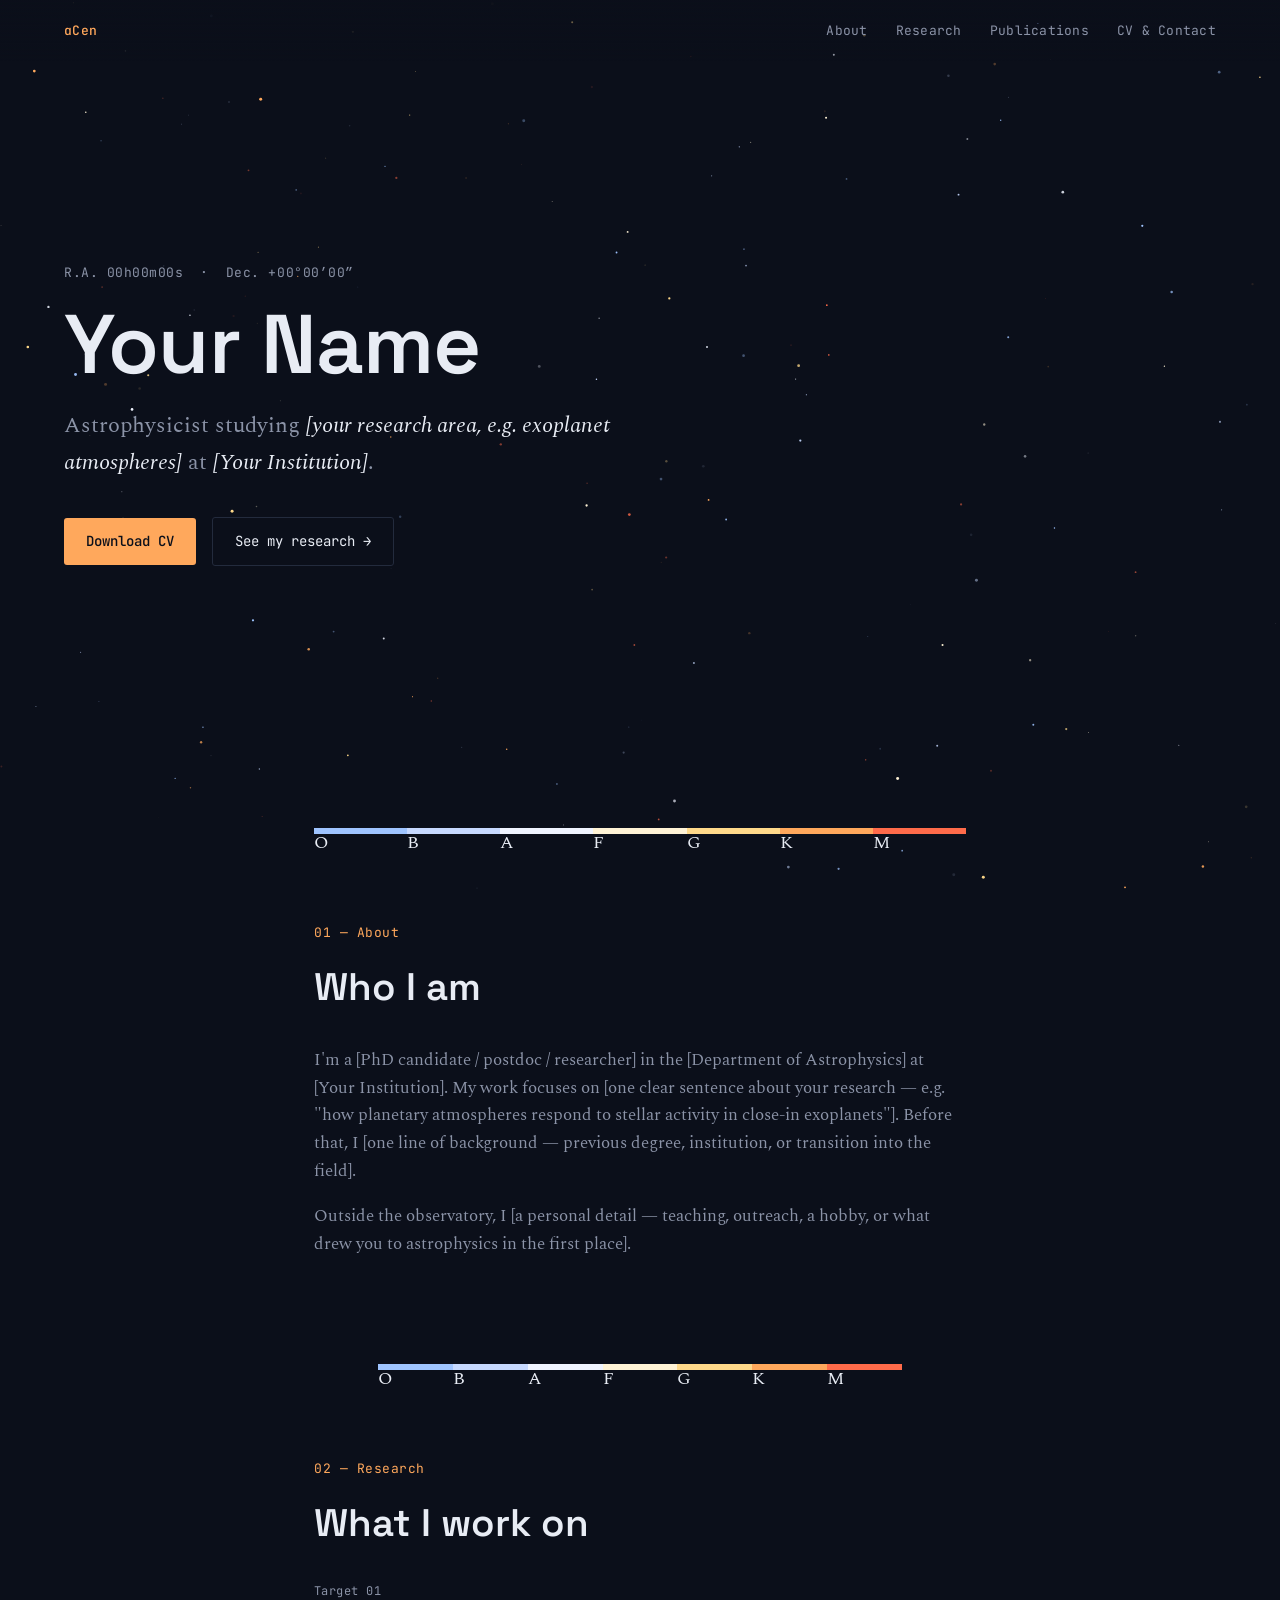
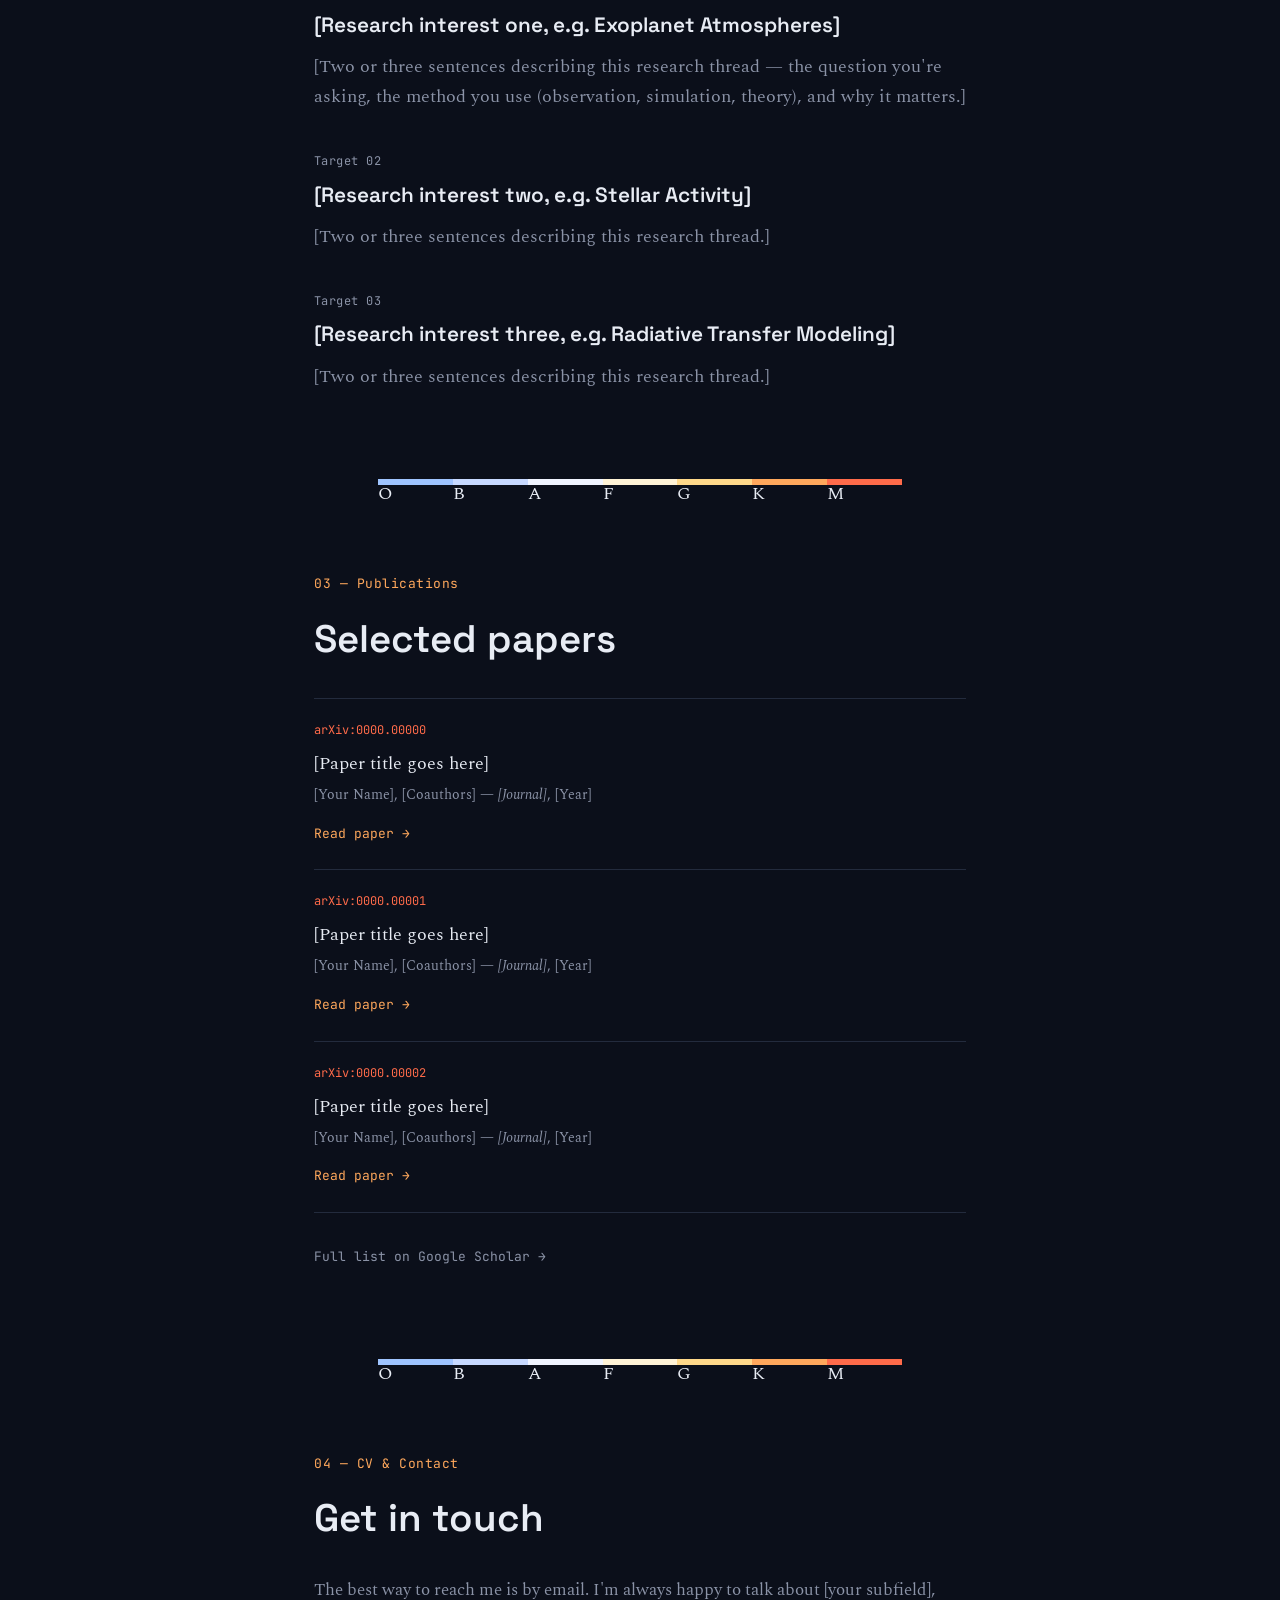
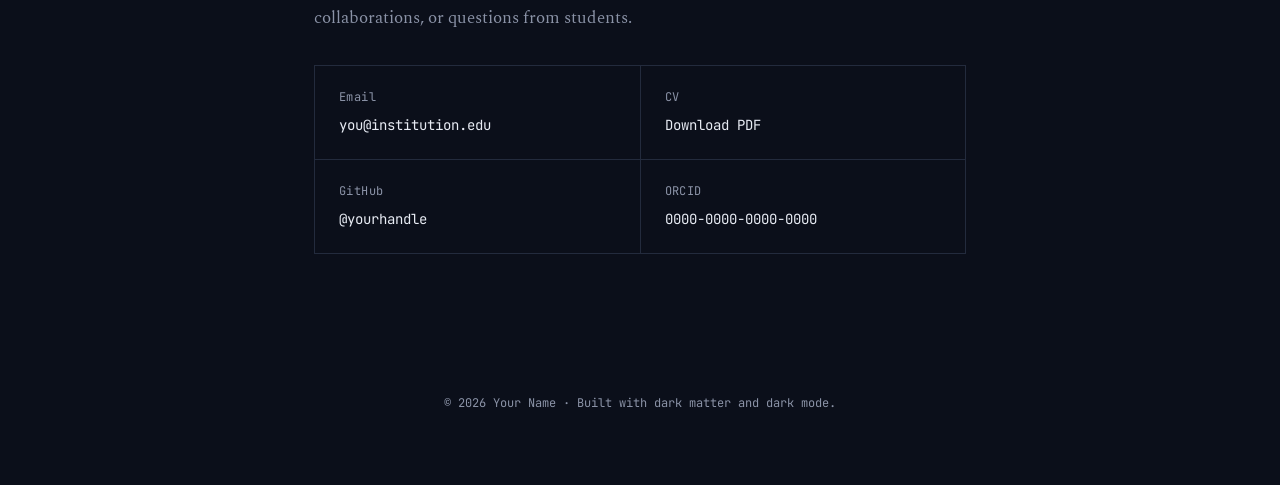
==== index.html @ 1cb332d7 "initial site" ====
<!DOCTYPE html>
<html lang="en">
<head>
<meta charset="UTF-8">
<meta name="viewport" content="width=device-width, initial-scale=1.0">
<title>Your Name — Astrophysics Researcher</title>
<meta name="description" content="Astrophysics researcher — research, publications, and CV.">
<link rel="preconnect" href="https://fonts.googleapis.com">
<link rel="preconnect" href="https://fonts.gstatic.com" crossorigin>
<link href="https://fonts.googleapis.com/css2?family=Space+Grotesk:wght@400;500;600;700&family=Spectral:ital,wght@0,400;0,500;1,400&family=JetBrains+Mono:wght@400;500&display=swap" rel="stylesheet">
<link rel="stylesheet" href="style.css">
</head>
<body>

<canvas id="starfield"></canvas>

<nav id="nav">
  <span class="nav-mark">αCen</span>
  <div class="nav-links">
    <a href="#about">About</a>
    <a href="#research">Research</a>
    <a href="#publications">Publications</a>
    <a href="#contact">CV &amp; Contact</a>
  </div>
</nav>

<!-- Spectral classification bar: reused as a divider throughout the site.
     Real stellar classes O–M, coloured by approximate blackbody temperature. -->
<template id="spectral-bar-template">
  <div class="spectral-bar" aria-hidden="true">
    <span class="sb-seg sb-O" data-k="30000 K">O</span>
    <span class="sb-seg sb-B" data-k="15000 K">B</span>
    <span class="sb-seg sb-A" data-k="9000 K">A</span>
    <span class="sb-seg sb-F" data-k="7000 K">F</span>
    <span class="sb-seg sb-G" data-k="5700 K">G</span>
    <span class="sb-seg sb-K" data-k="4200 K">K</span>
    <span class="sb-seg sb-M" data-k="3000 K">M</span>
  </div>
</template>

<header class="hero" id="hero">
  <p class="eyebrow">R.A. 00h00m00s &nbsp;·&nbsp; Dec. +00°00′00″</p>
  <h1>Your Name</h1>
  <p class="tagline">Astrophysicist studying <span class="hl">[your research area, e.g. exoplanet atmospheres]</span> at <span class="hl">[Your Institution]</span>.</p>
  <div class="hero-links">
    <a class="btn btn-primary" href="assets/cv.pdf" target="_blank" rel="noopener">Download CV</a>
    <a class="btn btn-ghost" href="#research">See my research →</a>
  </div>
</header>

<div class="bar-slot"></div>

<main>

  <section id="about">
    <p class="section-eyebrow">01 — About</p>
    <h2>Who I am</h2>
    <p class="lede">
      I'm a [PhD candidate / postdoc / researcher] in the [Department of Astrophysics] at
      [Your Institution]. My work focuses on [one clear sentence about your research —
      e.g. "how planetary atmospheres respond to stellar activity in close-in exoplanets"].
      Before that, I [one line of background — previous degree, institution, or transition into the field].
    </p>
    <p class="lede">
      Outside the observatory, I [a personal detail — teaching, outreach, a hobby, or what
      drew you to astrophysics in the first place].
    </p>
  </section>

  <div class="bar-slot"></div>

  <section id="research">
    <p class="section-eyebrow">02 — Research</p>
    <h2>What I work on</h2>
    <div class="targets">
      <article class="target">
        <p class="target-coord">Target 01</p>
        <h3>[Research interest one, e.g. Exoplanet Atmospheres]</h3>
        <p>[Two or three sentences describing this research thread — the question you're
        asking, the method you use (observation, simulation, theory), and why it matters.]</p>
      </article>
      <article class="target">
        <p class="target-coord">Target 02</p>
        <h3>[Research interest two, e.g. Stellar Activity]</h3>
        <p>[Two or three sentences describing this research thread.]</p>
      </article>
      <article class="target">
        <p class="target-coord">Target 03</p>
        <h3>[Research interest three, e.g. Radiative Transfer Modeling]</h3>
        <p>[Two or three sentences describing this research thread.]</p>
      </article>
    </div>
  </section>

  <div class="bar-slot"></div>

  <section id="publications">
    <p class="section-eyebrow">03 — Publications</p>
    <h2>Selected papers</h2>
    <ul class="pub-list">
      <li class="pub">
        <p class="pub-id">arXiv:0000.00000</p>
        <p class="pub-title">[Paper title goes here]</p>
        <p class="pub-meta">[Your Name], [Coauthors] — <em>[Journal]</em>, [Year]</p>
        <a class="pub-link" href="#" target="_blank" rel="noopener">Read paper →</a>
      </li>
      <li class="pub">
        <p class="pub-id">arXiv:0000.00001</p>
        <p class="pub-title">[Paper title goes here]</p>
        <p class="pub-meta">[Your Name], [Coauthors] — <em>[Journal]</em>, [Year]</p>
        <a class="pub-link" href="#" target="_blank" rel="noopener">Read paper →</a>
      </li>
      <li class="pub">
        <p class="pub-id">arXiv:0000.00002</p>
        <p class="pub-title">[Paper title goes here]</p>
        <p class="pub-meta">[Your Name], [Coauthors] — <em>[Journal]</em>, [Year]</p>
        <a class="pub-link" href="#" target="_blank" rel="noopener">Read paper →</a>
      </li>
    </ul>
    <a class="all-pubs" href="https://scholar.google.com" target="_blank" rel="noopener">Full list on Google Scholar →</a>
  </section>

  <div class="bar-slot"></div>

  <section id="contact">
    <p class="section-eyebrow">04 — CV &amp; Contact</p>
    <h2>Get in touch</h2>
    <p class="lede">
      The best way to reach me is by email. I'm always happy to talk about
      [your subfield], collaborations, or questions from students.
    </p>
    <div class="contact-grid">
      <a class="contact-item" href="mailto:you@institution.edu">
        <span class="contact-label">Email</span>
        <span class="contact-value">you@institution.edu</span>
      </a>
      <a class="contact-item" href="assets/cv.pdf" target="_blank" rel="noopener">
        <span class="contact-label">CV</span>
        <span class="contact-value">Download PDF</span>
      </a>
      <a class="contact-item" href="https://github.com/yourhandle" target="_blank" rel="noopener">
        <span class="contact-label">GitHub</span>
        <span class="contact-value">@yourhandle</span>
      </a>
      <a class="contact-item" href="https://orcid.org/0000-0000-0000-0000" target="_blank" rel="noopener">
        <span class="contact-label">ORCID</span>
        <span class="contact-value">0000-0000-0000-0000</span>
      </a>
    </div>
  </section>

</main>

<footer>
  <p>© <span id="year"></span> Your Name · Built with dark matter and dark mode.</p>
</footer>

<script src="script.js"></script>
</body>
</html>
---- style.css ----
/* ============================================
   Design tokens
   ============================================ */
:root {
  --bg: #0B0F1A;
  --bg-raised: #131A29;
  --ink: #E8ECF4;
  --ink-dim: #8B93A7;
  --line: #232B3D;

  /* stellar-classification colours, approximate blackbody hues */
  --c-O: #9FC4FF;
  --c-B: #C7D9FF;
  --c-A: #F0F4FF;
  --c-F: #FFF3D6;
  --c-G: #FFD98A;
  --c-K: #FFA85C;
  --c-M: #FF6B4A;

  --accent: var(--c-K);
  --accent-warm: var(--c-M);

  --font-display: 'Space Grotesk', sans-serif;
  --font-body: 'Spectral', serif;
  --font-mono: 'JetBrains Mono', monospace;

  --max-w: 780px;
}

* { box-sizing: border-box; }

@media (prefers-reduced-motion: reduce) {
  * { animation: none !important; transition: none !important; }
}

html { scroll-behavior: smooth; }

body {
  margin: 0;
  background: var(--bg);
  color: var(--ink);
  font-family: var(--font-body);
  font-size: 18px;
  line-height: 1.65;
}

#starfield {
  position: fixed;
  inset: 0;
  z-index: 0;
  width: 100%;
  height: 100%;
  pointer-events: none;
}

/* ============================================
   Nav
   ============================================ */
nav#nav {
  position: fixed;
  top: 0;
  left: 0;
  right: 0;
  z-index: 10;
  display: flex;
  align-items: center;
  justify-content: space-between;
  padding: 20px clamp(20px, 6vw, 64px);
  font-family: var(--font-mono);
  font-size: 13px;
  letter-spacing: 0.02em;
  background: linear-gradient(to bottom, rgba(11,15,26,0.9), transparent);
  transition: background 0.3s ease;
}

nav#nav.solid {
  background: rgba(11, 15, 26, 0.92);
  backdrop-filter: blur(8px);
  border-bottom: 1px solid var(--line);
}

.nav-mark {
  color: var(--accent);
  font-weight: 500;
}

.nav-links { display: flex; gap: clamp(14px, 3vw, 28px); }

.nav-links a {
  color: var(--ink-dim);
  text-decoration: none;
  transition: color 0.2s ease;
}
.nav-links a:hover,
.nav-links a:focus-visible { color: var(--ink); }

/* ============================================
   Hero
   ============================================ */
.hero {
  position: relative;
  z-index: 1;
  min-height: 92vh;
  display: flex;
  flex-direction: column;
  justify-content: center;
  padding: 0 clamp(20px, 6vw, 64px);
  max-width: 980px;
}

.eyebrow {
  font-family: var(--font-mono);
  font-size: 13px;
  color: var(--ink-dim);
  letter-spacing: 0.04em;
  margin: 0 0 18px;
}

.hero h1 {
  font-family: var(--font-display);
  font-size: clamp(2.8rem, 8vw, 5.2rem);
  font-weight: 600;
  line-height: 1.02;
  margin: 0 0 20px;
  letter-spacing: -0.01em;
}

.tagline {
  font-size: clamp(1.1rem, 2.2vw, 1.4rem);
  color: var(--ink-dim);
  max-width: 640px;
  margin: 0 0 36px;
}

.tagline .hl { color: var(--ink); font-style: italic; }

.hero-links { display: flex; flex-wrap: wrap; gap: 16px; align-items: center; }

.btn {
  font-family: var(--font-mono);
  font-size: 14px;
  text-decoration: none;
  padding: 12px 22px;
  border-radius: 3px;
  transition: transform 0.2s ease, opacity 0.2s ease;
}
.btn:hover { transform: translateY(-1px); }

.btn-primary {
  background: var(--accent);
  color: #0B0F1A;
  font-weight: 500;
}
.btn-primary:hover { opacity: 0.9; }

.btn-ghost {
  color: var(--ink);
  border: 1px solid var(--line);
}
.btn-ghost:hover { border-color: var(--ink-dim); }

/* ============================================
   Spectral bar divider — the site's signature element
   ============================================ */
.spectral-bar {
  display: flex;
  width: 100%;
  height: 6px;
}
.sb-seg { flex: 1; position: relative; }
.sb-O { background: var(--c-O); }
.sb-B { background: var(--c-B); }
.sb-A { background: var(--c-A); }
.sb-F { background: var(--c-F); }
.sb-G { background: var(--c-G); }
.sb-K { background: var(--c-K); }
.sb-M { background: var(--c-M); }

.bar-slot {
  position: relative;
  z-index: 1;
  max-width: var(--max-w);
  margin: 0 auto;
  padding: 0 clamp(20px, 6vw, 64px);
}

/* ============================================
   Main sections
   ============================================ */
main {
  position: relative;
  z-index: 1;
  max-width: var(--max-w);
  margin: 0 auto;
  padding: 0 clamp(20px, 6vw, 64px);
}

section { padding: 88px 0; }

.section-eyebrow {
  font-family: var(--font-mono);
  font-size: 13px;
  color: var(--accent);
  letter-spacing: 0.04em;
  margin: 0 0 12px;
}

section h2 {
  font-family: var(--font-display);
  font-size: clamp(1.8rem, 4vw, 2.4rem);
  font-weight: 600;
  margin: 0 0 28px;
}

.lede {
  color: var(--ink-dim);
  font-size: 1.05rem;
  max-width: 640px;
}
.lede + .lede { margin-top: 18px; }

/* Research targets */
.targets { display: flex; flex-direction: column; gap: 40px; }

.target-coord {
  font-family: var(--font-mono);
  font-size: 12px;
  color: var(--ink-dim);
  margin: 0 0 6px;
  letter-spacing: 0.04em;
}

.target h3 {
  font-family: var(--font-display);
  font-size: 1.3rem;
  font-weight: 600;
  margin: 0 0 10px;
  color: var(--ink);
}

.target p:last-child { color: var(--ink-dim); margin: 0; }

/* Publications */
.pub-list { list-style: none; margin: 0 0 28px; padding: 0; }

.pub {
  padding: 22px 0;
  border-top: 1px solid var(--line);
}
.pub:last-child { border-bottom: 1px solid var(--line); }

.pub-id {
  font-family: var(--font-mono);
  font-size: 12px;
  color: var(--accent-warm);
  margin: 0 0 8px;
}

.pub-title {
  font-size: 1.1rem;
  margin: 0 0 6px;
  color: var(--ink);
}

.pub-meta {
  font-size: 0.9rem;
  color: var(--ink-dim);
  margin: 0 0 10px;
}

.pub-link {
  font-family: var(--font-mono);
  font-size: 13px;
  color: var(--accent);
  text-decoration: none;
}
.pub-link:hover { text-decoration: underline; }

.all-pubs {
  font-family: var(--font-mono);
  font-size: 13px;
  color: var(--ink-dim);
  text-decoration: none;
}
.all-pubs:hover { color: var(--ink); }

/* Contact */
.contact-grid {
  display: grid;
  grid-template-columns: 1fr 1fr;
  gap: 1px;
  background: var(--line);
  border: 1px solid var(--line);
  margin-top: 32px;
}

.contact-item {
  background: var(--bg);
  padding: 22px 24px;
  text-decoration: none;
  display: flex;
  flex-direction: column;
  gap: 6px;
  transition: background 0.2s ease;
}
.contact-item:hover,
.contact-item:focus-visible { background: var(--bg-raised); }

.contact-label {
  font-family: var(--font-mono);
  font-size: 12px;
  color: var(--ink-dim);
  letter-spacing: 0.04em;
}

.contact-value {
  font-family: var(--font-mono);
  font-size: 14px;
  color: var(--ink);
}

/* Footer */
footer {
  position: relative;
  z-index: 1;
  text-align: center;
  padding: 40px 20px 60px;
  font-family: var(--font-mono);
  font-size: 12px;
  color: var(--ink-dim);
}

/* ============================================
   Responsive
   ============================================ */
@media (max-width: 560px) {
  .contact-grid { grid-template-columns: 1fr; }
  section { padding: 64px 0; }
  nav#nav { font-size: 12px; }
}

/* Focus visibility */
a:focus-visible, button:focus-visible {
  outline: 2px solid var(--accent);
  outline-offset: 2px;
}
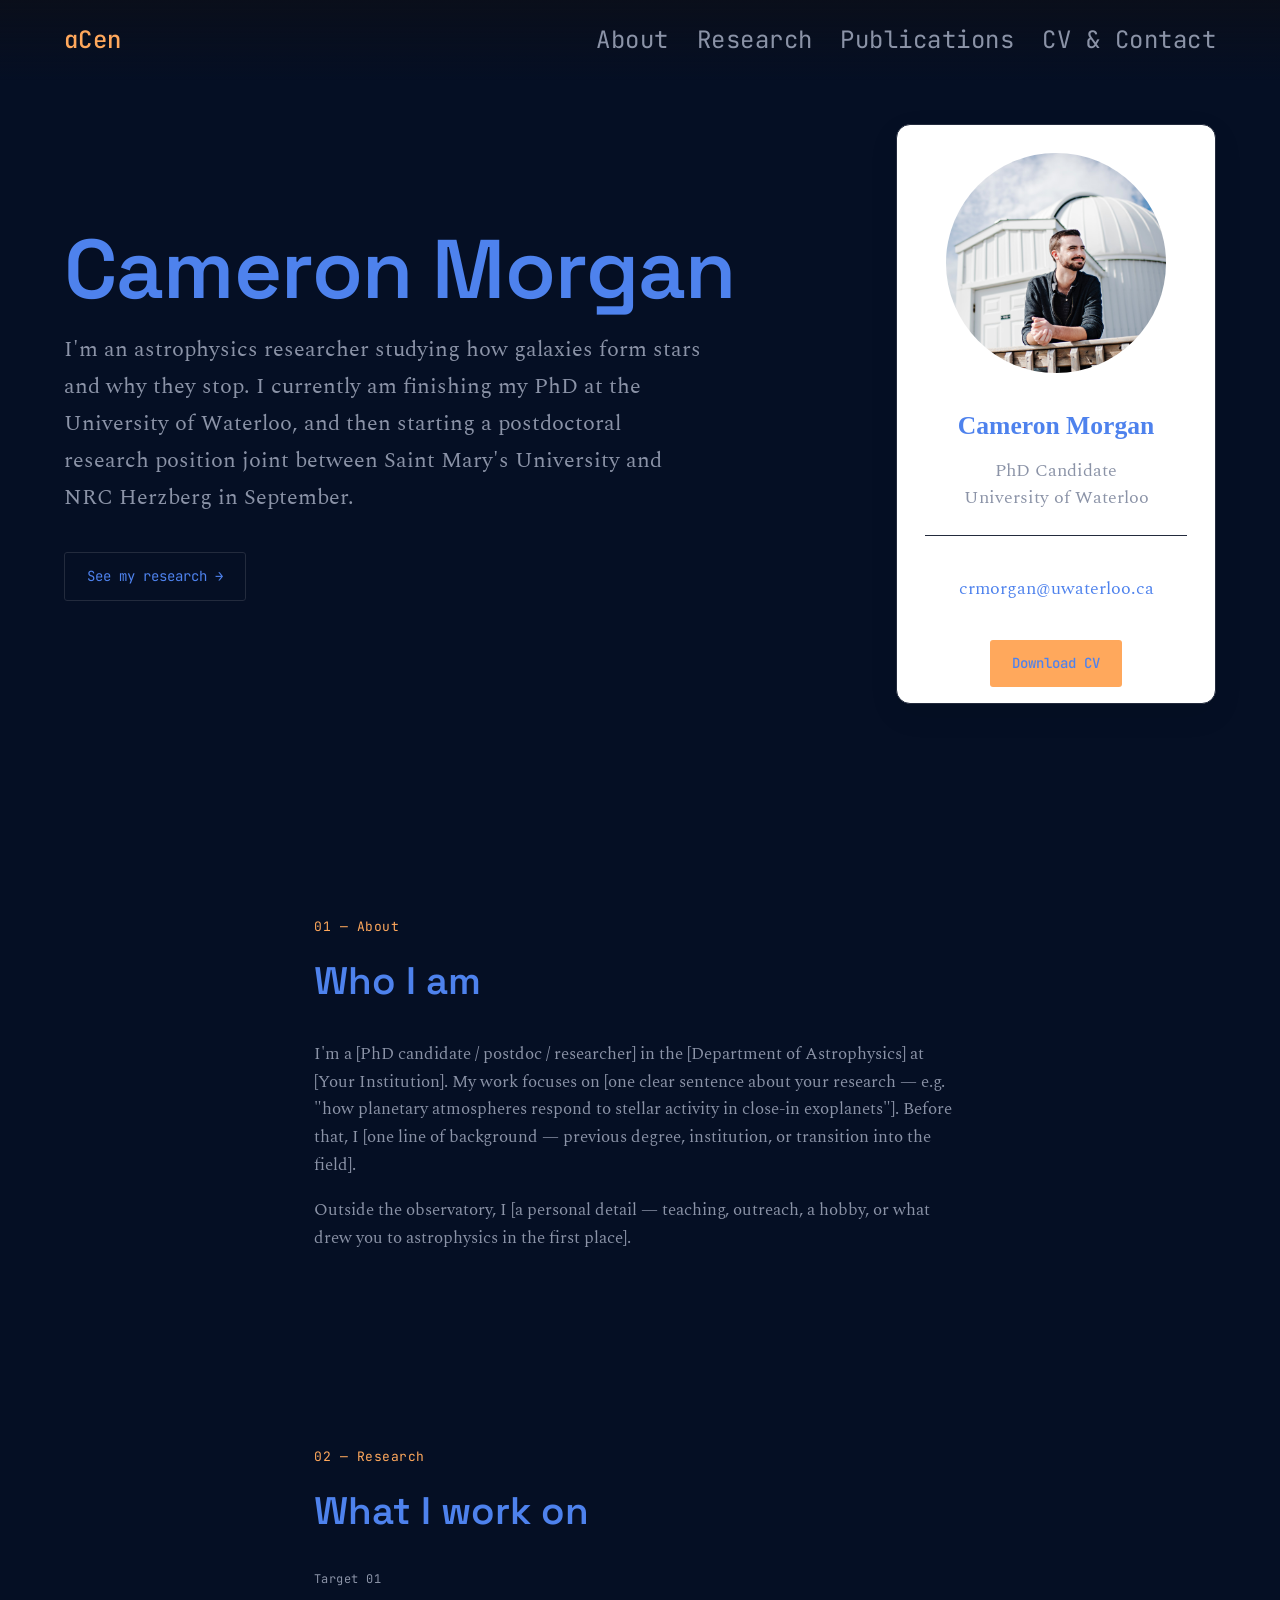
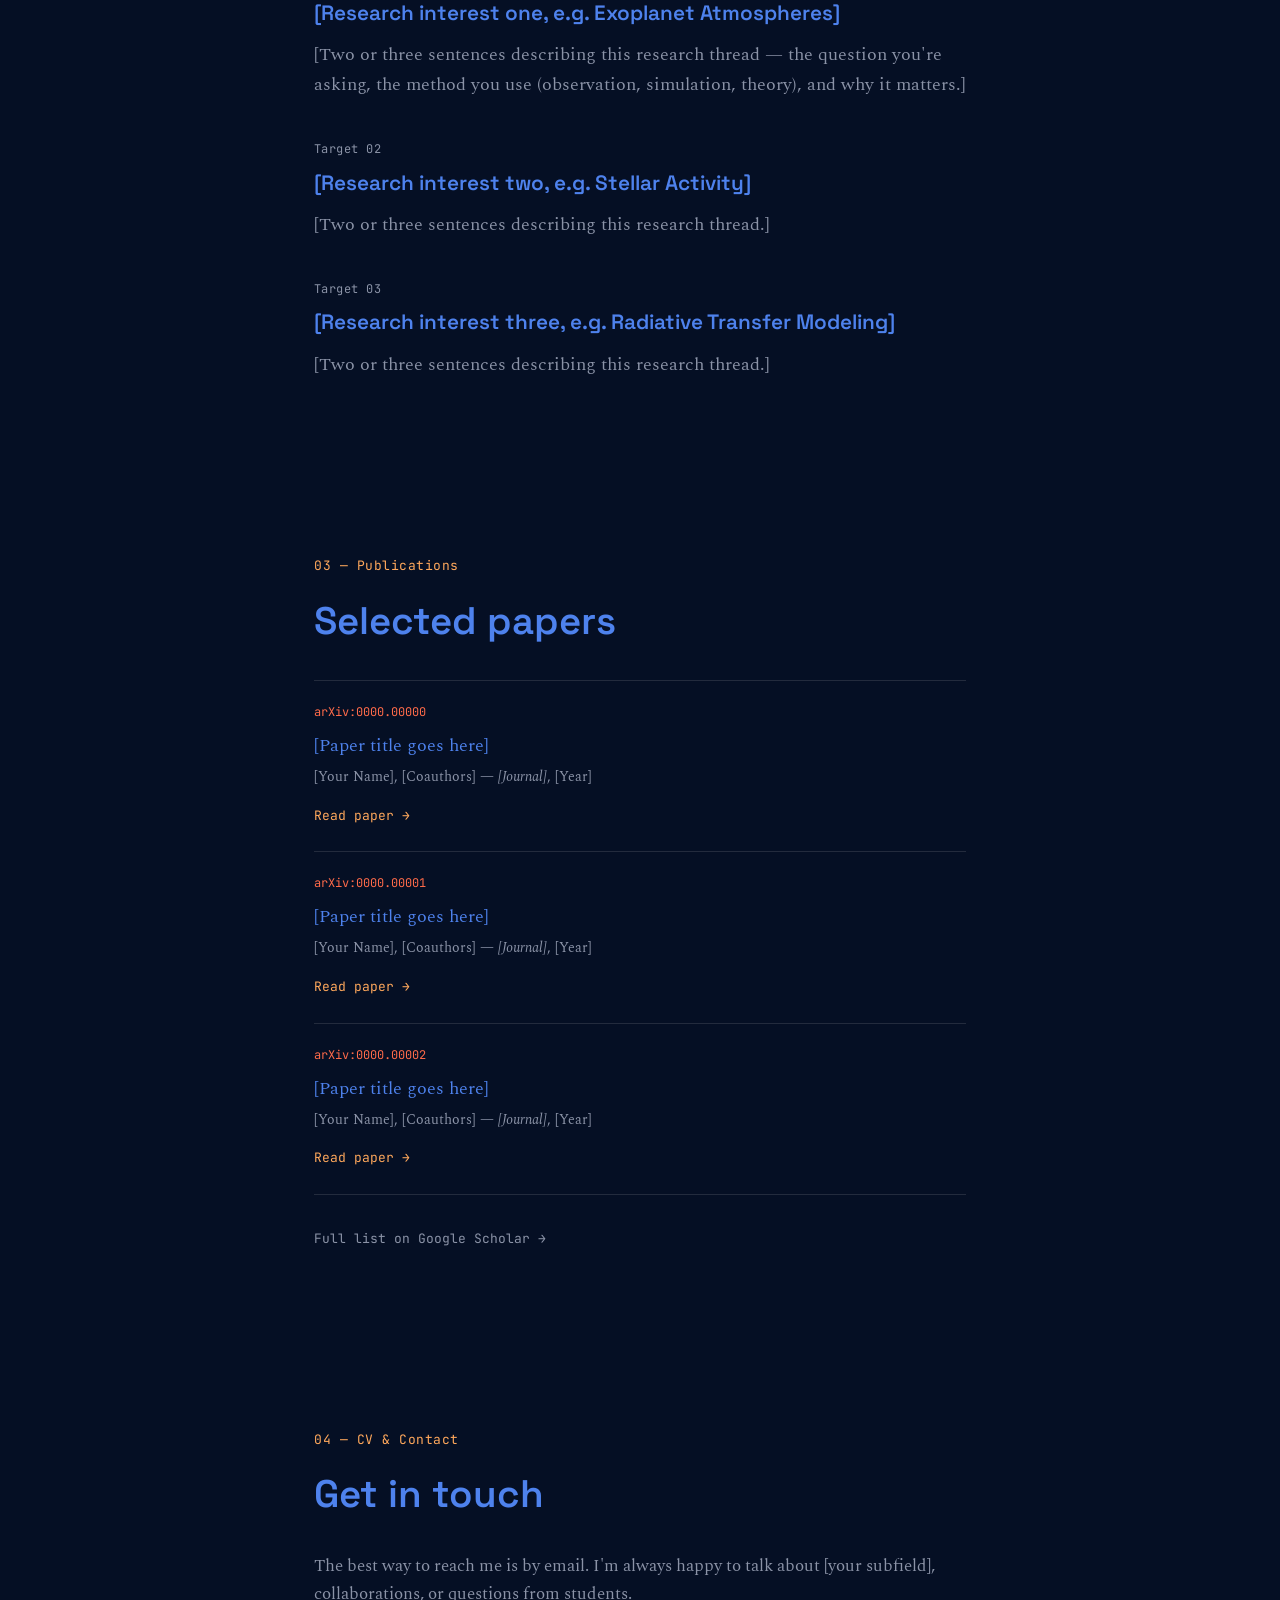
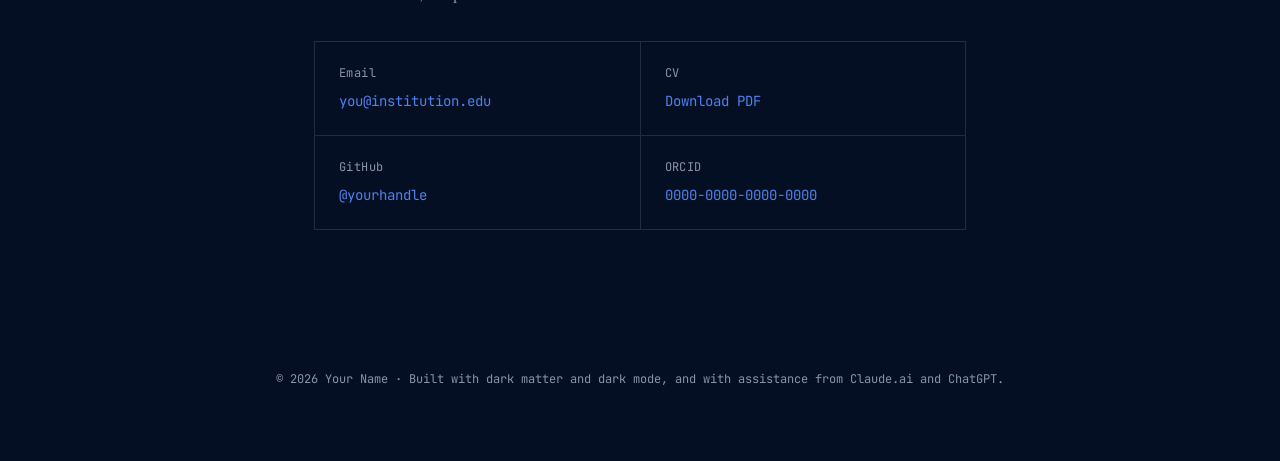
==== commit 5e8b5190: "changes to template" ====
--- a/index.html
+++ b/index.html
@@ -24,28 +24,51 @@
   </div>
 </nav>
 
-<!-- Spectral classification bar: reused as a divider throughout the site.
-     Real stellar classes O–M, coloured by approximate blackbody temperature. -->
-<template id="spectral-bar-template">
-  <div class="spectral-bar" aria-hidden="true">
-    <span class="sb-seg sb-O" data-k="30000 K">O</span>
-    <span class="sb-seg sb-B" data-k="15000 K">B</span>
-    <span class="sb-seg sb-A" data-k="9000 K">A</span>
-    <span class="sb-seg sb-F" data-k="7000 K">F</span>
-    <span class="sb-seg sb-G" data-k="5700 K">G</span>
-    <span class="sb-seg sb-K" data-k="4200 K">K</span>
-    <span class="sb-seg sb-M" data-k="3000 K">M</span>
+<header class="hero" id="hero">
+
+  <div class="hero-content">
+    <h1>Cameron Morgan</h1>
+
+    <p class="tagline">
+      I'm an astrophysics researcher studying how galaxies form stars and why they stop.
+      I currently am finishing my PhD at the University of Waterloo, and then starting
+      a postdoctoral research position joint between Saint Mary's University and
+      NRC Herzberg in September.
+    </p>
+
+    <div class="hero-links">
+        <a class="btn btn-ghost" href="#research">
+        See my research →
+      </a>
+    </div>
   </div>
-</template>
 
-<header class="hero" id="hero">
-  <p class="eyebrow">R.A. 00h00m00s &nbsp;·&nbsp; Dec. +00°00′00″</p>
-  <h1>Your Name</h1>
-  <p class="tagline">Astrophysicist studying <span class="hl">[your research area, e.g. exoplanet atmospheres]</span> at <span class="hl">[Your Institution]</span>.</p>
-  <div class="hero-links">
-    <a class="btn btn-primary" href="assets/cv.pdf" target="_blank" rel="noopener">Download CV</a>
-    <a class="btn btn-ghost" href="#research">See my research →</a>
+  <aside class="profile-card">
+    <img src="me.jpg" alt="Portrait of Cameron Morgan">
+
+    <h2>Cameron Morgan</h2>
+
+    <p class="profile-title">
+      PhD Candidate<br>
+      University of Waterloo
+    </p>
+
+    <div class="profile-contact">
+      <p>
+        <a href="mailto:crmorgan@uwaterloo.ca">
+          crmorgan@uwaterloo.ca
+        </a>
+      </p>
+
+      <a class="btn btn-primary"
+         href="assets/cv.pdf"
+         target="_blank"
+         rel="noopener">
+        Download CV
+      </a>
   </div>
+  </aside>
+
 </header>
 
 <div class="bar-slot"></div>
@@ -152,7 +175,7 @@
 </main>
 
 <footer>
-  <p>© <span id="year"></span> Your Name · Built with dark matter and dark mode.</p>
+  <p>© <span id="year"></span> Your Name · Built with dark matter and dark mode, and with assistance from Claude.ai and ChatGPT.</p>
 </footer>
 
 <script src="script.js"></script>
--- a/style.css
+++ b/style.css
@@ -2,9 +2,9 @@
    Design tokens
    ============================================ */
 :root {
-  --bg: #0B0F1A;
+  --bg: #050f24;
   --bg-raised: #131A29;
-  --ink: #E8ECF4;
+  --ink: #4e82ed;
   --ink-dim: #8B93A7;
   --line: #232B3D;
 
@@ -67,7 +67,7 @@
   justify-content: space-between;
   padding: 20px clamp(20px, 6vw, 64px);
   font-family: var(--font-mono);
-  font-size: 13px;
+  font-size: 24px;
   letter-spacing: 0.02em;
   background: linear-gradient(to bottom, rgba(11,15,26,0.9), transparent);
   transition: background 0.3s ease;
@@ -101,12 +101,79 @@
   position: relative;
   z-index: 1;
   min-height: 92vh;
+
+  display: flex;
+  align-items: center;
+  justify-content: space-between;
+  gap: 80px;
+
+  padding: 0 clamp(20px, 6vw, 64px);
+
+  max-width: 1300px;
+  margin: 0 auto;
+}
+
+.hero-content {
+  flex: 1;
+  max-width: 720px;
+}
+
+.profile-card {
+  width: 320px;
+  height: 580px;
+  background: white;
+  border: 1px solid var(--line);
+  border-radius: 14px;
+  padding: 28px;
+
+  text-align: center;
+
+  box-shadow: 0 10px 30px rgba(0,0,0,0.08);
+}
+
+.profile-card img {
+  width: 220px;
+  height: 220px;
+  object-fit: cover;
+
+  border-radius: 50%;
+  margin-bottom: 22px;
+}
+
+.profile-card h2 {
+  margin: 0;
+  font-size: 1.6rem;
+}
+
+.profile-title {
+  color: var(--ink-dim);
+  margin: 10px 0 24px;
+  line-height: 1.5;
+}
+
+.profile-contact {
+  margin-top: 24px;
+  padding-top: 20px;
+  border-top: 1px solid var(--line);
+
   display: flex;
   flex-direction: column;
-  justify-content: center;
-  padding: 0 clamp(20px, 6vw, 64px);
-  max-width: 980px;
-}
+  gap: 18px;
+}
+
+.profile-contact a {
+  color: var(--ink);
+  text-decoration: none;
+}
+
+.profile-contact a:hover {
+  text-decoration: underline;
+}
+
+.profile-contact .btn {
+  align-self: center;
+}
+
 
 .eyebrow {
   font-family: var(--font-mono);
@@ -159,30 +226,7 @@
 }
 .btn-ghost:hover { border-color: var(--ink-dim); }
 
-/* ============================================
-   Spectral bar divider — the site's signature element
-   ============================================ */
-.spectral-bar {
-  display: flex;
-  width: 100%;
-  height: 6px;
-}
-.sb-seg { flex: 1; position: relative; }
-.sb-O { background: var(--c-O); }
-.sb-B { background: var(--c-B); }
-.sb-A { background: var(--c-A); }
-.sb-F { background: var(--c-F); }
-.sb-G { background: var(--c-G); }
-.sb-K { background: var(--c-K); }
-.sb-M { background: var(--c-M); }
-
-.bar-slot {
-  position: relative;
-  z-index: 1;
-  max-width: var(--max-w);
-  margin: 0 auto;
-  padding: 0 clamp(20px, 6vw, 64px);
-}
+
 
 /* ============================================
    Main sections
@@ -344,3 +388,27 @@
   outline: 2px solid var(--accent);
   outline-offset: 2px;
 }
+
+@media (max-width: 900px) {
+  .hero {
+    flex-direction: column;
+    text-align: center;
+    gap: 50px;
+    margin: 0 auto;
+    padding-top: 80px;
+    padding-bottom: 80px;
+  }
+
+  .hero-content {
+    max-width: 100%;
+  }
+
+  .profile-card {
+    width: min(360px, 100%);
+  }
+
+  .profile-info {
+    text-align: center;
+  }
+}
+
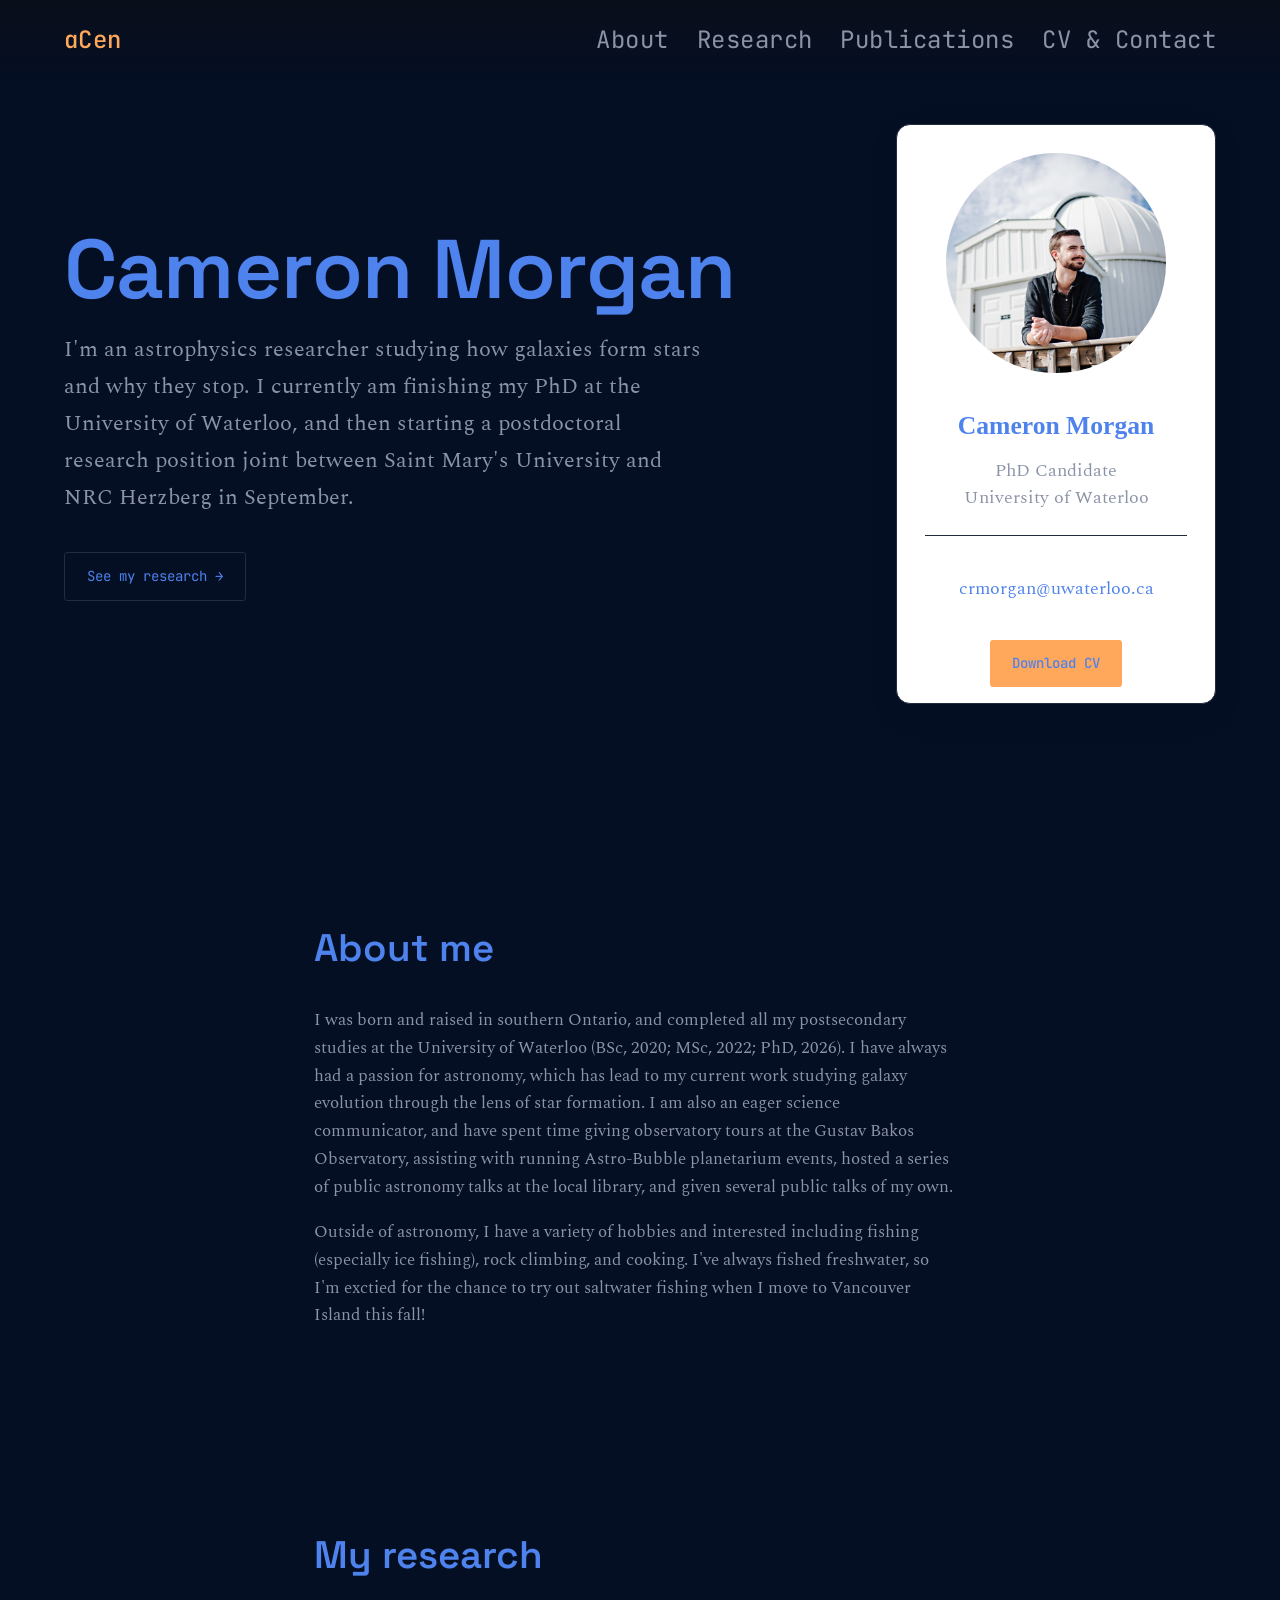
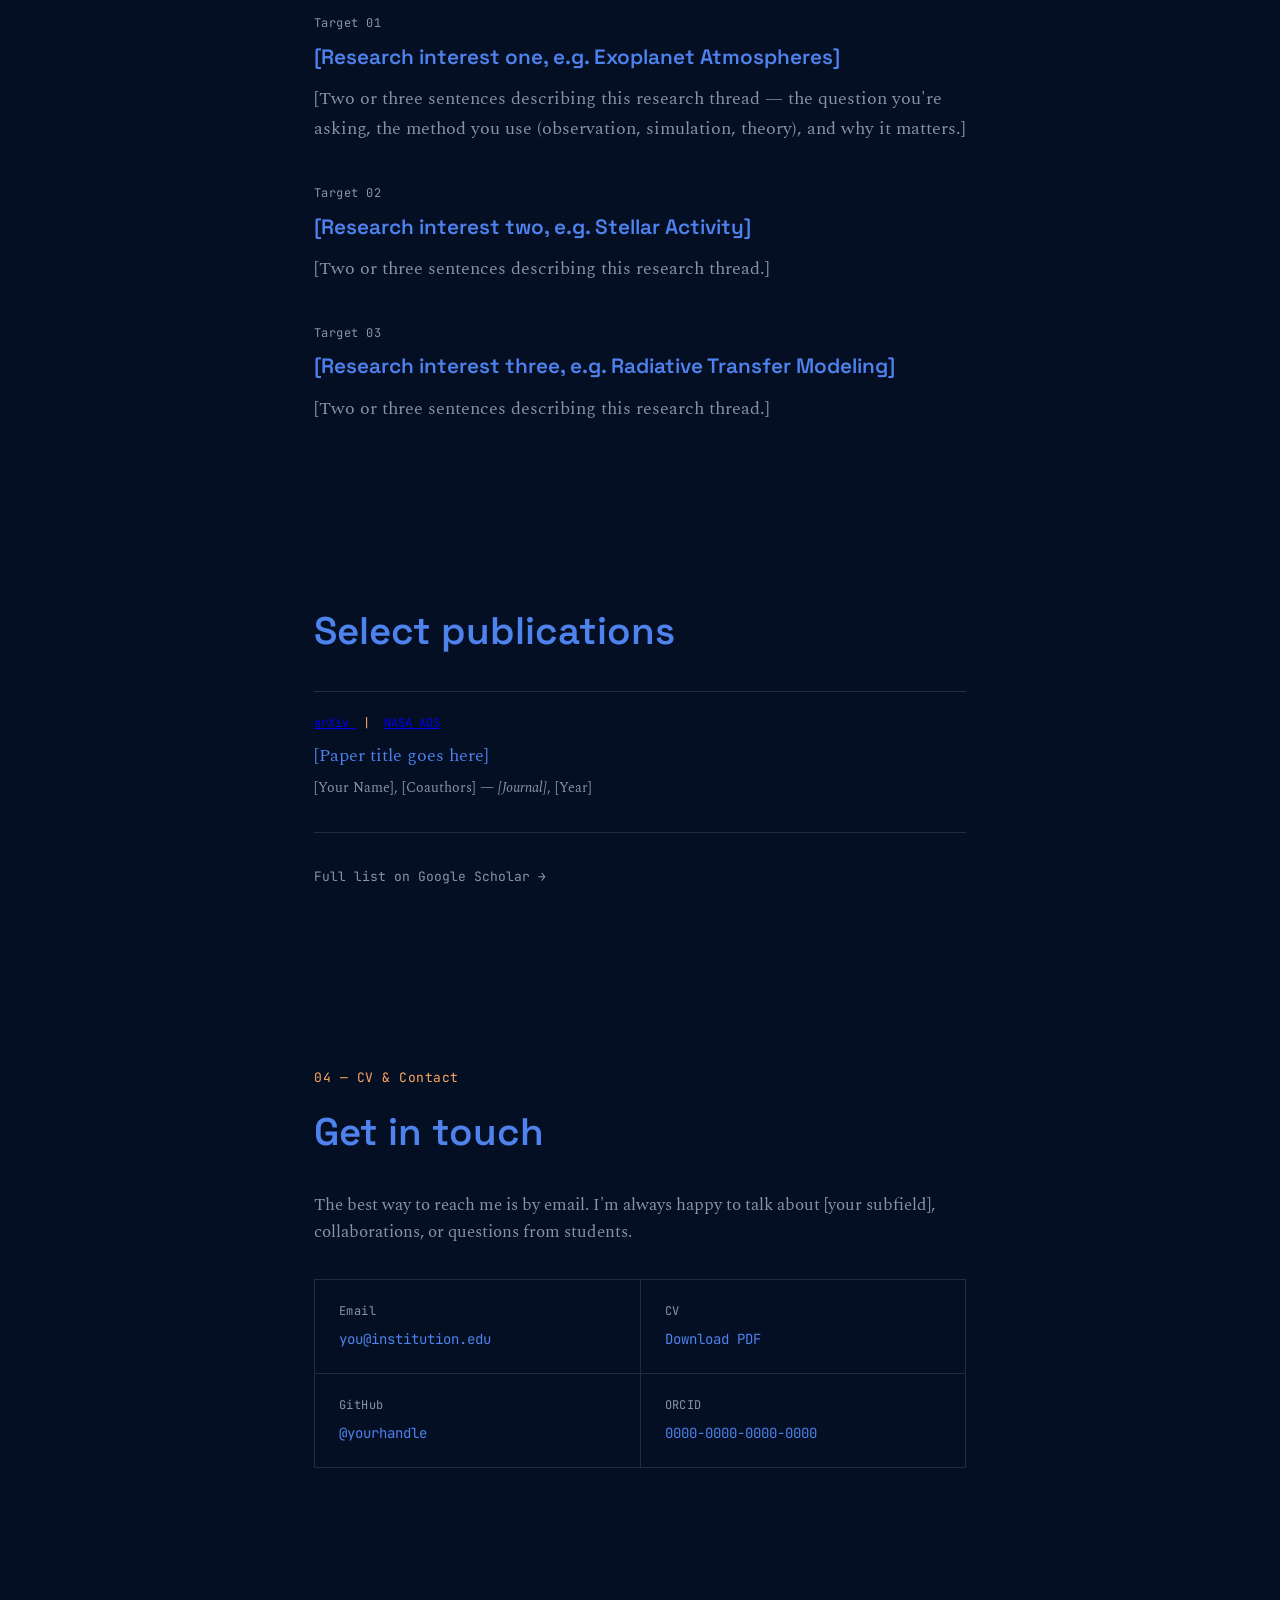
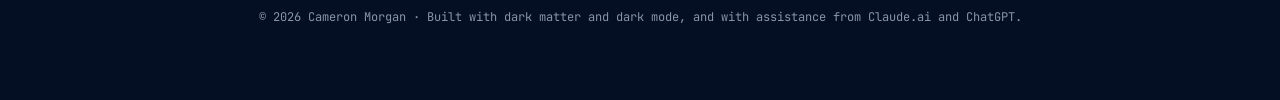
==== commit 7726536a: "more changes" ====
--- a/index.html
+++ b/index.html
@@ -3,7 +3,7 @@
 <head>
 <meta charset="UTF-8">
 <meta name="viewport" content="width=device-width, initial-scale=1.0">
-<title>Your Name — Astrophysics Researcher</title>
+<title>Cameron Morgan — Astrophysics Researcher</title>
 <meta name="description" content="Astrophysics researcher — research, publications, and CV.">
 <link rel="preconnect" href="https://fonts.googleapis.com">
 <link rel="preconnect" href="https://fonts.gstatic.com" crossorigin>
@@ -76,25 +76,22 @@
 <main>
 
   <section id="about">
-    <p class="section-eyebrow">01 — About</p>
-    <h2>Who I am</h2>
+    <h2>About me</h2>
     <p class="lede">
-      I'm a [PhD candidate / postdoc / researcher] in the [Department of Astrophysics] at
-      [Your Institution]. My work focuses on [one clear sentence about your research —
-      e.g. "how planetary atmospheres respond to stellar activity in close-in exoplanets"].
-      Before that, I [one line of background — previous degree, institution, or transition into the field].
+      I was born and raised in southern Ontario, and completed all my postsecondary studies at the University of Waterloo (BSc, 2020; MSc, 2022; PhD, 2026).
+      I have always had a passion for astronomy, which has lead to my current work studying galaxy evolution through the lens of star formation. 
+      I am also an eager science communicator, and have spent time giving observatory tours at the Gustav Bakos Observatory, assisting with running Astro-Bubble planetarium events, 
+      hosted a series of public astronomy talks at the local library, and given several public talks of my own.
     </p>
     <p class="lede">
-      Outside the observatory, I [a personal detail — teaching, outreach, a hobby, or what
-      drew you to astrophysics in the first place].
+      Outside of astronomy, I have a variety of hobbies and interested including fishing (especially ice fishing), rock climbing, and cooking. I've always fished freshwater, so I'm exctied for the chance to try out saltwater fishing when I move to Vancouver Island this fall!
     </p>
   </section>
 
   <div class="bar-slot"></div>
 
   <section id="research">
-    <p class="section-eyebrow">02 — Research</p>
-    <h2>What I work on</h2>
+    <h2>My research</h2>
     <div class="targets">
       <article class="target">
         <p class="target-coord">Target 01</p>
@@ -118,26 +115,20 @@
   <div class="bar-slot"></div>
 
   <section id="publications">
-    <p class="section-eyebrow">03 — Publications</p>
-    <h2>Selected papers</h2>
+    <h2>Select publications</h2>
     <ul class="pub-list">
       <li class="pub">
-        <p class="pub-id">arXiv:0000.00000</p>
+        <p class="pub-id">
+          <a href="https://arxiv.org/abs/0000.00000" target="_blank" rel="noopener">
+            arXiv
+          </a>
+          &nbsp;|&nbsp;
+          <a href="https://ui.adsabs.harvard.edu/abs/..." target="_blank" rel="noopener">
+            NASA ADS
+          </a>
+        </p>
         <p class="pub-title">[Paper title goes here]</p>
         <p class="pub-meta">[Your Name], [Coauthors] — <em>[Journal]</em>, [Year]</p>
-        <a class="pub-link" href="#" target="_blank" rel="noopener">Read paper →</a>
-      </li>
-      <li class="pub">
-        <p class="pub-id">arXiv:0000.00001</p>
-        <p class="pub-title">[Paper title goes here]</p>
-        <p class="pub-meta">[Your Name], [Coauthors] — <em>[Journal]</em>, [Year]</p>
-        <a class="pub-link" href="#" target="_blank" rel="noopener">Read paper →</a>
-      </li>
-      <li class="pub">
-        <p class="pub-id">arXiv:0000.00002</p>
-        <p class="pub-title">[Paper title goes here]</p>
-        <p class="pub-meta">[Your Name], [Coauthors] — <em>[Journal]</em>, [Year]</p>
-        <a class="pub-link" href="#" target="_blank" rel="noopener">Read paper →</a>
       </li>
     </ul>
     <a class="all-pubs" href="https://scholar.google.com" target="_blank" rel="noopener">Full list on Google Scholar →</a>
@@ -175,7 +166,7 @@
 </main>
 
 <footer>
-  <p>© <span id="year"></span> Your Name · Built with dark matter and dark mode, and with assistance from Claude.ai and ChatGPT.</p>
+  <p>© <span id="year"></span> Cameron Morgan · Built with dark matter and dark mode, and with assistance from Claude.ai and ChatGPT.</p>
 </footer>
 
 <script src="script.js"></script>
--- a/style.css
+++ b/style.css
@@ -7,6 +7,7 @@
   --ink: #4e82ed;
   --ink-dim: #8B93A7;
   --line: #232B3D;
+  --accent: #ff7a18;
 
   /* stellar-classification colours, approximate blackbody hues */
   --c-O: #9FC4FF;
@@ -296,8 +297,13 @@
 .pub-id {
   font-family: var(--font-mono);
   font-size: 12px;
-  color: var(--accent-warm);
+  color: var(--accent);
   margin: 0 0 8px;
+  text-decoration: none;
+}
+
+.pub-id a:hover {
+  text-decoration: underline;
 }
 
 .pub-title {
@@ -312,13 +318,7 @@
   margin: 0 0 10px;
 }
 
-.pub-link {
-  font-family: var(--font-mono);
-  font-size: 13px;
-  color: var(--accent);
-  text-decoration: none;
-}
-.pub-link:hover { text-decoration: underline; }
+
 
 .all-pubs {
   font-family: var(--font-mono);
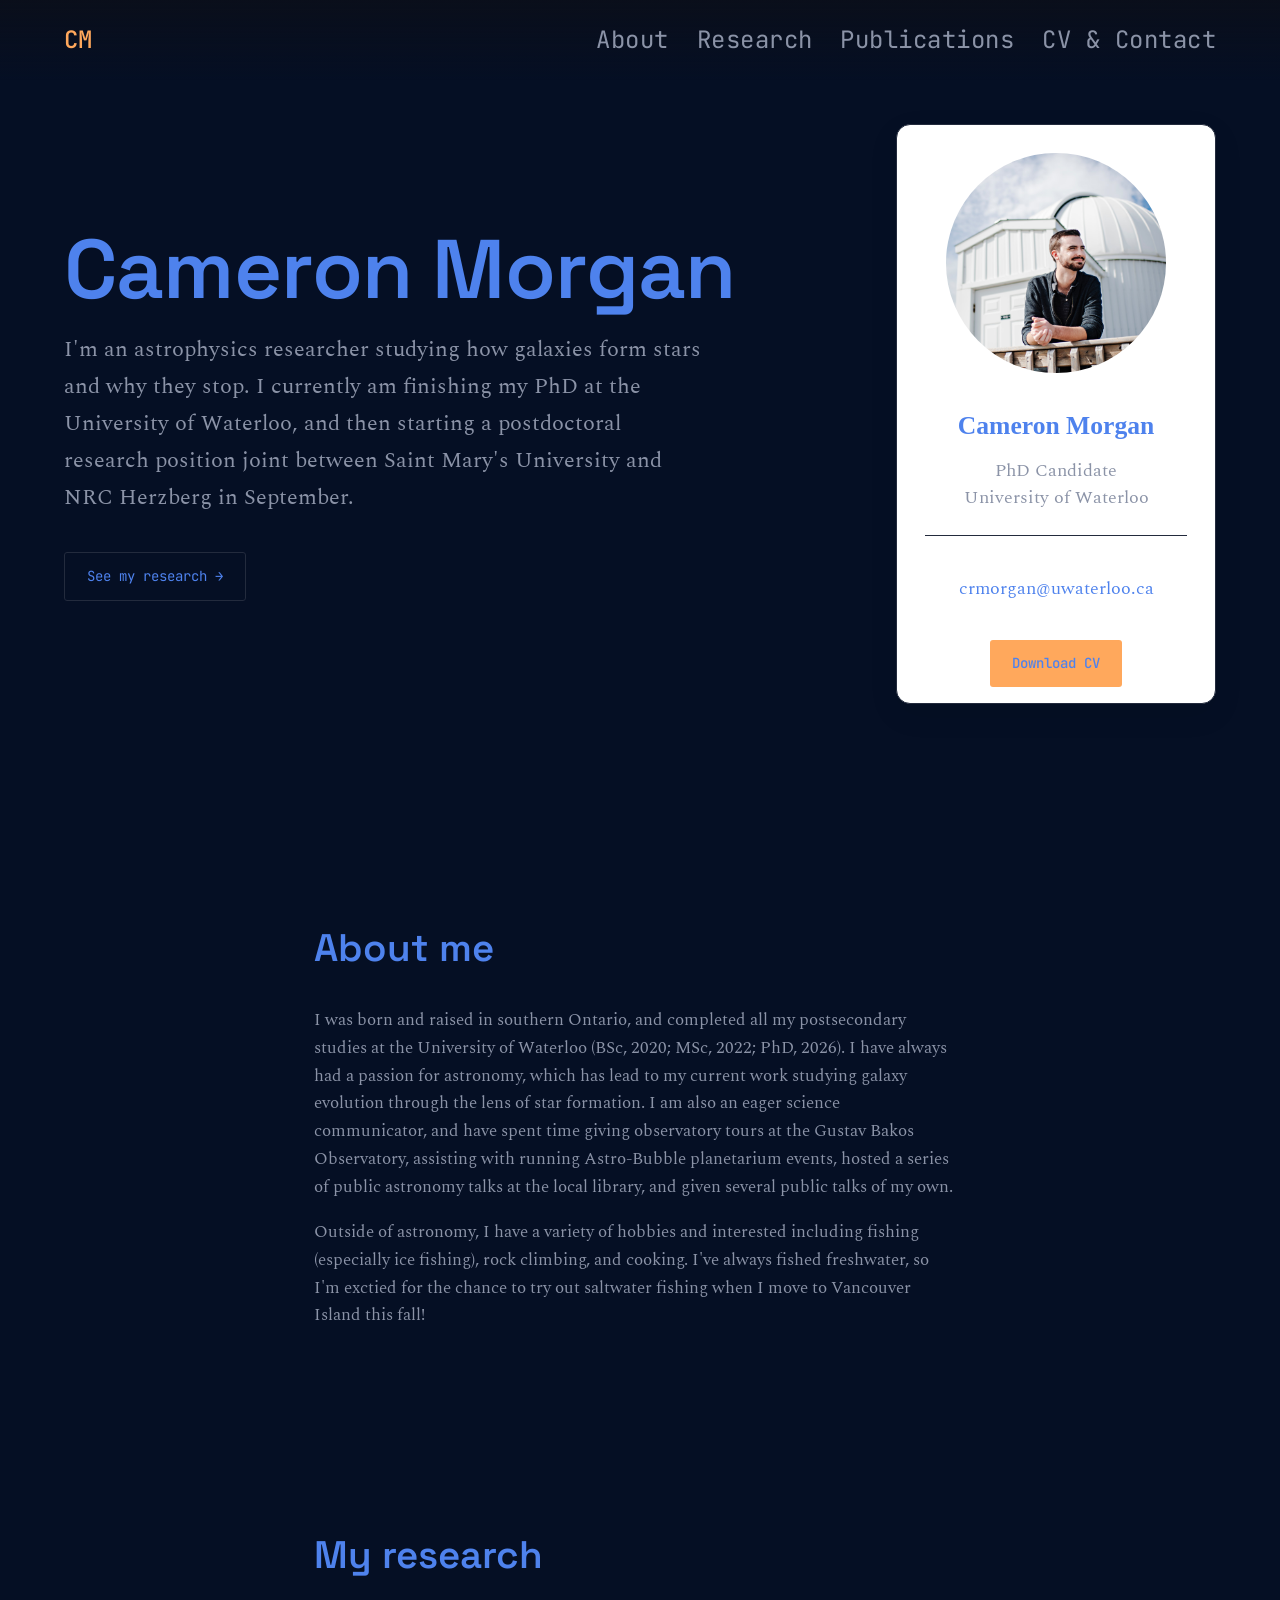
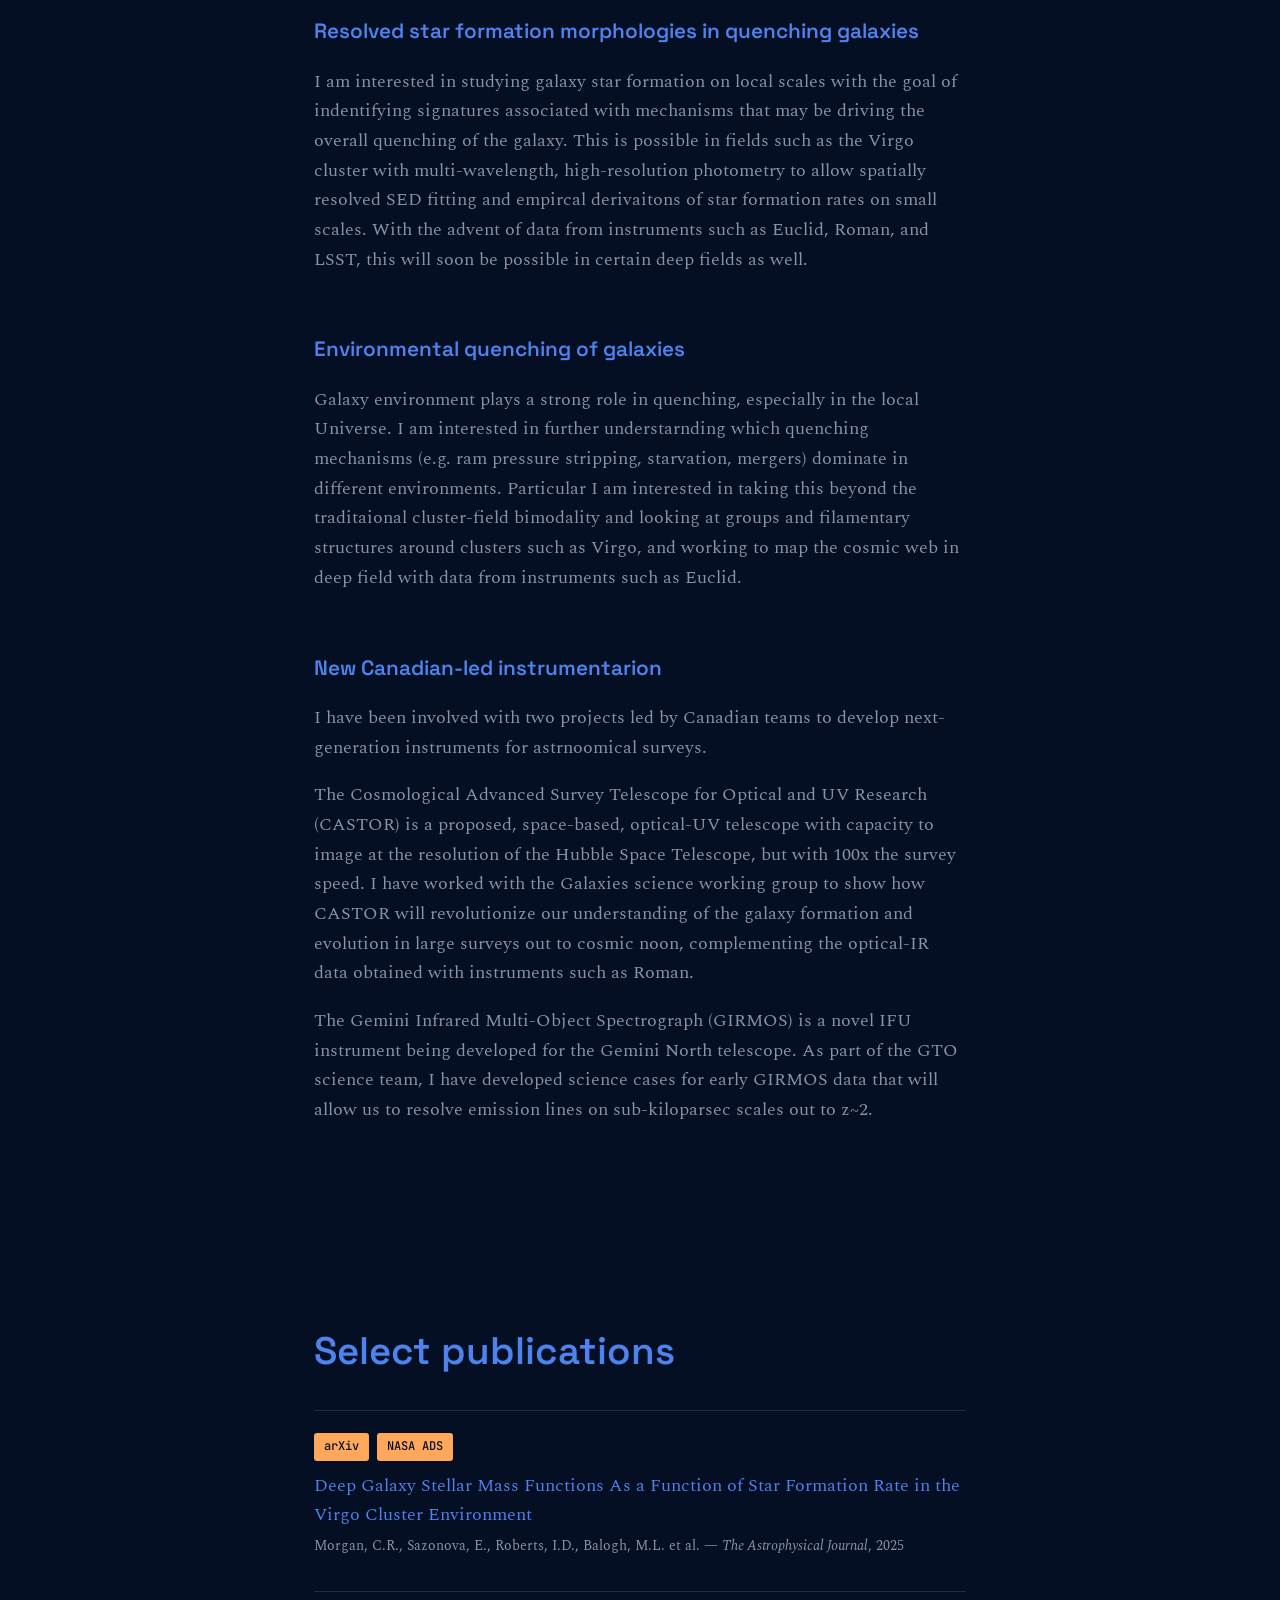
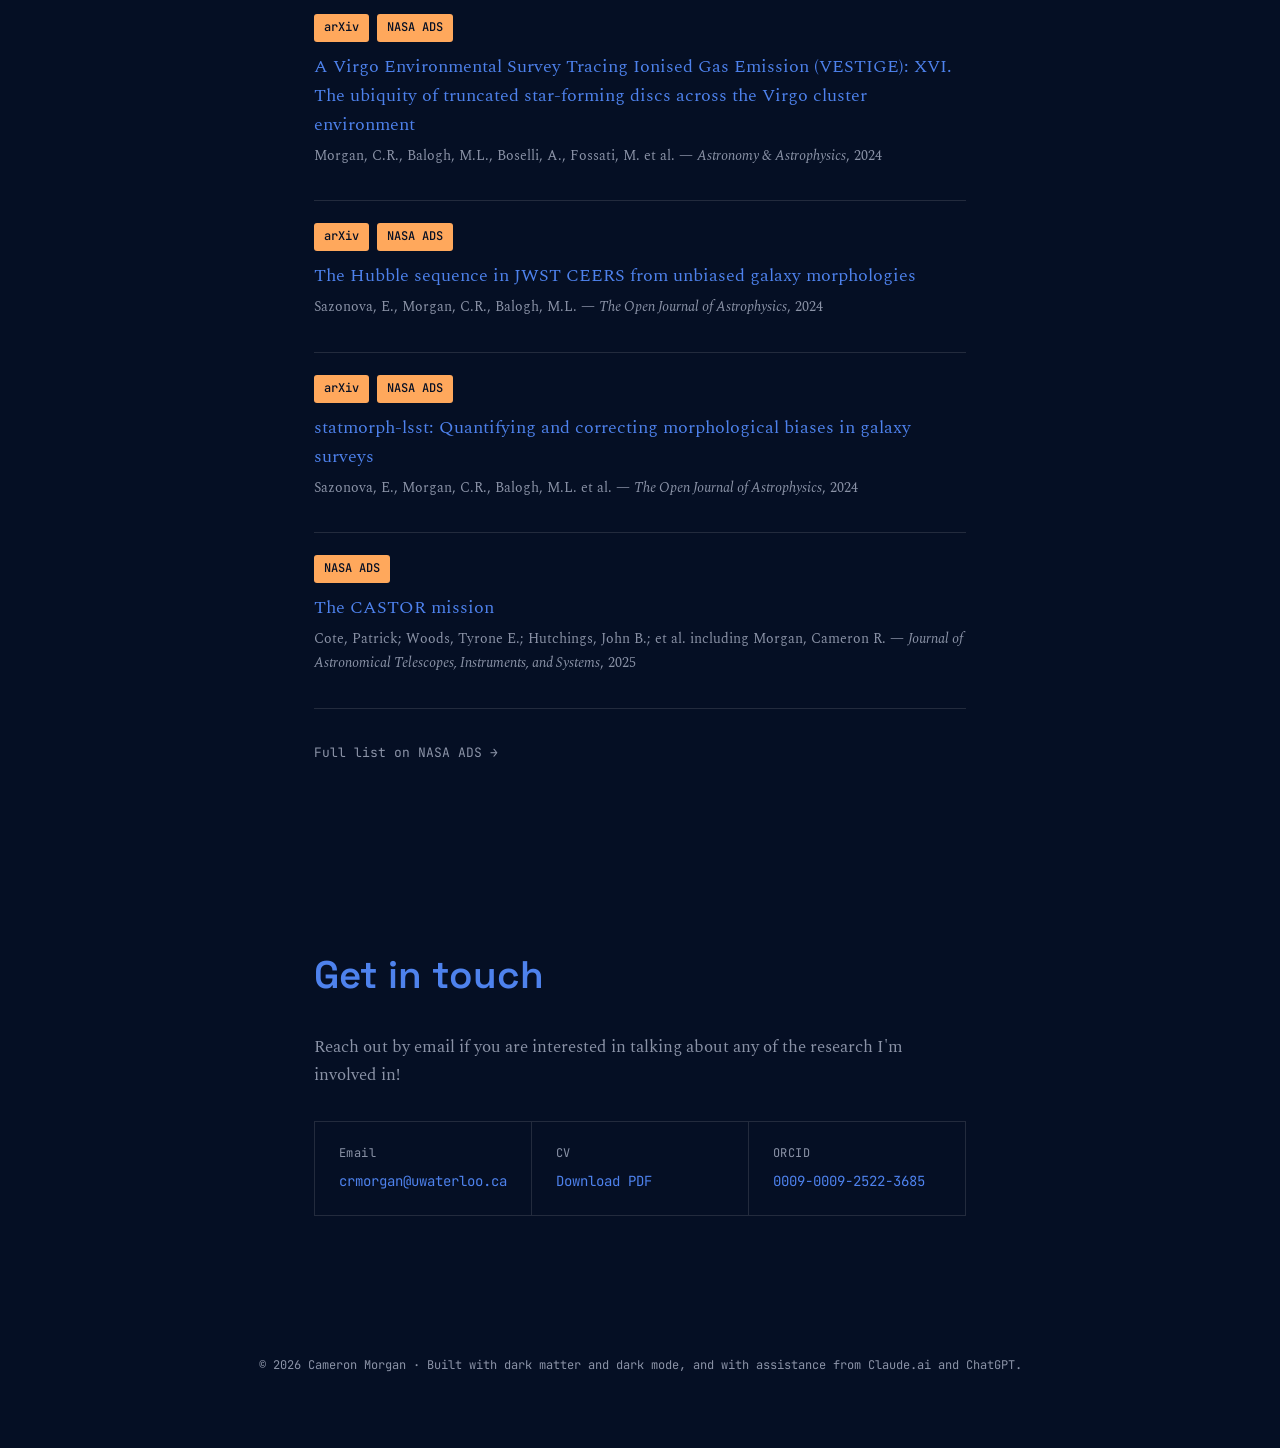
==== commit f87ac150: "changes" ====
--- a/index.html
+++ b/index.html
@@ -4,7 +4,7 @@
 <meta charset="UTF-8">
 <meta name="viewport" content="width=device-width, initial-scale=1.0">
 <title>Cameron Morgan — Astrophysics Researcher</title>
-<meta name="description" content="Astrophysics researcher — research, publications, and CV.">
+<meta name="description" content="PhD candidate in astrophysics at the University of Waterloo studying galaxy formation and star formation.">
 <link rel="preconnect" href="https://fonts.googleapis.com">
 <link rel="preconnect" href="https://fonts.gstatic.com" crossorigin>
 <link href="https://fonts.googleapis.com/css2?family=Space+Grotesk:wght@400;500;600;700&family=Spectral:ital,wght@0,400;0,500;1,400&family=JetBrains+Mono:wght@400;500&display=swap" rel="stylesheet">
@@ -15,7 +15,7 @@
 <canvas id="starfield"></canvas>
 
 <nav id="nav">
-  <span class="nav-mark">αCen</span>
+  <span class="nav-mark">CM</span>
   <div class="nav-links">
     <a href="#about">About</a>
     <a href="#research">Research</a>
@@ -61,7 +61,7 @@
       </p>
 
       <a class="btn btn-primary"
-         href="assets/cv.pdf"
+         href="CV_Morgan_Cameron.pdf"
          target="_blank"
          rel="noopener">
         Download CV
@@ -94,20 +94,31 @@
     <h2>My research</h2>
     <div class="targets">
       <article class="target">
-        <p class="target-coord">Target 01</p>
-        <h3>[Research interest one, e.g. Exoplanet Atmospheres]</h3>
-        <p>[Two or three sentences describing this research thread — the question you're
-        asking, the method you use (observation, simulation, theory), and why it matters.]</p>
+        <h3>Resolved star formation morphologies in quenching galaxies</h3>
+        <p>I am interested in studying galaxy star formation on local scales with the goal of indentifying signatures associated with mechanisms that may be driving the overall quenching of the galaxy.
+        This is possible in fields such as the Virgo cluster with multi-wavelength, high-resolution photometry to allow spatially resolved SED fitting and empircal derivaitons of star formation rates on small scales.
+        With the advent of data from instruments such as Euclid, Roman, and LSST, this will soon be possible in certain deep fields as well.</p>
       </article>
       <article class="target">
-        <p class="target-coord">Target 02</p>
-        <h3>[Research interest two, e.g. Stellar Activity]</h3>
-        <p>[Two or three sentences describing this research thread.]</p>
+        <h3>Environmental quenching of galaxies</h3>
+        <p>Galaxy environment plays a strong role in quenching, especially in the local Universe. I am interested in further understarnding which quenching mechanisms (e.g. ram pressure stripping, starvation, mergers) dominate
+        in different environments. Particular I am interested in taking this beyond the traditaional cluster-field bimodality and looking at groups and filamentary structures around clusters such as Virgo, and working to map the cosmic web in
+        deep field with data from instruments such as Euclid.</p>
       </article>
       <article class="target">
-        <p class="target-coord">Target 03</p>
-        <h3>[Research interest three, e.g. Radiative Transfer Modeling]</h3>
-        <p>[Two or three sentences describing this research thread.]</p>
+        <h3>New Canadian-led instrumentarion</h3>
+        <p>
+          I have been involved with two projects led by Canadian teams to develop next-generation instruments for astrnoomical surveys.
+        </p>
+        <p>
+          The Cosmological Advanced Survey Telescope for Optical and UV Research (CASTOR) is a proposed, space-based, optical-UV telescope with capacity to image at the resolution of the Hubble Space Telescope,
+        but with 100x the survey speed. I have worked with the Galaxies science working group to show how CASTOR will revolutionize our understanding of the galaxy formation and evolution in large surveys out to cosmic noon,
+        complementing the optical-IR data obtained with instruments such as Roman.
+        </p>
+        <p>
+          The Gemini Infrared Multi-Object Spectrograph (GIRMOS) is a novel IFU instrument being developed for the Gemini North telescope. As part of the GTO science team, I have developed science cases for early GIRMOS data that will allow us to resolve emission lines on sub-kiloparsec scales out to z~2. 
+        </p>
+      
       </article>
     </div>
   </section>
@@ -118,47 +129,67 @@
     <h2>Select publications</h2>
     <ul class="pub-list">
       <li class="pub">
-        <p class="pub-id">
-          <a href="https://arxiv.org/abs/0000.00000" target="_blank" rel="noopener">
-            arXiv
-          </a>
-          &nbsp;|&nbsp;
-          <a href="https://ui.adsabs.harvard.edu/abs/..." target="_blank" rel="noopener">
-            NASA ADS
-          </a>
-        </p>
-        <p class="pub-title">[Paper title goes here]</p>
-        <p class="pub-meta">[Your Name], [Coauthors] — <em>[Journal]</em>, [Year]</p>
+        <p class="pub-links">
+          <a href="https://arxiv.org/abs/2505.13605" target="_blank" rel="noopener">arXiv</a>
+          <a href="https://ui.adsabs.harvard.edu/abs/2025ApJ...987..166M/abstract" target="_blank" rel="noopener">NASA ADS</a>
+        </p>
+        <p class="pub-title">Deep Galaxy Stellar Mass Functions As a Function of Star Formation Rate in the Virgo Cluster Environment </p>
+        <p class="pub-meta">Morgan, C.R., Sazonova, E., Roberts, I.D., Balogh, M.L. et al. — <em>The Astrophysical Journal</em>, 2025</p>
+      </li>
+      <li class="pub">
+        <p class="pub-links">
+          <a href="https://arxiv.org/abs/2409.08339" target="_blank" rel="noopener">arXiv</a>
+          <a href="https://ui.adsabs.harvard.edu/abs/2024A%26A...691A..20M/abstract" target="_blank" rel="noopener">NASA ADS</a>
+        </p>
+        <p class="pub-title">A Virgo Environmental Survey Tracing Ionised Gas Emission (VESTIGE): XVI. The ubiquity of truncated star-forming discs across the Virgo cluster environment </p>
+        <p class="pub-meta">Morgan, C.R., Balogh, M.L., Boselli, A., Fossati, M. et al. — <em>Astronomy & Astrophysics</em>, 2024</p>
+      </li>
+      <li class="pub">
+        <p class="pub-links">
+          <a href="https://arxiv.org/abs/2604.08682" target="_blank" rel="noopener">arXiv</a>
+          <a href="https://ui.adsabs.harvard.edu/abs/2026arXiv260408682S/abstract" target="_blank" rel="noopener">NASA ADS</a>
+        </p>
+        <p class="pub-title">The Hubble sequence in JWST CEERS from unbiased galaxy morphologies </p>
+        <p class="pub-meta">Sazonova, E., Morgan, C.R., Balogh, M.L. — <em>The Open Journal of Astrophysics</em>, 2024</p>
+      </li>
+      <li class="pub">
+        <p class="pub-links">
+          <a href="https://arxiv.org/abs/2511.09644" target="_blank" rel="noopener">arXiv</a>
+          <a href="https://ui.adsabs.harvard.edu/abs/2026OJAp....960562S/abstract" target="_blank" rel="noopener">NASA ADS</a>
+        </p>
+        <p class="pub-title">statmorph-lsst: Quantifying and correcting morphological biases in galaxy surveys </p>
+        <p class="pub-meta">Sazonova, E., Morgan, C.R., Balogh, M.L. et al. — <em>The Open Journal of Astrophysics</em>, 2024</p>
+      </li>
+      <li class="pub">
+        <p class="pub-links">
+          <a href="https://ui.adsabs.harvard.edu/abs/2025JATIS..11d2202C/abstract" target="_blank" rel="noopener">NASA ADS</a>
+        </p>
+        <p class="pub-title">The CASTOR mission </p>
+        <p class="pub-meta">Cote, Patrick; Woods, Tyrone E.; Hutchings, John B.; et al. including Morgan, Cameron R. — <em>Journal of Astronomical Telescopes, Instruments, and Systems</em>, 2025</p>
       </li>
     </ul>
-    <a class="all-pubs" href="https://scholar.google.com" target="_blank" rel="noopener">Full list on Google Scholar →</a>
+    <a class="all-pubs" href="https://ui.adsabs.harvard.edu/public-libraries/msAbsGugSVGfqUNCK0DO4w" target="_blank" rel="noopener">Full list on NASA ADS →</a>
   </section>
 
   <div class="bar-slot"></div>
 
   <section id="contact">
-    <p class="section-eyebrow">04 — CV &amp; Contact</p>
     <h2>Get in touch</h2>
     <p class="lede">
-      The best way to reach me is by email. I'm always happy to talk about
-      [your subfield], collaborations, or questions from students.
+      Reach out by email if you are interested in talking about any of the research I'm involved in!
     </p>
     <div class="contact-grid">
-      <a class="contact-item" href="mailto:you@institution.edu">
+      <a class="contact-item" href="mailto:crmorgan@uwaterloo.ca">
         <span class="contact-label">Email</span>
-        <span class="contact-value">you@institution.edu</span>
-      </a>
-      <a class="contact-item" href="assets/cv.pdf" target="_blank" rel="noopener">
+        <span class="contact-value">crmorgan@uwaterloo.ca</span>
+      </a>
+      <a class="contact-item" href="CV_Morgan_Cameron.pdf" target="_blank" rel="noopener">
         <span class="contact-label">CV</span>
         <span class="contact-value">Download PDF</span>
       </a>
-      <a class="contact-item" href="https://github.com/yourhandle" target="_blank" rel="noopener">
-        <span class="contact-label">GitHub</span>
-        <span class="contact-value">@yourhandle</span>
-      </a>
-      <a class="contact-item" href="https://orcid.org/0000-0000-0000-0000" target="_blank" rel="noopener">
+      <a class="contact-item" href="https://orcid.org/0009-0009-2522-3685" target="_blank" rel="noopener">
         <span class="contact-label">ORCID</span>
-        <span class="contact-value">0000-0000-0000-0000</span>
+        <span class="contact-value">0009-0009-2522-3685</span>
       </a>
     </div>
   </section>
--- a/style.css
+++ b/style.css
@@ -283,8 +283,9 @@
   color: var(--ink);
 }
 
-.target p:last-child { color: var(--ink-dim); margin: 0; }
-
+.target p {
+  color: var(--ink-dim);
+}
 /* Publications */
 .pub-list { list-style: none; margin: 0 0 28px; padding: 0; }
 
@@ -294,17 +295,25 @@
 }
 .pub:last-child { border-bottom: 1px solid var(--line); }
 
-.pub-id {
+.pub-links {
+  display: flex;
+  flex-wrap: wrap;
+  gap: 8px;
+  margin: 0 0 10px;
+}
+
+.pub-links a {
   font-family: var(--font-mono);
   font-size: 12px;
-  color: var(--accent);
-  margin: 0 0 8px;
-  text-decoration: none;
-}
-
-.pub-id a:hover {
-  text-decoration: underline;
-}
+  font-weight: 500;
+  padding: 4px 10px;
+  border-radius: 3px;
+  background: var(--accent);
+  color: var(--bg);
+  text-decoration: none;
+  transition: opacity 0.2s ease, transform 0.2s ease;
+}
+.pub-links a:hover { opacity: 0.85; transform: translateY(-1px); }
 
 .pub-title {
   font-size: 1.1rem;
@@ -331,7 +340,7 @@
 /* Contact */
 .contact-grid {
   display: grid;
-  grid-template-columns: 1fr 1fr;
+  grid-template-columns: repeat(3, 1fr);
   gap: 1px;
   background: var(--line);
   border: 1px solid var(--line);
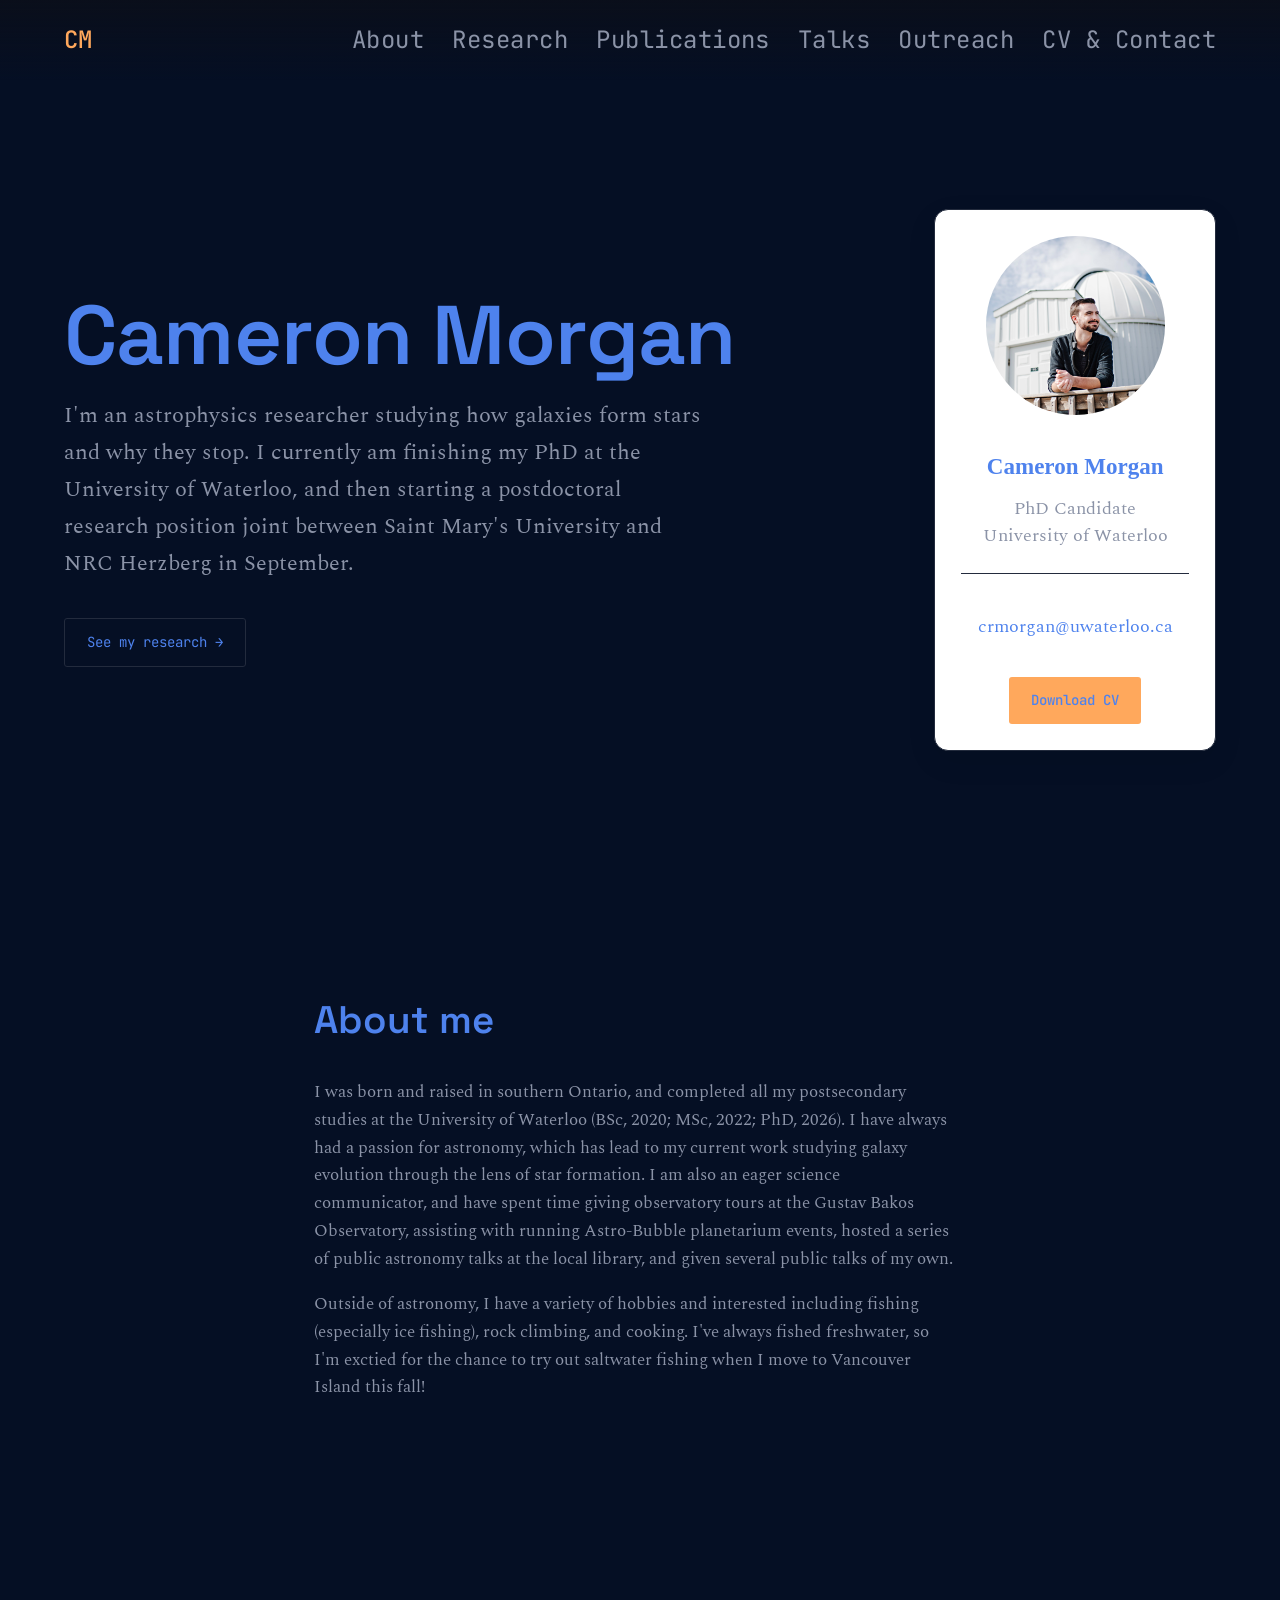
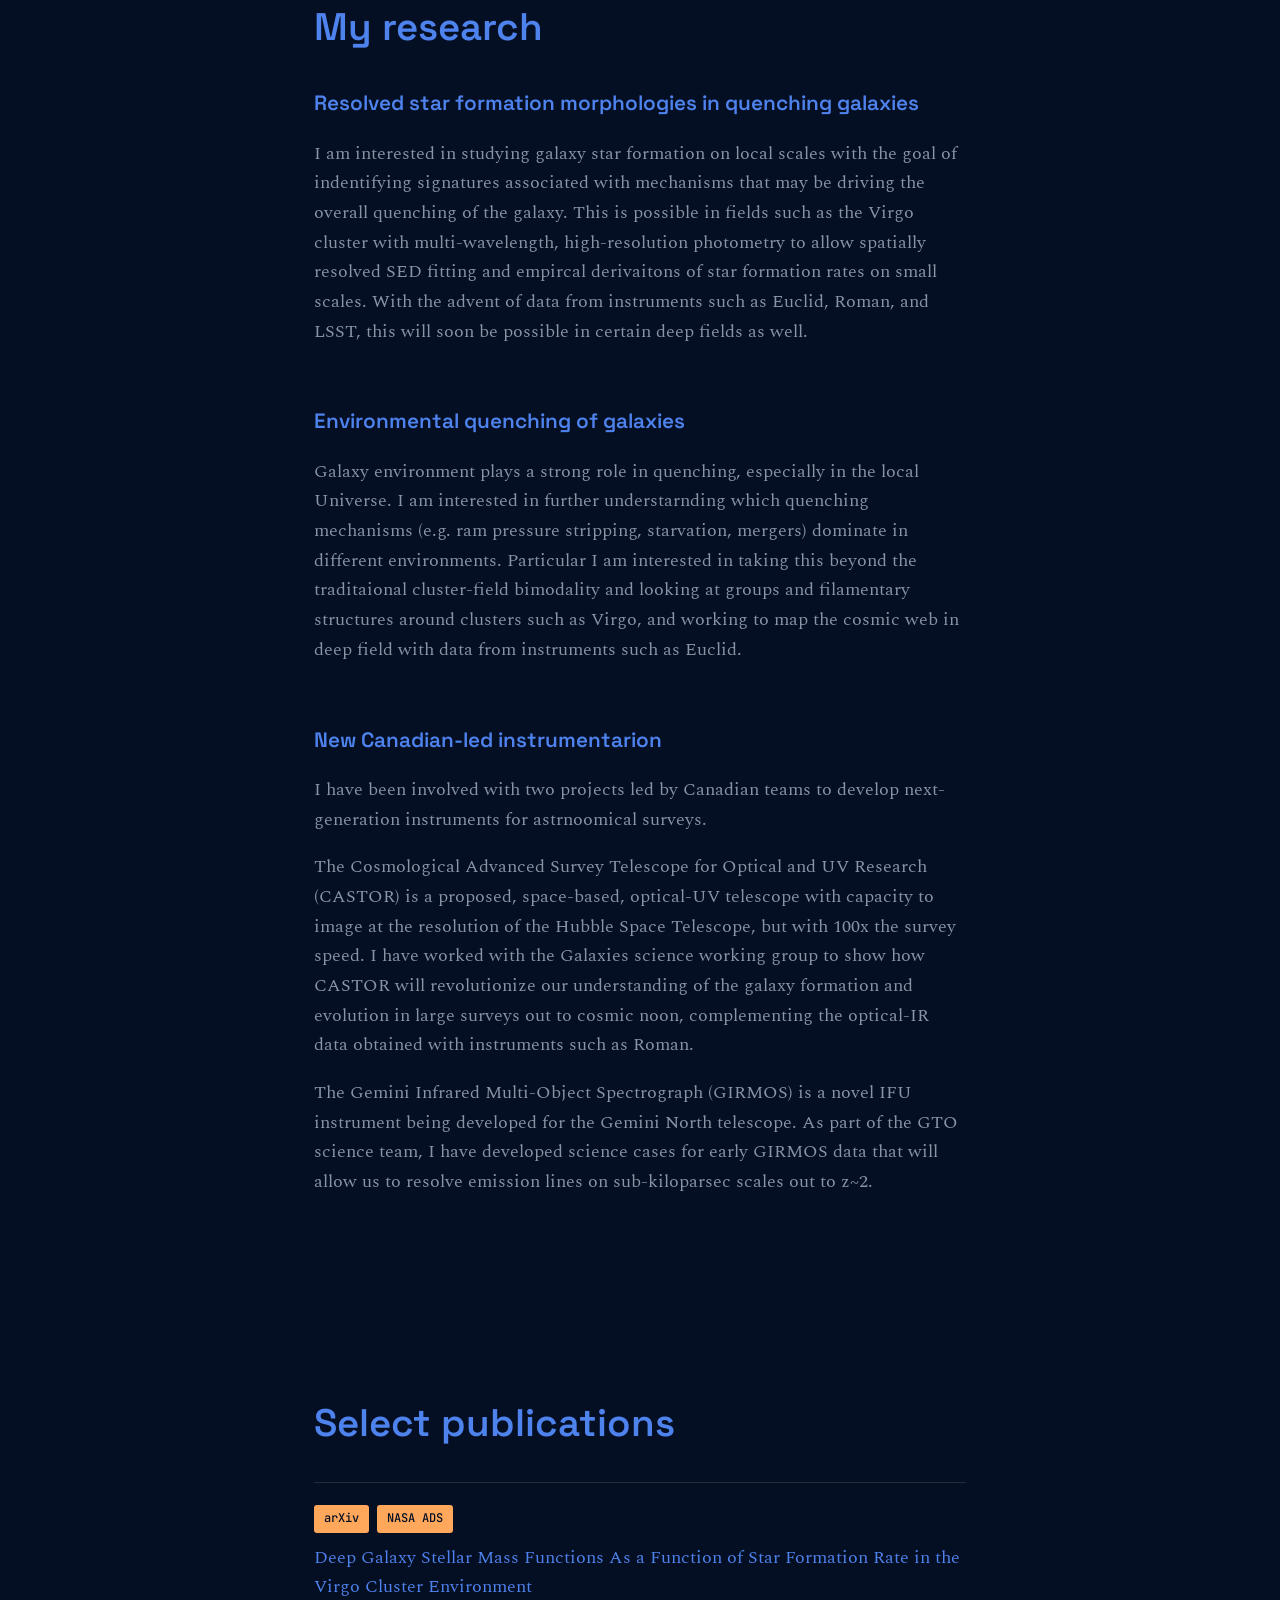
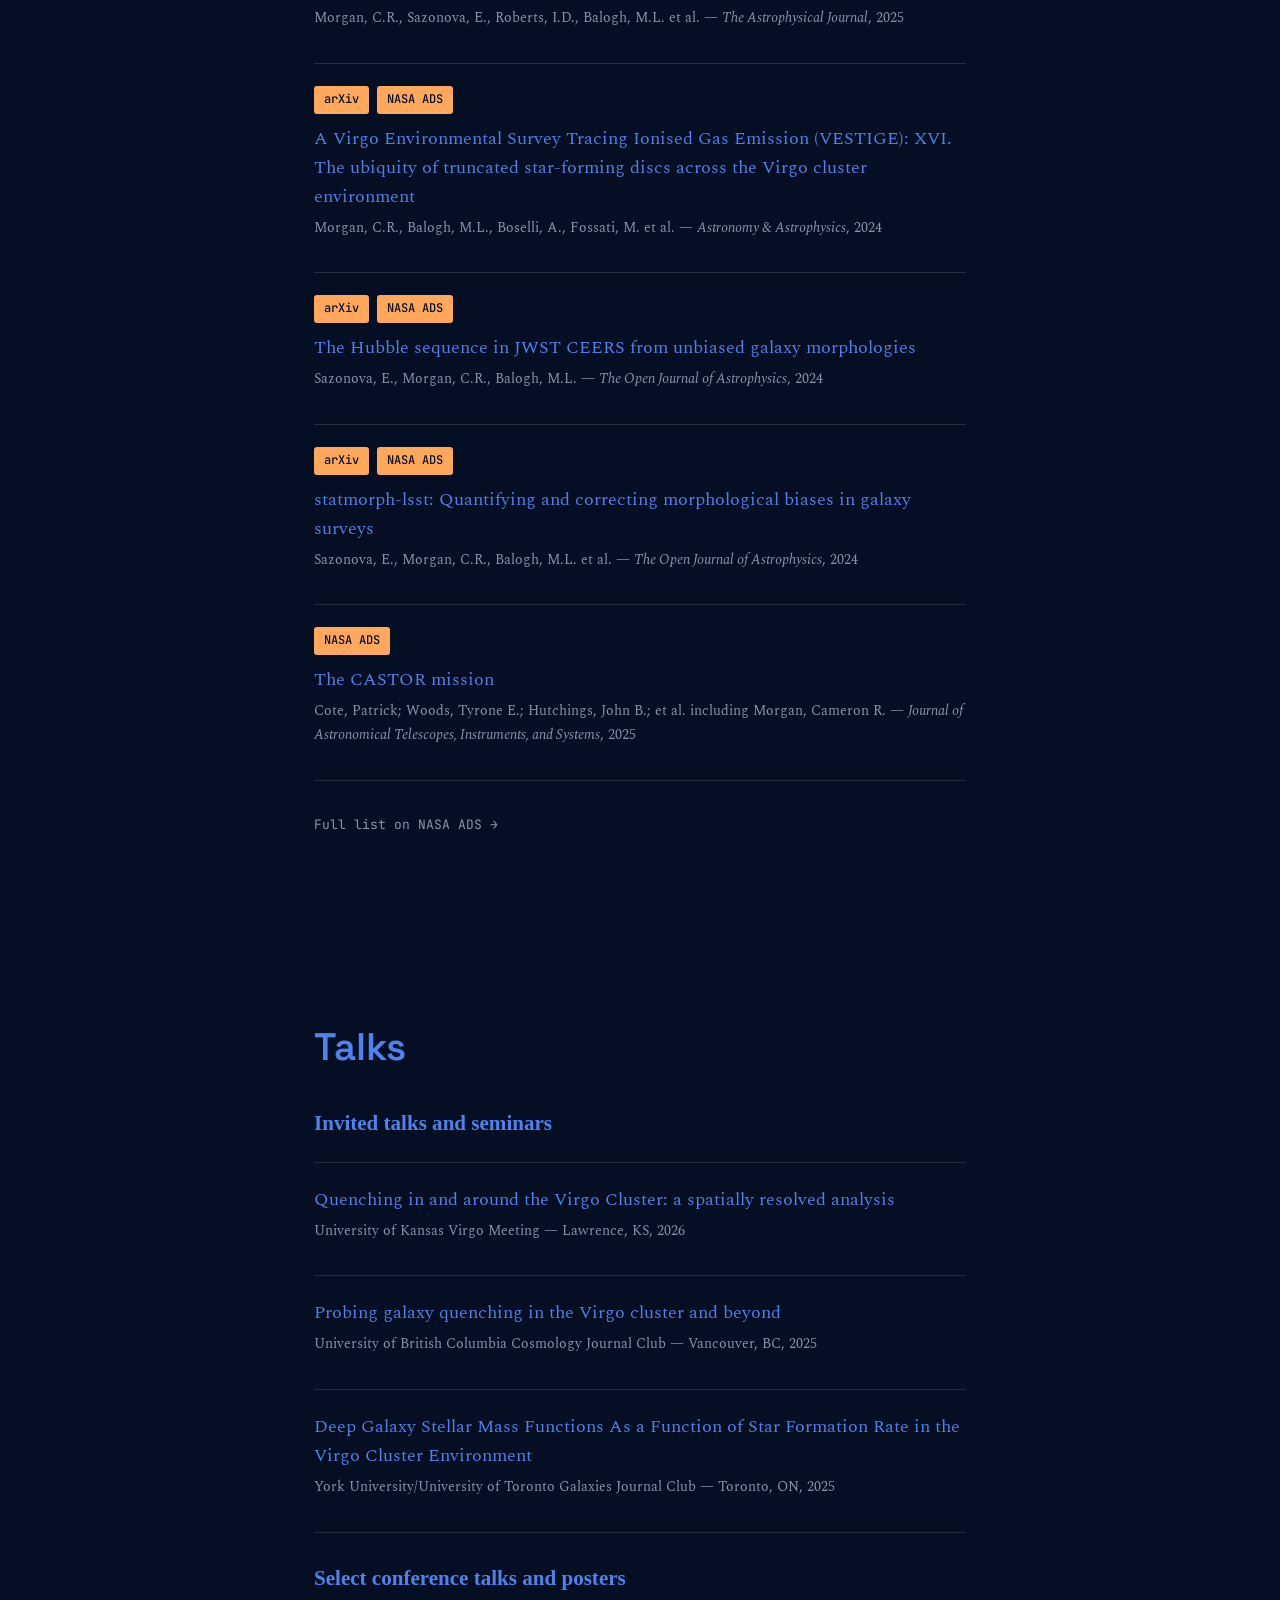
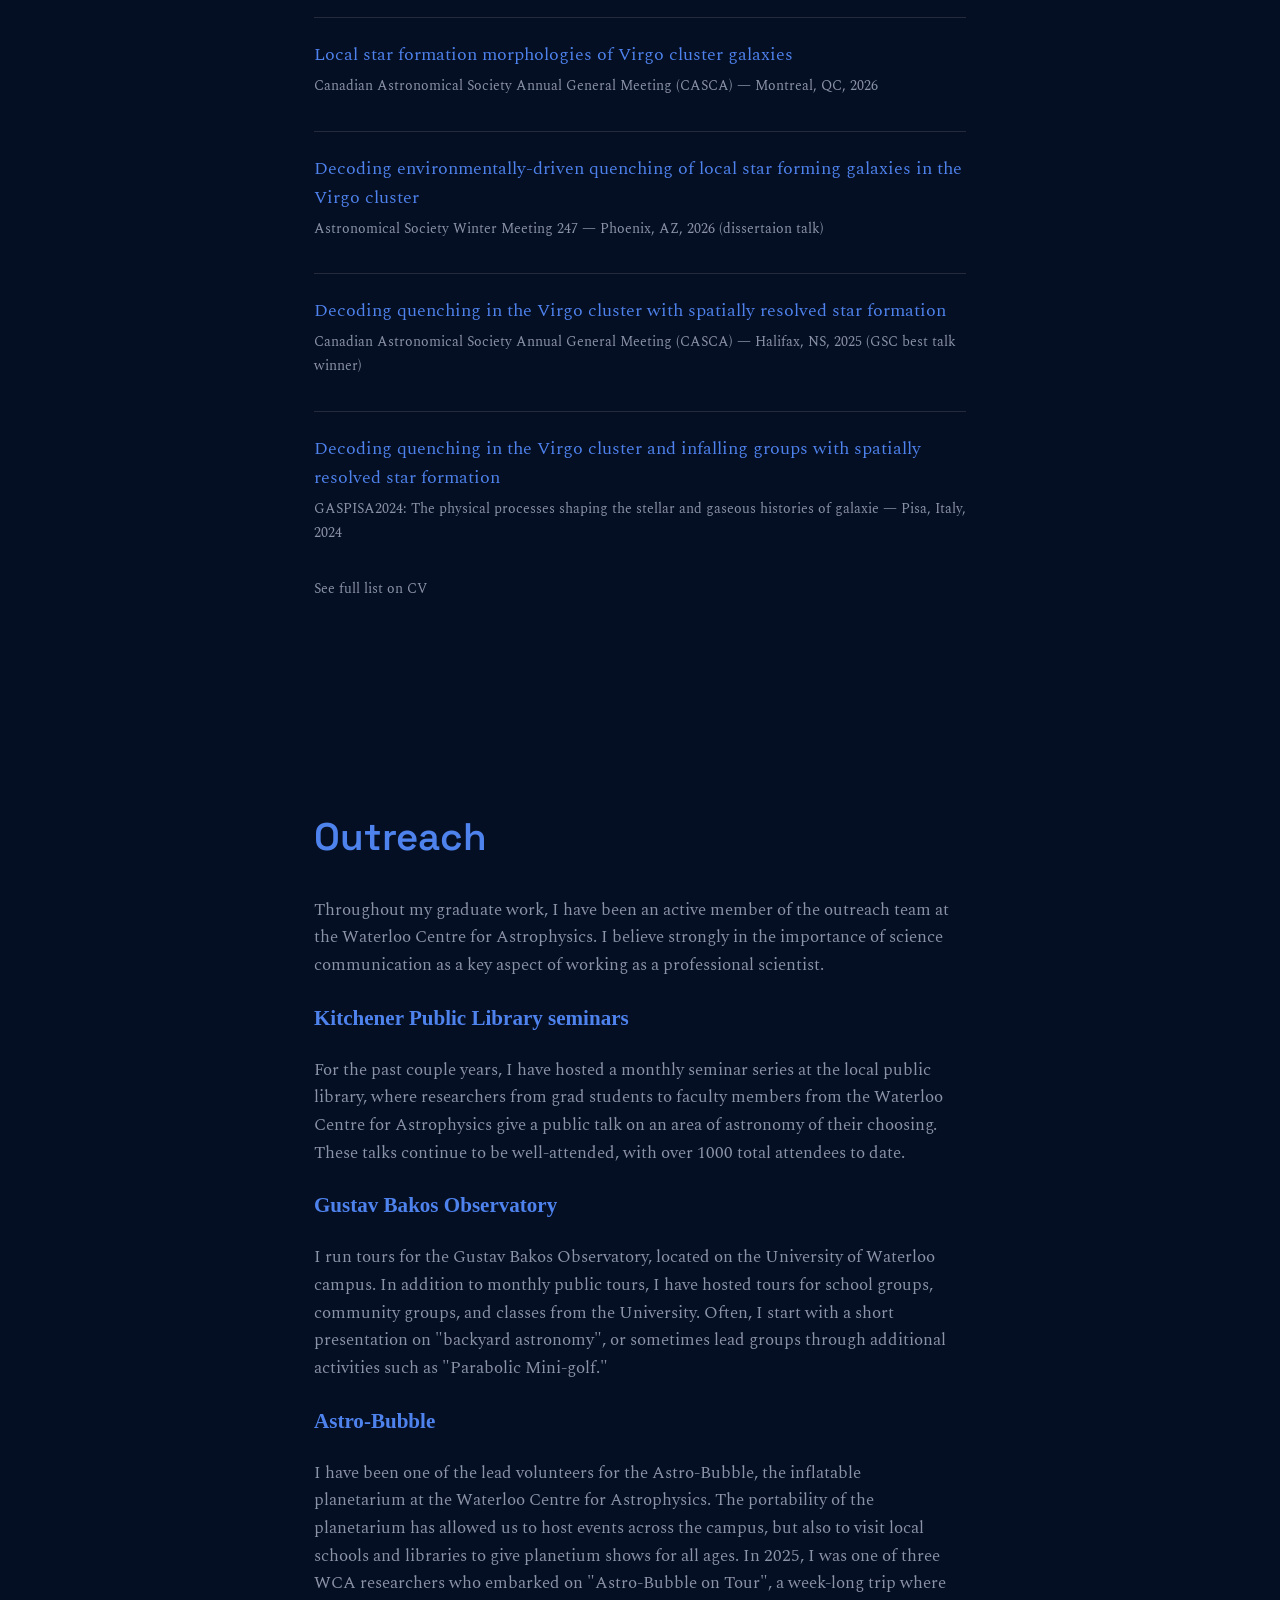
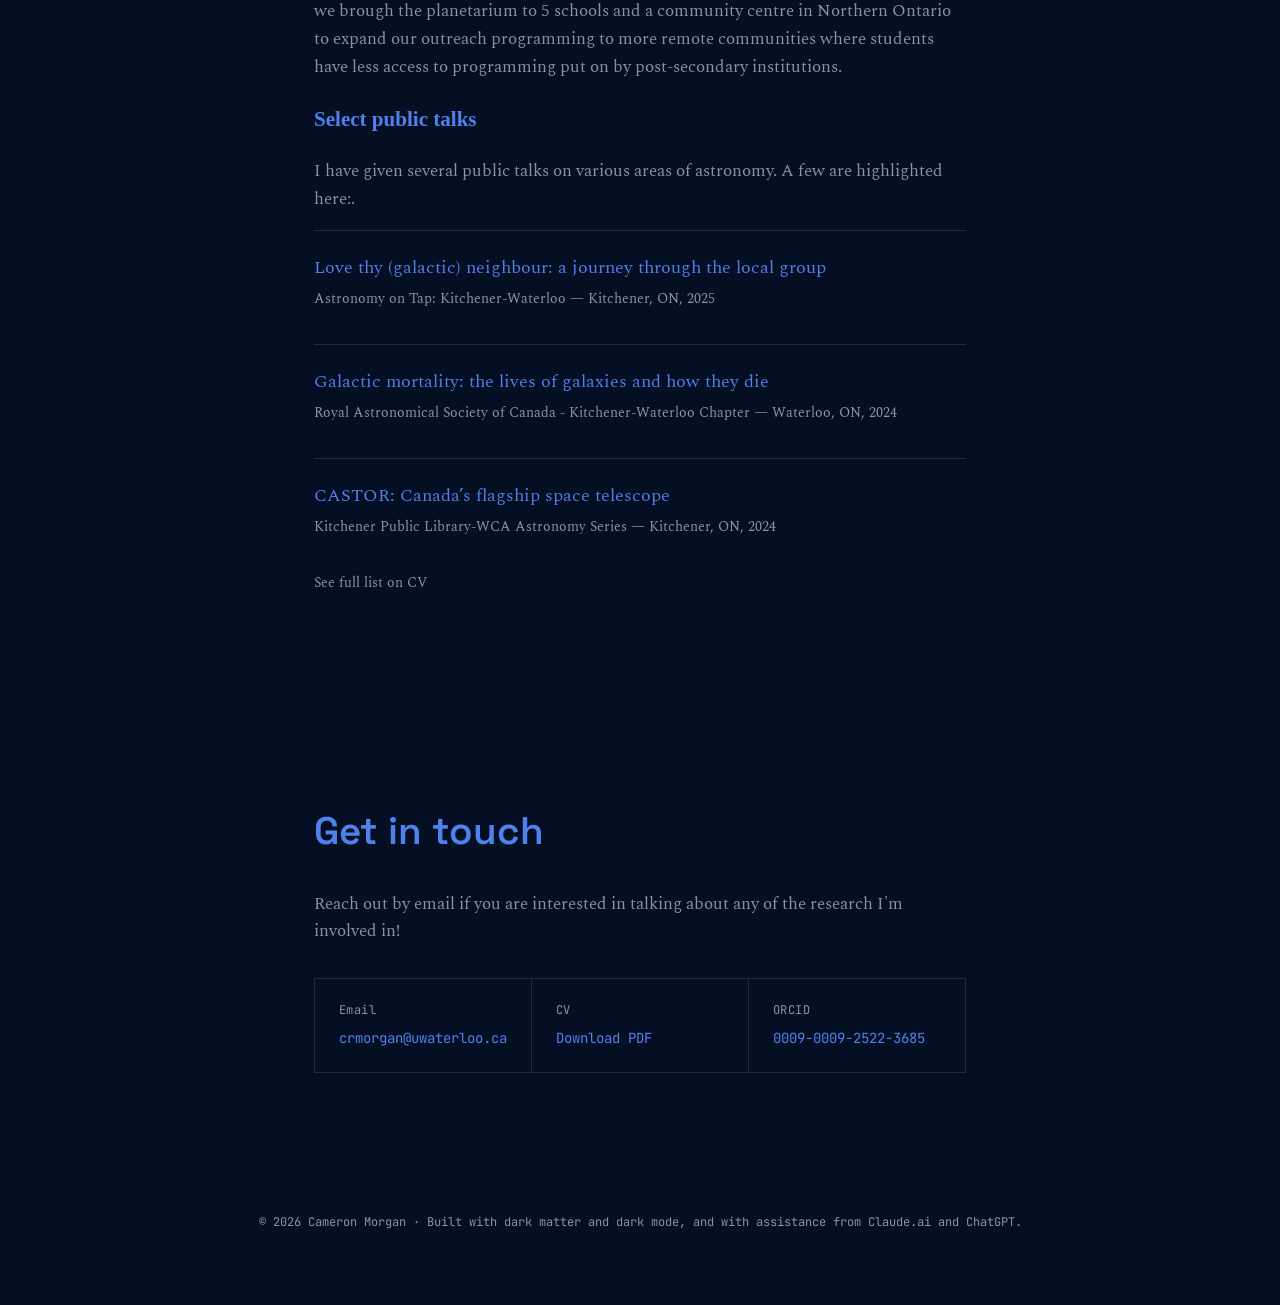
==== commit 234bd6ba: "added outreach and talks" ====
--- a/index.html
+++ b/index.html
@@ -20,6 +20,8 @@
     <a href="#about">About</a>
     <a href="#research">Research</a>
     <a href="#publications">Publications</a>
+    <a href="#talks">Talks</a>
+    <a href="#outreach">Outreach</a>
     <a href="#contact">CV &amp; Contact</a>
   </div>
 </nav>
@@ -173,6 +175,79 @@
 
   <div class="bar-slot"></div>
 
+  <section id="talks">
+    <h2>Talks</h2>
+    <h3>Invited talks and seminars</h3>
+    <ul class="talk-list">
+      <li class="talk">
+        <p class="talk-title">Quenching in and around the Virgo Cluster: a spatially resolved analysis </p>
+        <p class="talk-meta">University of Kansas Virgo Meeting — Lawrence, KS, 2026</p>
+      </li>
+      <li class="talk">
+        <p class="talk-title">Probing galaxy quenching in the Virgo cluster and beyond </p>
+        <p class="talk-meta">University of British Columbia Cosmology Journal Club — Vancouver, BC, 2025</p>
+      </li>
+      <li class="talk">
+        <p class="talk-title">Deep Galaxy Stellar Mass Functions As a Function of Star Formation Rate in the Virgo Cluster Environment </p>
+        <p class="talk-meta">York University/University of Toronto Galaxies Journal Club — Toronto, ON, 2025</p>
+      </li>
+    </ul>
+    <h3>Select conference talks and posters</h3>
+    <ul class="talk-list">
+      <li class="talk">
+        <p class="talk-title">Local star formation morphologies of Virgo cluster galaxies </p>
+        <p class="talk-meta">Canadian Astronomical Society Annual General Meeting (CASCA) — Montreal, QC, 2026</p>
+      </li>
+      <li class="talk">
+        <p class="talk-title">Decoding environmentally-driven quenching of local star forming galaxies in the Virgo cluster </p>
+        <p class="talk-meta">Astronomical Society Winter Meeting 247 — Phoenix, AZ, 2026 (dissertaion talk)</p>
+      </li>
+      <li class="talk">
+        <p class="talk-title">Decoding quenching in the Virgo cluster with spatially resolved star formation </p>
+        <p class="talk-meta">Canadian Astronomical Society Annual General Meeting (CASCA) — Halifax, NS, 2025 (GSC best talk winner)</p>
+      </li>
+      <li class="talk">
+        <p class="talk-title">Decoding quenching in the Virgo cluster and infalling groups with spatially resolved star formation </p>
+        <p class="talk-meta">GASPISA2024: The physical processes shaping the stellar and gaseous histories of galaxie — Pisa, Italy, 2024</p>
+      </li>
+        <p class="talk-meta">See full list on CV</p>
+    </ul>
+  </section>
+
+  <div class="bar-slot"></div>
+
+  <section id="outreach">
+    <h2>Outreach</h2>
+    <p class="lede">
+      Throughout my graduate work, I have been an active member of the outreach team at the Waterloo Centre for Astrophysics. I believe strongly in the importance of science communication as a key aspect of working as a professional scientist.</p>
+    <h3>Kitchener Public Library seminars</h3>
+      <p class="lede"> For the past couple years, I have hosted a monthly seminar series at the local public library, where researchers from grad students to faculty members from the Waterloo Centre for Astrophysics give a public talk on an area of astronomy of their choosing. These talks continue to be well-attended, with over 1000 total attendees to date.</p>
+    <h3>Gustav Bakos Observatory</h3>
+      <p class="lede"> I run tours for the Gustav Bakos Observatory, located on the University of Waterloo campus. In addition to monthly public tours, I have hosted tours for school groups, community groups, and classes from the University. Often, I start with a short presentation on "backyard astronomy", or sometimes lead groups through additional activities such as "Parabolic Mini-golf."</p>
+    <h3>Astro-Bubble</h3>
+      <p class="lede"> I have been one of the lead volunteers for the Astro-Bubble, the inflatable planetarium at the Waterloo Centre for Astrophysics. The portability of the planetarium has allowed us to host events across the campus, but also to visit local schools and libraries to give planetium shows for all ages. In 2025, I was one of three WCA researchers who embarked on "Astro-Bubble on Tour", a week-long trip where we brough the planetarium to 5 schools and a community centre in Northern Ontario to expand our outreach programming to more remote communities where students have less access to programming put on by post-secondary institutions.</p>
+    <h3>Select public talks</h3>
+    <p class="lede">
+      I have given several public talks on various areas of astronomy. A few are highlighted here:.</p>
+      <ul class="talk-list">
+      <li class="talk">
+        <p class="talk-title">Love thy (galactic) neighbour: a journey through the local group </p>
+        <p class="talk-meta">Astronomy on Tap: Kitchener-Waterloo — Kitchener, ON, 2025</p>
+      </li>
+      <li class="talk">
+        <p class="talk-title">Galactic mortality: the lives of galaxies and how they die </p>
+        <p class="talk-meta"> Royal Astronomical Society of Canada - Kitchener-Waterloo Chapter — Waterloo, ON, 2024</p>
+      </li>
+      <li class="talk">
+        <p class="talk-title">CASTOR: Canada’s flagship space telescope </p>
+        <p class="talk-meta"> Kitchener Public Library-WCA Astronomy Series — Kitchener, ON, 2024</p>
+      </li>
+        <p class="talk-meta">See full list on CV</p>
+    </ul>
+  </section>
+
+  <div class="bar-slot"></div>
+
   <section id="contact">
     <h2>Get in touch</h2>
     <p class="lede">
--- a/style.css
+++ b/style.css
@@ -101,14 +101,14 @@
 .hero {
   position: relative;
   z-index: 1;
-  min-height: 92vh;
+  min-height: 100vh;
 
   display: flex;
   align-items: center;
   justify-content: space-between;
-  gap: 80px;
-
-  padding: 0 clamp(20px, 6vw, 64px);
+  gap: clamp(32px, 6vw, 80px);
+
+  padding: 120px clamp(20px, 6vw, 64px) 60px;
 
   max-width: 1300px;
   margin: 0 auto;
@@ -120,12 +120,12 @@
 }
 
 .profile-card {
-  width: 320px;
-  height: 580px;
+  width: clamp(220px, 22vw, 320px);
+  height: auto;
   background: white;
   border: 1px solid var(--line);
   border-radius: 14px;
-  padding: 28px;
+  padding: clamp(18px, 2vw, 28px);
 
   text-align: center;
 
@@ -133,8 +133,8 @@
 }
 
 .profile-card img {
-  width: 220px;
-  height: 220px;
+  width: clamp(120px, 14vw, 220px);
+  aspect-ratio: 1 / 1;
   object-fit: cover;
 
   border-radius: 50%;
@@ -143,9 +143,8 @@
 
 .profile-card h2 {
   margin: 0;
-  font-size: 1.6rem;
-}
-
+  font-size: clamp(1.15rem, 1.8vw, 1.6rem);
+}
 .profile-title {
   color: var(--ink-dim);
   margin: 10px 0 24px;
@@ -337,6 +336,30 @@
 }
 .all-pubs:hover { color: var(--ink); }
 
+.talk-list { list-style: none; margin: 0 0 28px; padding: 0; }
+
+.talk {
+  padding: 22px 0;
+  border-top: 1px solid var(--line);
+}
+.talk:last-child { border-bottom: 1px solid var(--line); }
+
+
+.talk-title {
+  font-size: 1.1rem;
+  margin: 0 0 6px;
+  color: var(--ink);
+}
+
+.talk-meta {
+  font-size: 0.9rem;
+  color: var(--ink-dim);
+  margin: 0 0 10px;
+}
+
+
+
+
 /* Contact */
 .contact-grid {
   display: grid;
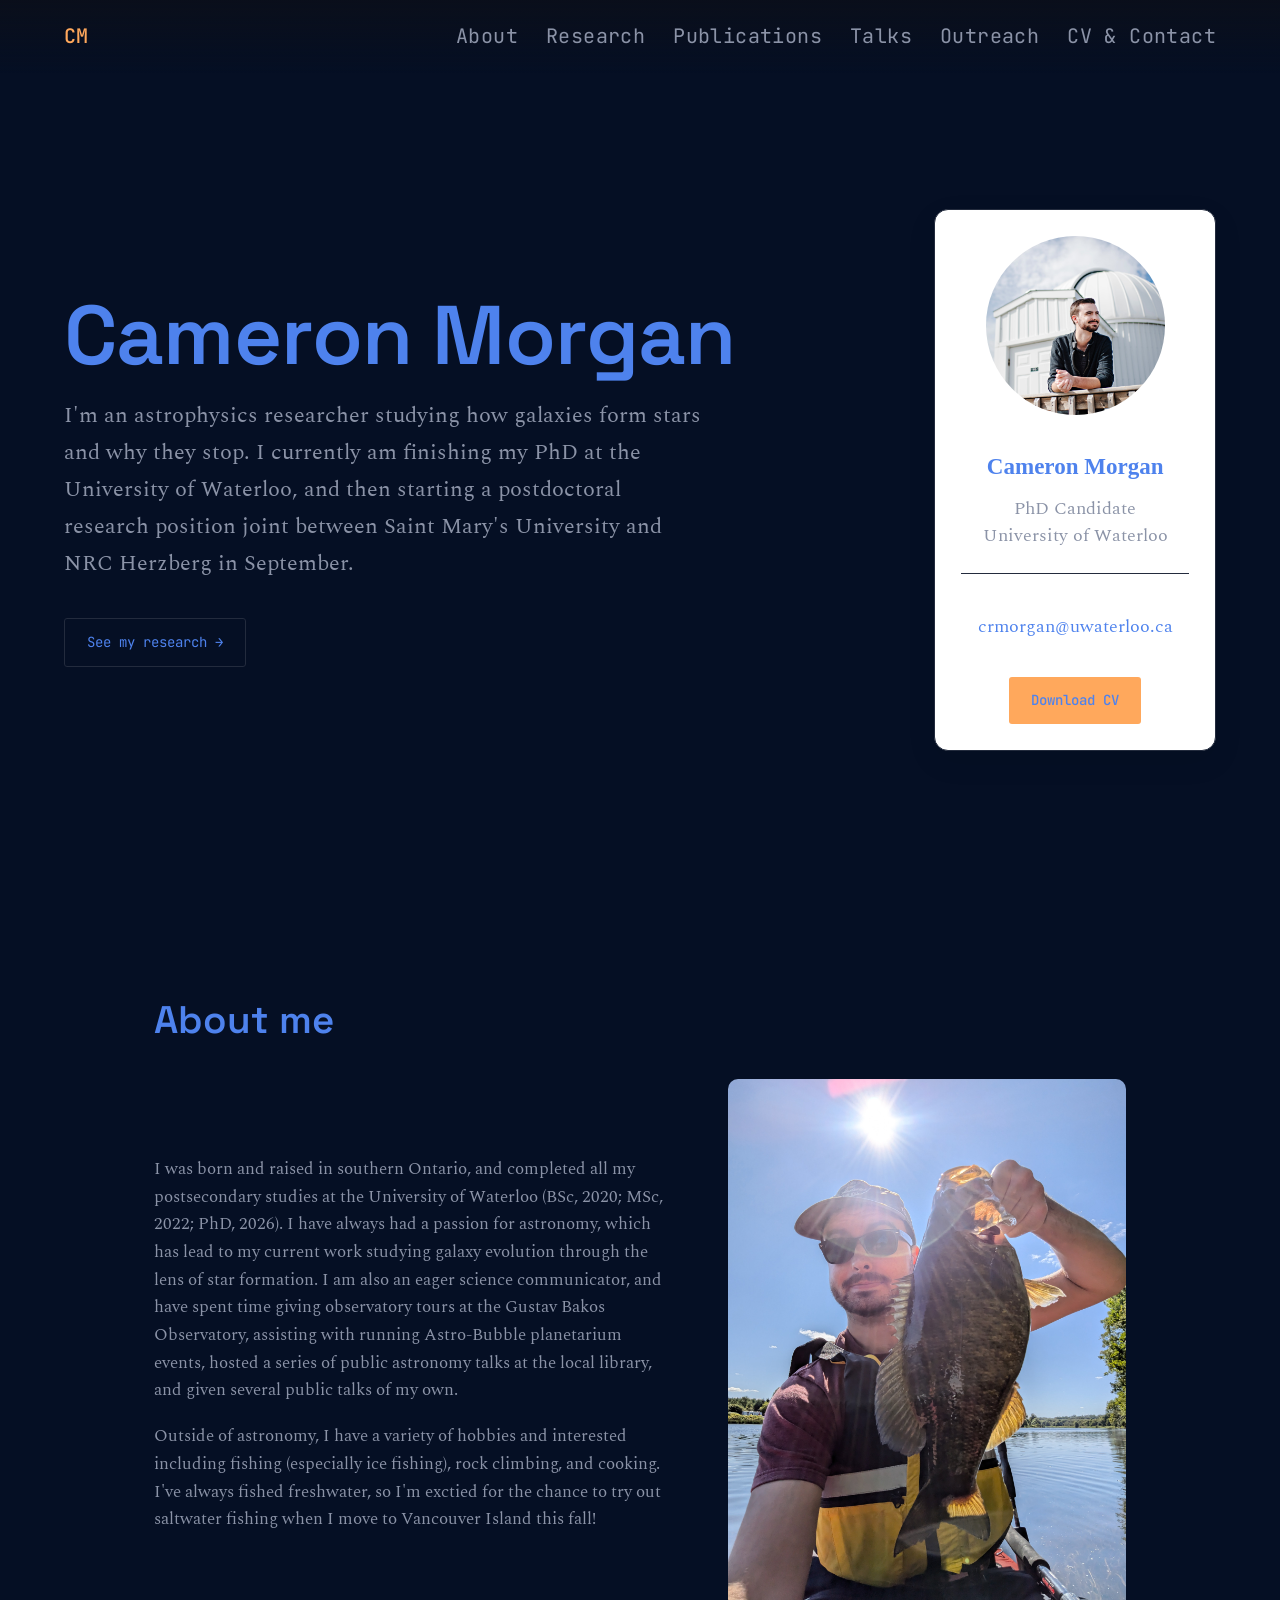
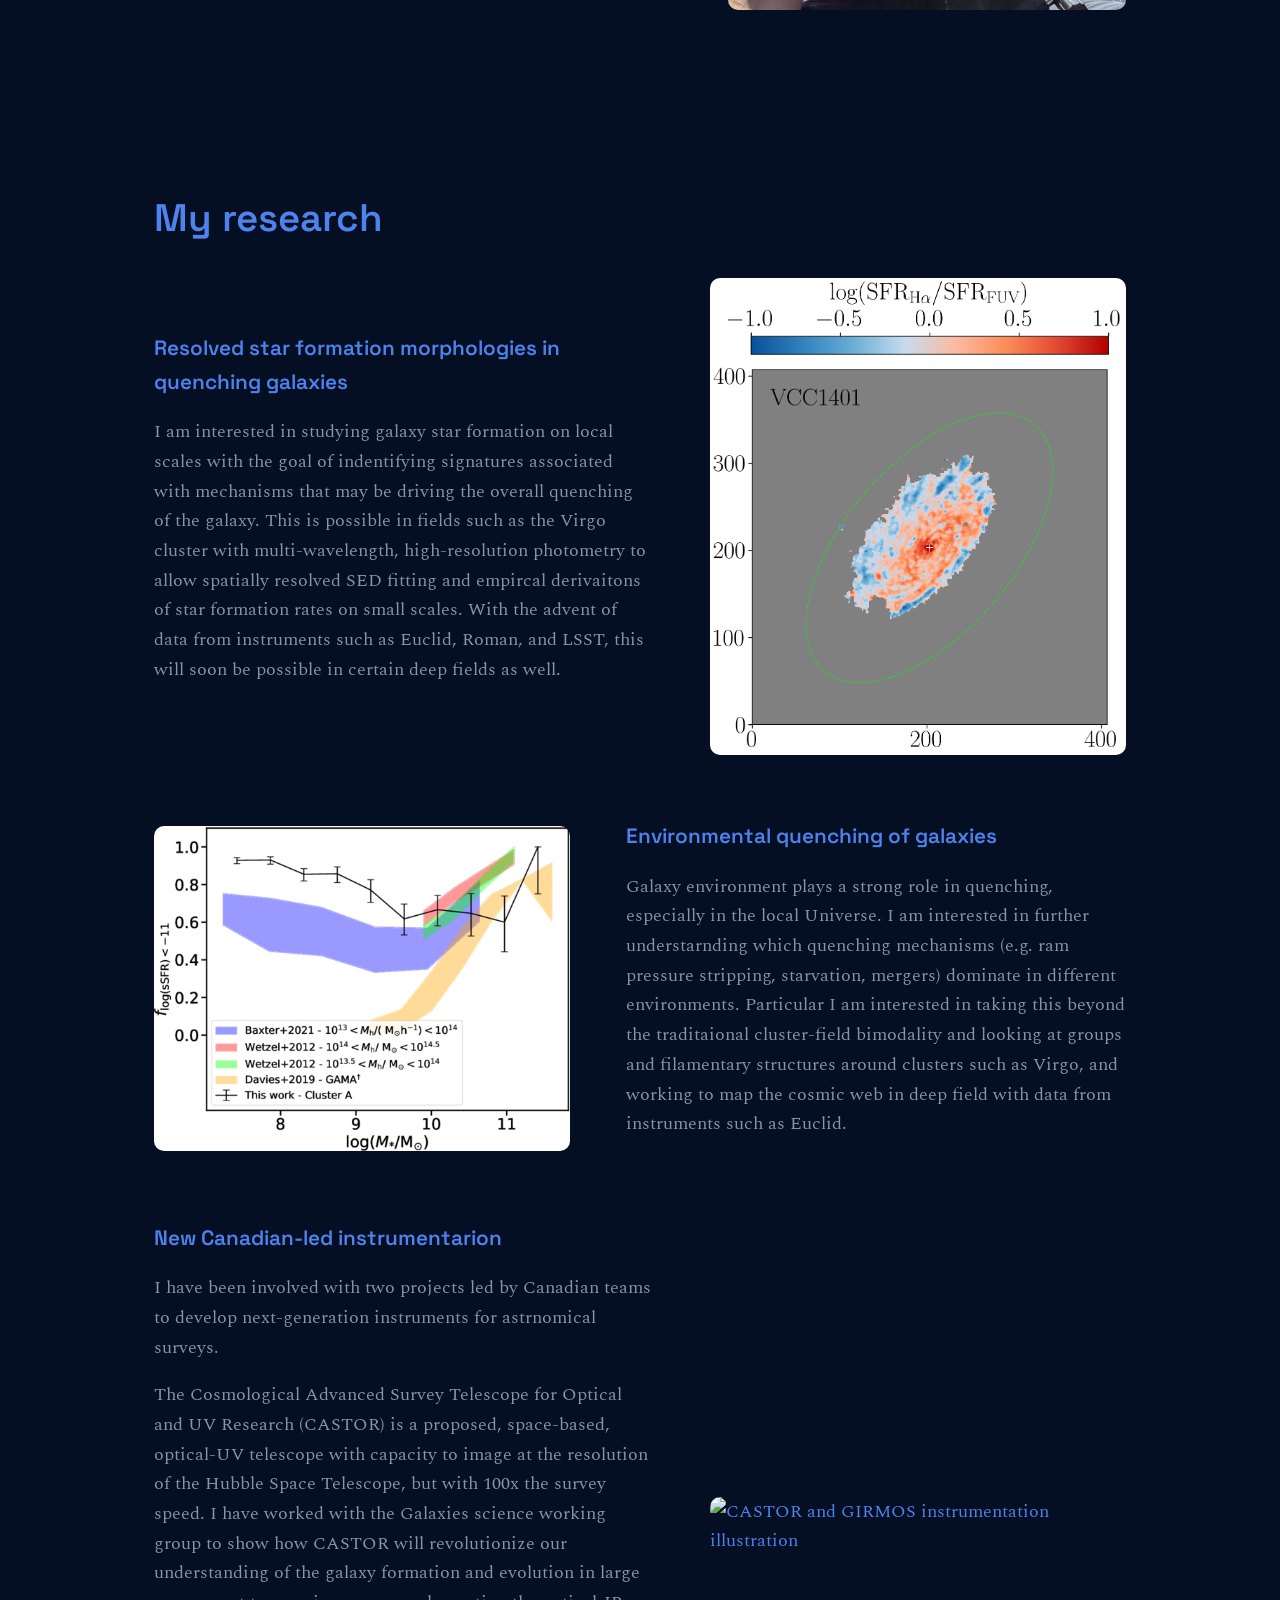
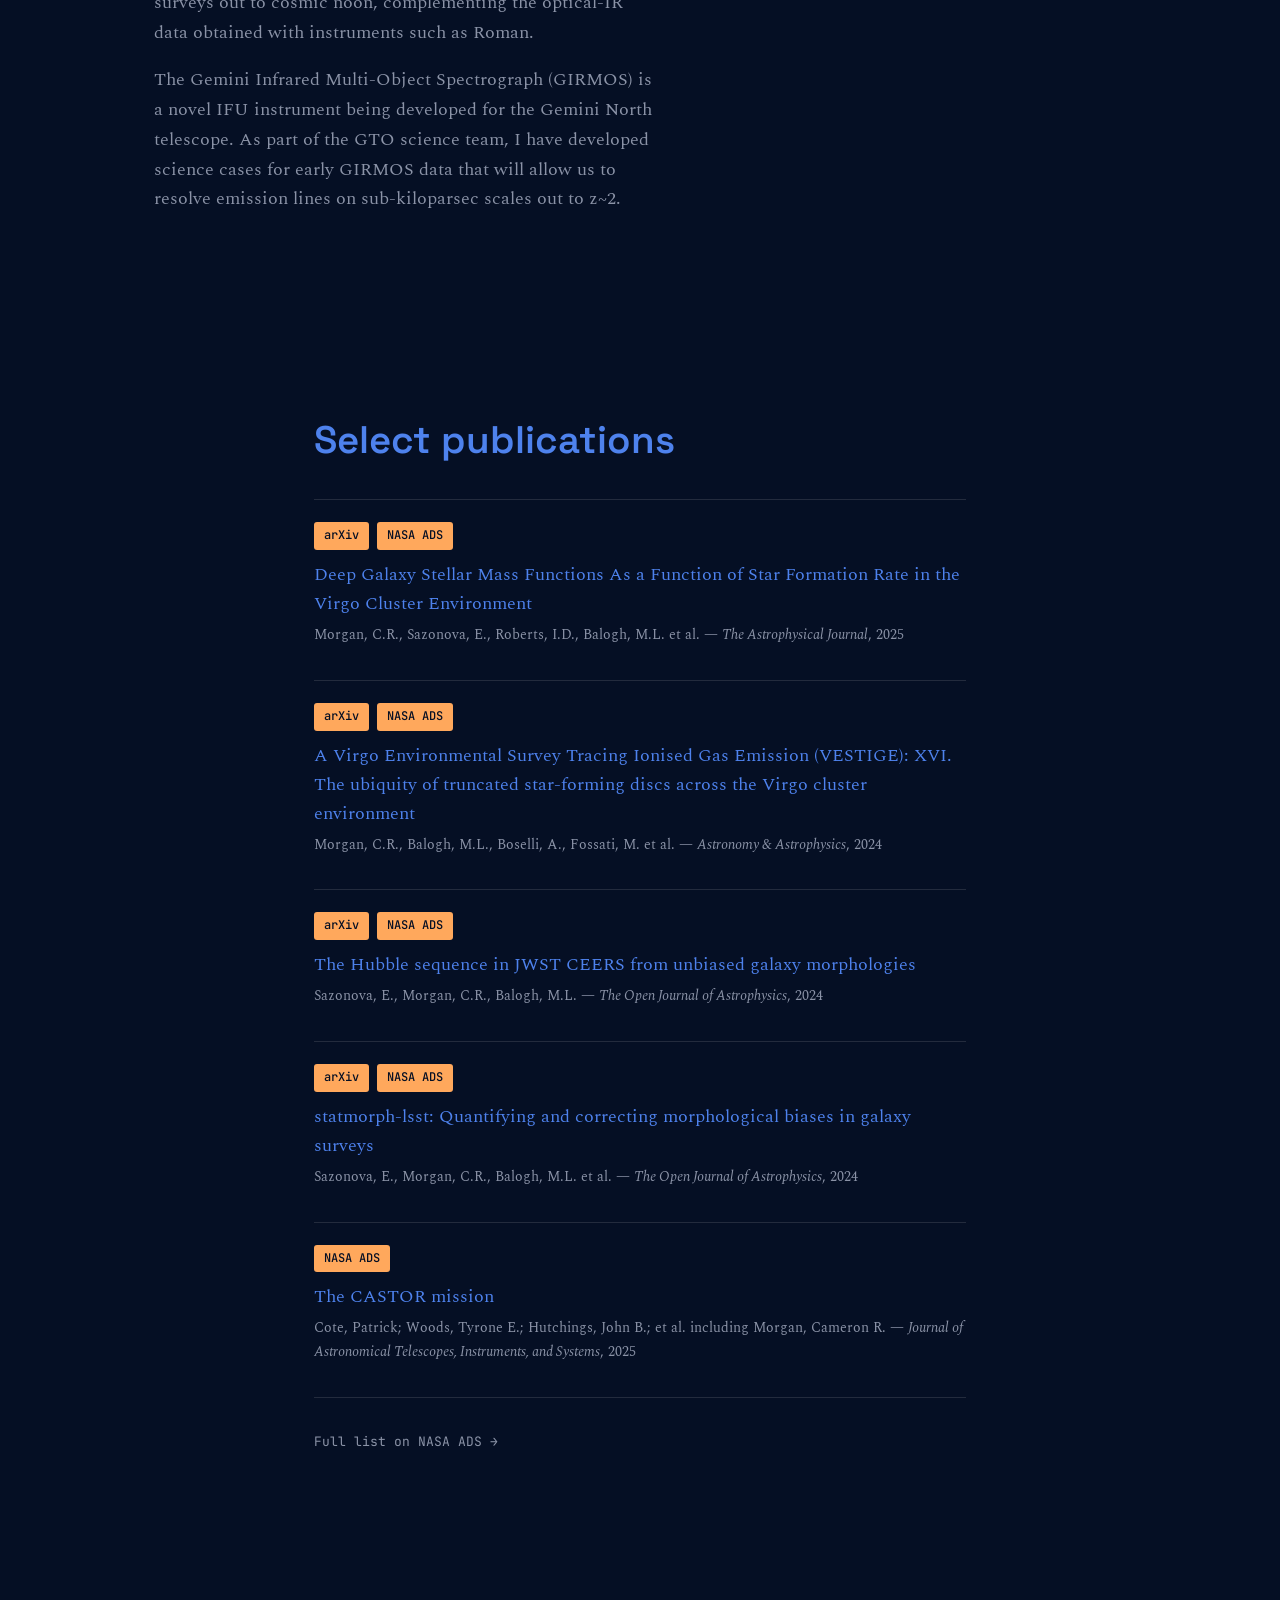
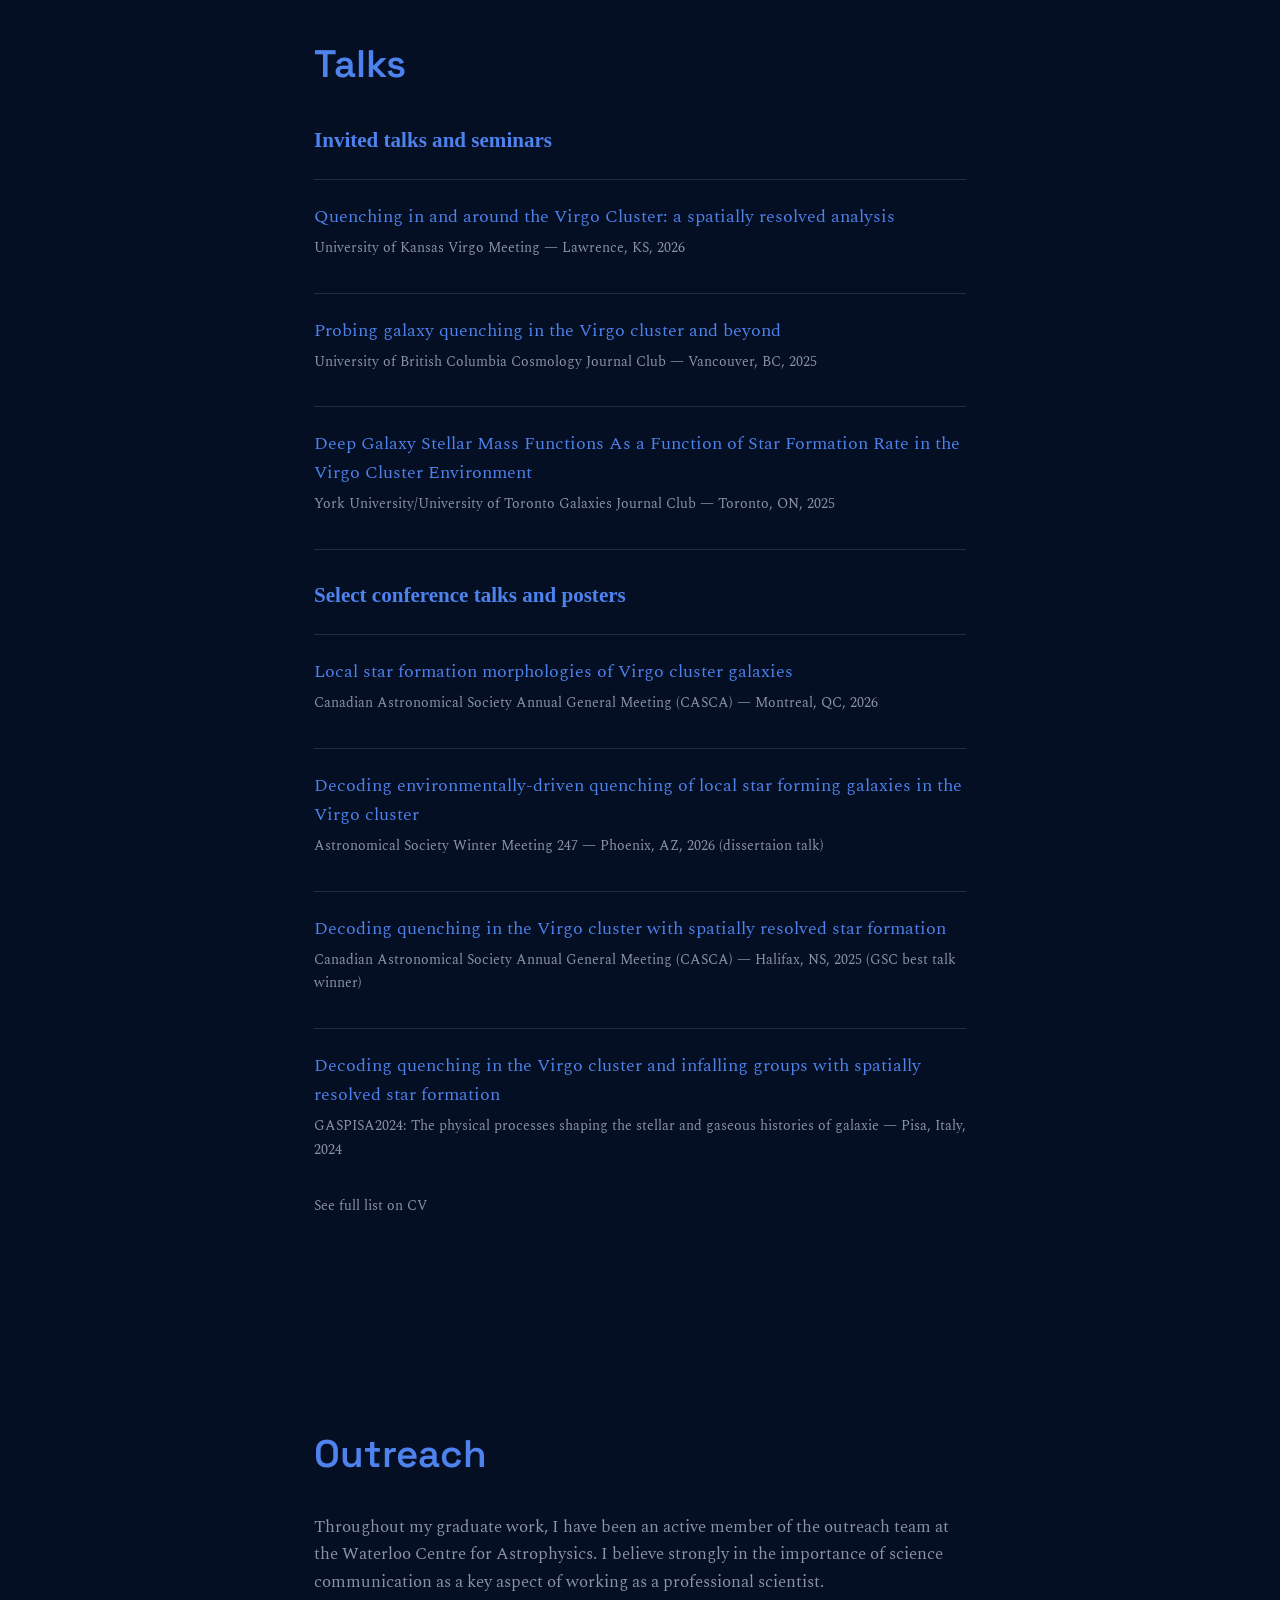
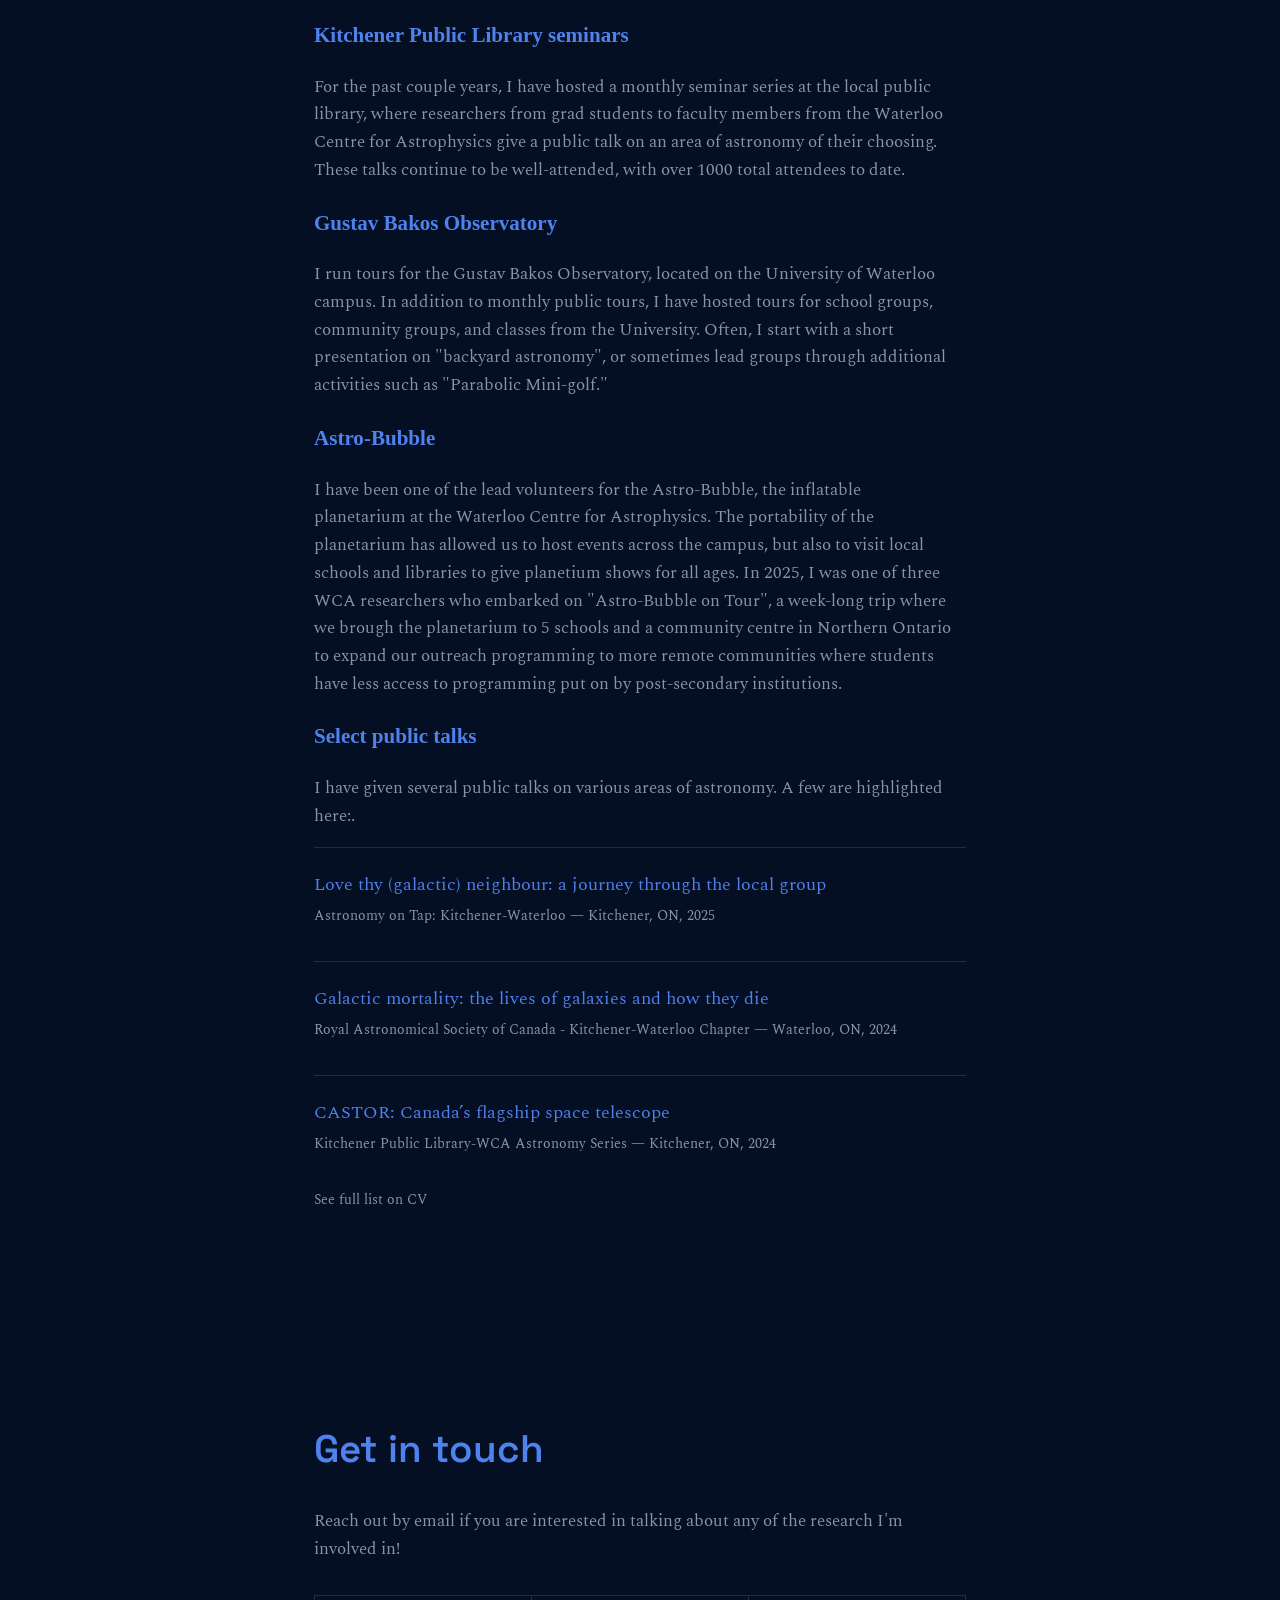
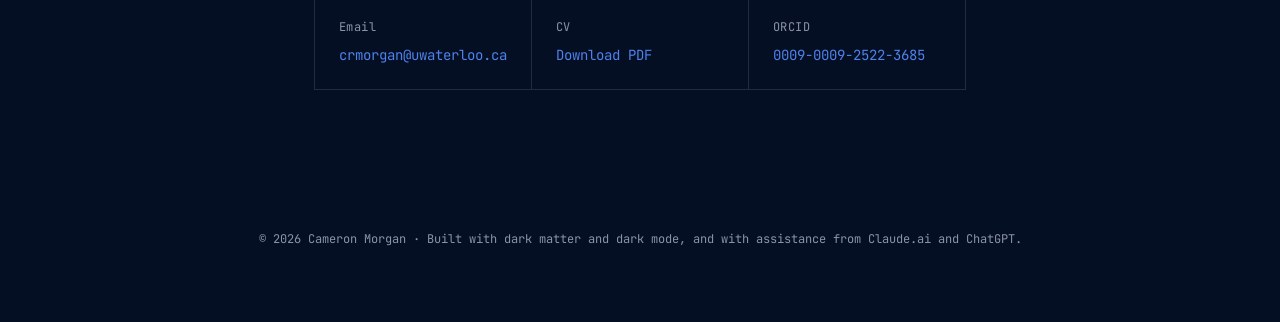
==== commit 54f5038b: "added images" ====
--- a/index.html
+++ b/index.html
@@ -77,51 +77,78 @@
 
 <main>
 
-  <section id="about">
-    <h2>About me</h2>
-    <p class="lede">
-      I was born and raised in southern Ontario, and completed all my postsecondary studies at the University of Waterloo (BSc, 2020; MSc, 2022; PhD, 2026).
-      I have always had a passion for astronomy, which has lead to my current work studying galaxy evolution through the lens of star formation. 
-      I am also an eager science communicator, and have spent time giving observatory tours at the Gustav Bakos Observatory, assisting with running Astro-Bubble planetarium events, 
-      hosted a series of public astronomy talks at the local library, and given several public talks of my own.
-    </p>
-    <p class="lede">
-      Outside of astronomy, I have a variety of hobbies and interested including fishing (especially ice fishing), rock climbing, and cooking. I've always fished freshwater, so I'm exctied for the chance to try out saltwater fishing when I move to Vancouver Island this fall!
-    </p>
-  </section>
-
-  <div class="bar-slot"></div>
-
-  <section id="research">
-    <h2>My research</h2>
-    <div class="targets">
-      <article class="target">
-        <h3>Resolved star formation morphologies in quenching galaxies</h3>
-        <p>I am interested in studying galaxy star formation on local scales with the goal of indentifying signatures associated with mechanisms that may be driving the overall quenching of the galaxy.
-        This is possible in fields such as the Virgo cluster with multi-wavelength, high-resolution photometry to allow spatially resolved SED fitting and empircal derivaitons of star formation rates on small scales.
-        With the advent of data from instruments such as Euclid, Roman, and LSST, this will soon be possible in certain deep fields as well.</p>
-      </article>
-      <article class="target">
-        <h3>Environmental quenching of galaxies</h3>
-        <p>Galaxy environment plays a strong role in quenching, especially in the local Universe. I am interested in further understarnding which quenching mechanisms (e.g. ram pressure stripping, starvation, mergers) dominate
-        in different environments. Particular I am interested in taking this beyond the traditaional cluster-field bimodality and looking at groups and filamentary structures around clusters such as Virgo, and working to map the cosmic web in
-        deep field with data from instruments such as Euclid.</p>
-      </article>
-      <article class="target">
-        <h3>New Canadian-led instrumentarion</h3>
-        <p>
-          I have been involved with two projects led by Canadian teams to develop next-generation instruments for astrnoomical surveys.
-        </p>
-        <p>
-          The Cosmological Advanced Survey Telescope for Optical and UV Research (CASTOR) is a proposed, space-based, optical-UV telescope with capacity to image at the resolution of the Hubble Space Telescope,
-        but with 100x the survey speed. I have worked with the Galaxies science working group to show how CASTOR will revolutionize our understanding of the galaxy formation and evolution in large surveys out to cosmic noon,
-        complementing the optical-IR data obtained with instruments such as Roman.
-        </p>
-        <p>
-          The Gemini Infrared Multi-Object Spectrograph (GIRMOS) is a novel IFU instrument being developed for the Gemini North telescope. As part of the GTO science team, I have developed science cases for early GIRMOS data that will allow us to resolve emission lines on sub-kiloparsec scales out to z~2. 
-        </p>
-      
-      </article>
+  <section id="about" class="wide-section">
+    <div class="wide-inner">
+      <h2>About me</h2>
+      <div class="about-layout">
+        <div class="about-text">
+          <p class="lede">
+            I was born and raised in southern Ontario, and completed all my postsecondary studies at the University of Waterloo (BSc, 2020; MSc, 2022; PhD, 2026).
+            I have always had a passion for astronomy, which has lead to my current work studying galaxy evolution through the lens of star formation. 
+            I am also an eager science communicator, and have spent time giving observatory tours at the Gustav Bakos Observatory, assisting with running Astro-Bubble planetarium events, 
+            hosted a series of public astronomy talks at the local library, and given several public talks of my own.
+          </p>
+          <p class="lede">
+            Outside of astronomy, I have a variety of hobbies and interested including fishing (especially ice fishing), rock climbing, and cooking. I've always fished freshwater, so I'm exctied for the chance to try out saltwater fishing when I move to Vancouver Island this fall!
+          </p>
+        </div>
+        <div class="about-image">
+          <img src="about.jpg" alt="Cameron Morgan">
+        </div>
+      </div>
+    </div>
+  </section>
+
+  <div class="bar-slot"></div>
+
+  <section id="research" class="wide-section">
+    <div class="wide-inner">
+      <h2>My research</h2>
+      <div class="targets">
+        <article class="target">
+          <div class="target-text">
+            <h3>Resolved star formation morphologies in quenching galaxies</h3>
+            <p>I am interested in studying galaxy star formation on local scales with the goal of indentifying signatures associated with mechanisms that may be driving the overall quenching of the galaxy.
+            This is possible in fields such as the Virgo cluster with multi-wavelength, high-resolution photometry to allow spatially resolved SED fitting and empircal derivaitons of star formation rates on small scales.
+            With the advent of data from instruments such as Euclid, Roman, and LSST, this will soon be possible in certain deep fields as well.</p>
+          </div>
+          <div class="target-image">
+            <img src="research1.png" alt="Resolved star formation morphologies illustration">
+          </div>
+        </article>
+
+        <article class="target">
+          <div class="target-text">
+            <h3>Environmental quenching of galaxies</h3>
+            <p>Galaxy environment plays a strong role in quenching, especially in the local Universe. I am interested in further understarnding which quenching mechanisms (e.g. ram pressure stripping, starvation, mergers) dominate
+            in different environments. Particular I am interested in taking this beyond the traditaional cluster-field bimodality and looking at groups and filamentary structures around clusters such as Virgo, and working to map the cosmic web in
+            deep field with data from instruments such as Euclid.</p>
+          </div>
+          <div class="target-image">
+            <img src="research2.jpg" alt="Environmental quenching illustration">
+          </div>
+        </article>
+
+        <article class="target">
+          <div class="target-text">
+            <h3>New Canadian-led instrumentarion</h3>
+            <p>
+              I have been involved with two projects led by Canadian teams to develop next-generation instruments for astrnomical surveys.
+            </p>
+            <p>
+              The Cosmological Advanced Survey Telescope for Optical and UV Research (CASTOR) is a proposed, space-based, optical-UV telescope with capacity to image at the resolution of the Hubble Space Telescope,
+            but with 100x the survey speed. I have worked with the Galaxies science working group to show how CASTOR will revolutionize our understanding of the galaxy formation and evolution in large surveys out to cosmic noon,
+            complementing the optical-IR data obtained with instruments such as Roman.
+            </p>
+            <p>
+              The Gemini Infrared Multi-Object Spectrograph (GIRMOS) is a novel IFU instrument being developed for the Gemini North telescope. As part of the GTO science team, I have developed science cases for early GIRMOS data that will allow us to resolve emission lines on sub-kiloparsec scales out to z~2. 
+            </p>
+          </div>
+          <div class="target-image">
+            <img src="research3.png" alt="CASTOR and GIRMOS instrumentation illustration">
+          </div>
+        </article>
+      </div>
     </div>
   </section>
 
--- a/style.css
+++ b/style.css
@@ -68,7 +68,7 @@
   justify-content: space-between;
   padding: 20px clamp(20px, 6vw, 64px);
   font-family: var(--font-mono);
-  font-size: 24px;
+  font-size: 20px;
   letter-spacing: 0.02em;
   background: linear-gradient(to bottom, rgba(11,15,26,0.9), transparent);
   transition: background 0.3s ease;
@@ -263,15 +263,73 @@
 }
 .lede + .lede { margin-top: 18px; }
 
+
+
+.about-layout {
+  display: flex;
+  align-items: center;
+  gap: clamp(24px, 5vw, 56px);
+}
+
+.about-text {
+  flex: 1.3;
+  min-width: 0;
+}
+
+.about-image {
+  flex: 1;
+  min-width: 0;
+}
+
+.about-image img {
+  width: 100%;
+  height: auto;
+  border-radius: 10px;
+  display: block;
+}
+
+@media (max-width: 720px) {
+  .about-layout {
+    flex-direction: column;
+  }
+}
+
+
+
 /* Research targets */
-.targets { display: flex; flex-direction: column; gap: 40px; }
-
-.target-coord {
-  font-family: var(--font-mono);
-  font-size: 12px;
-  color: var(--ink-dim);
-  margin: 0 0 6px;
-  letter-spacing: 0.04em;
+/* Research targets — alternating two-column layout */
+.targets {
+  display: flex;
+  flex-direction: column;
+  gap: 64px;
+}
+
+.target {
+  display: flex;
+  align-items: center;
+  gap: clamp(24px, 5vw, 56px);
+}
+
+/* alternate direction: 2nd item has image on the left */
+.target:nth-child(even) {
+  flex-direction: row-reverse;
+}
+
+.target-text {
+  flex: 1.2;
+  min-width: 0;
+}
+
+.target-image {
+  flex: 1;
+  min-width: 0;
+}
+
+.target-image img {
+  width: 100%;
+  height: auto;
+  border-radius: 10px;
+  display: block;
 }
 
 .target h3 {
@@ -282,9 +340,40 @@
   color: var(--ink);
 }
 
-.target p {
-  color: var(--ink-dim);
-}
+.target-text p {
+  color: var(--ink-dim);
+}
+
+/* stack on smaller screens instead of side-by-side */
+@media (max-width: 720px) {
+  .target,
+  .target:nth-child(even) {
+    flex-direction: column;
+  }
+}
+
+.target-coord {
+  font-family: var(--font-mono);
+  font-size: 12px;
+  color: var(--ink-dim);
+  margin: 0 0 6px;
+  letter-spacing: 0.04em;
+}
+
+.wide-section {
+  width: 100vw;
+  position: relative;
+  left: 50%;
+  transform: translateX(-50%);
+}
+
+.wide-inner {
+  max-width: 1100px;
+  margin: 0 auto;
+  padding: 0 clamp(20px, 6vw, 64px);
+}
+
+
 /* Publications */
 .pub-list { list-style: none; margin: 0 0 28px; padding: 0; }
 
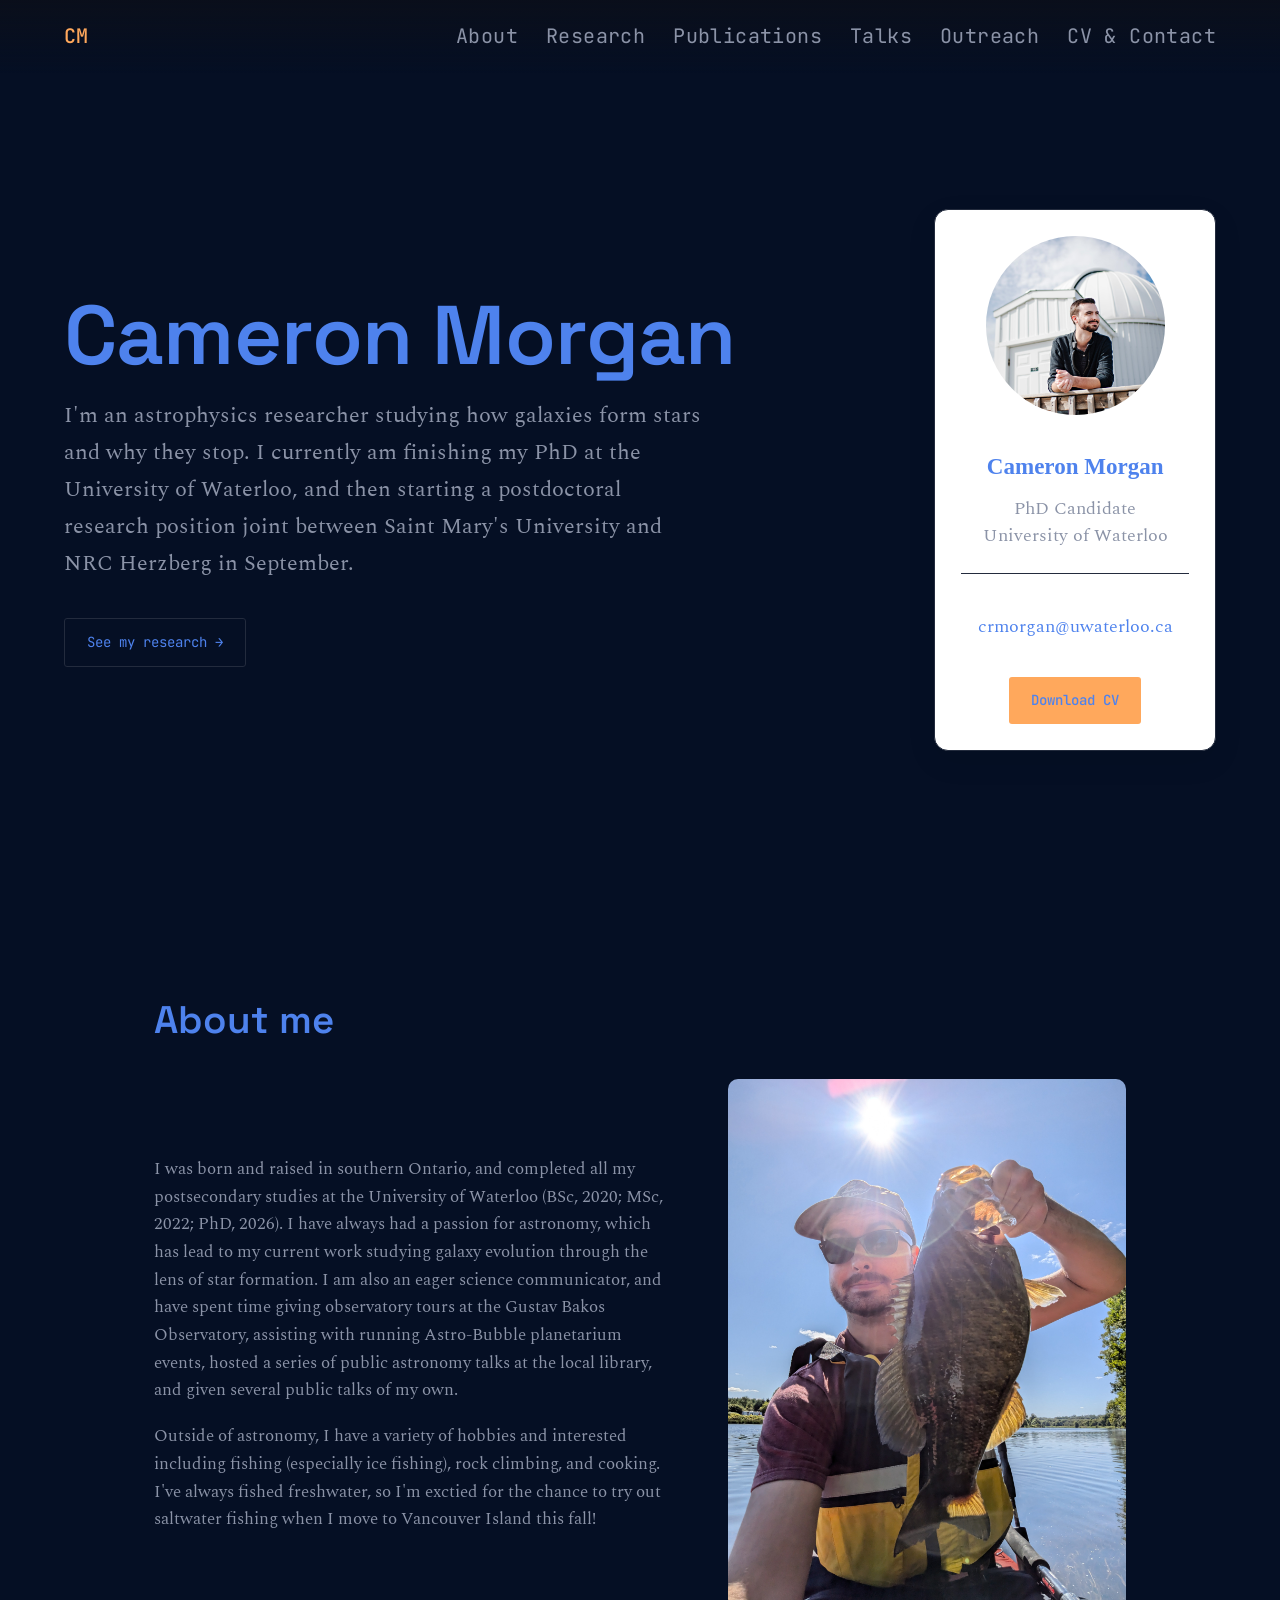
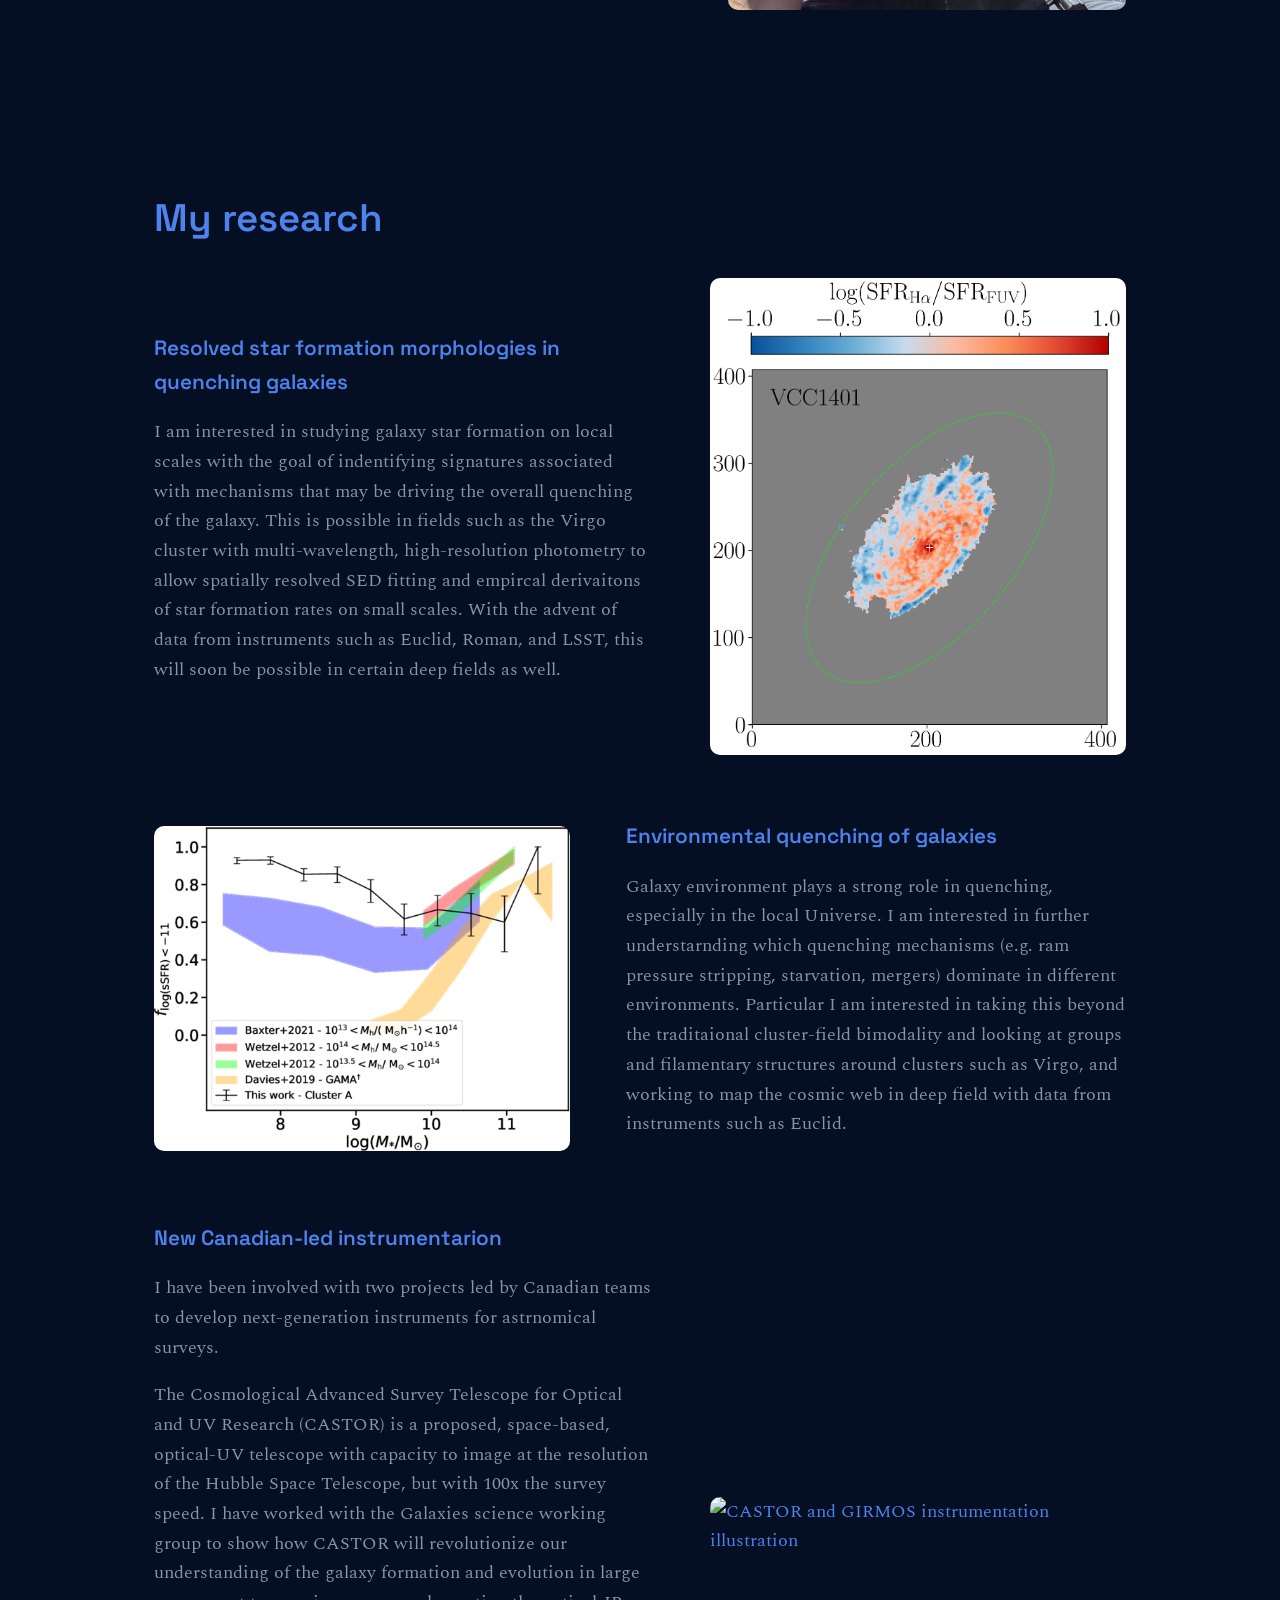
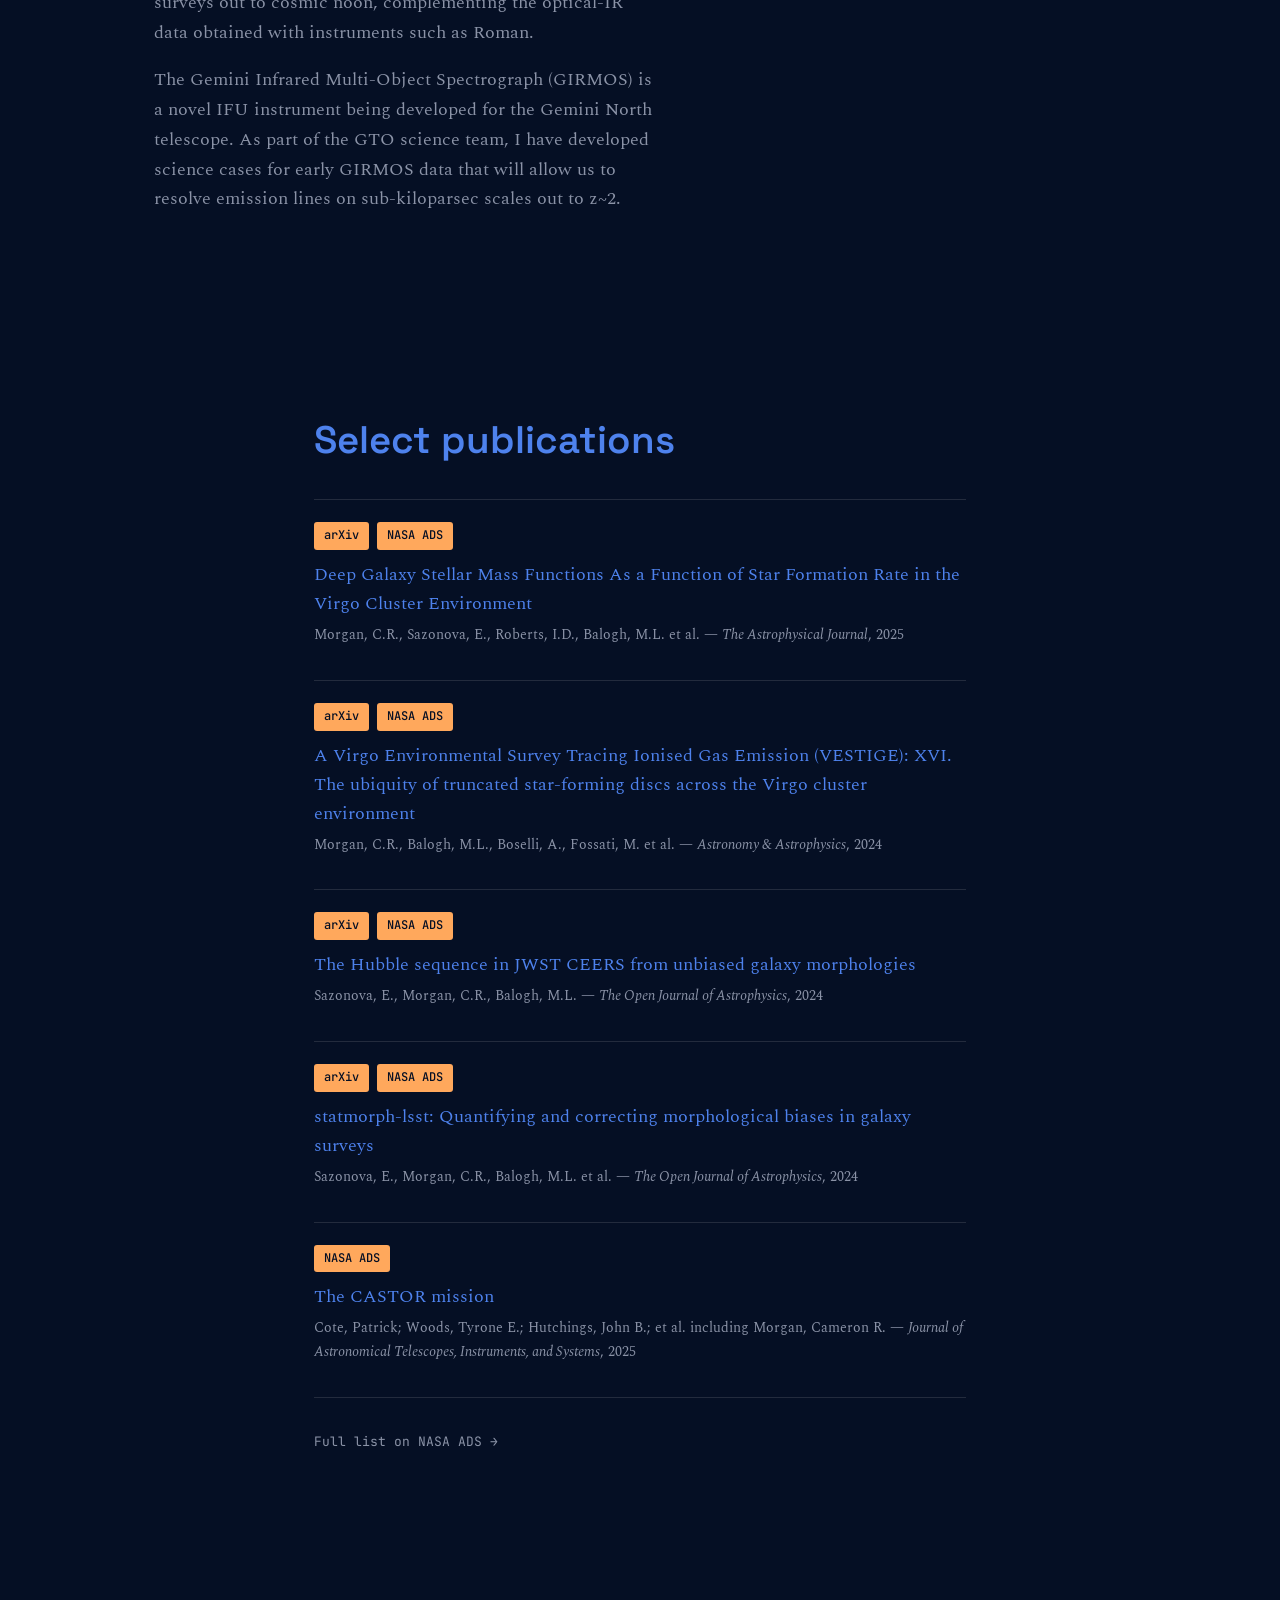
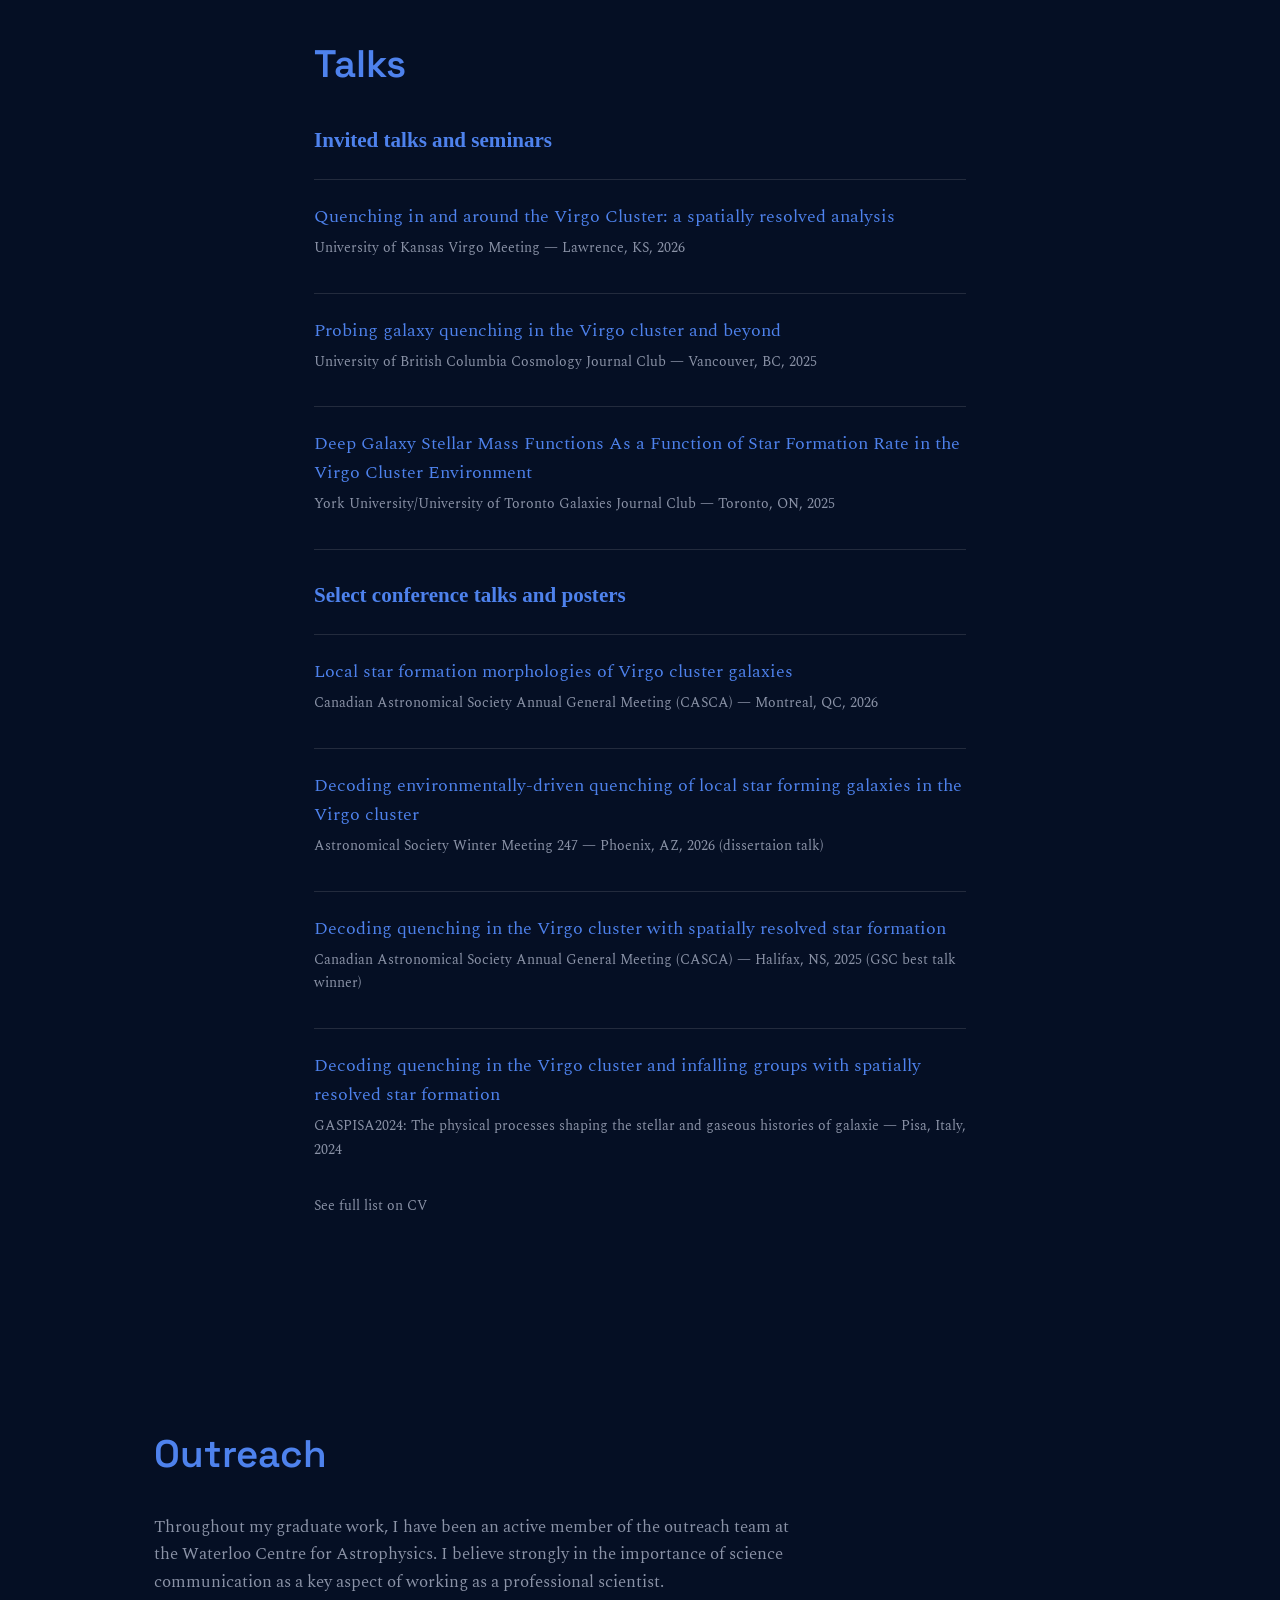
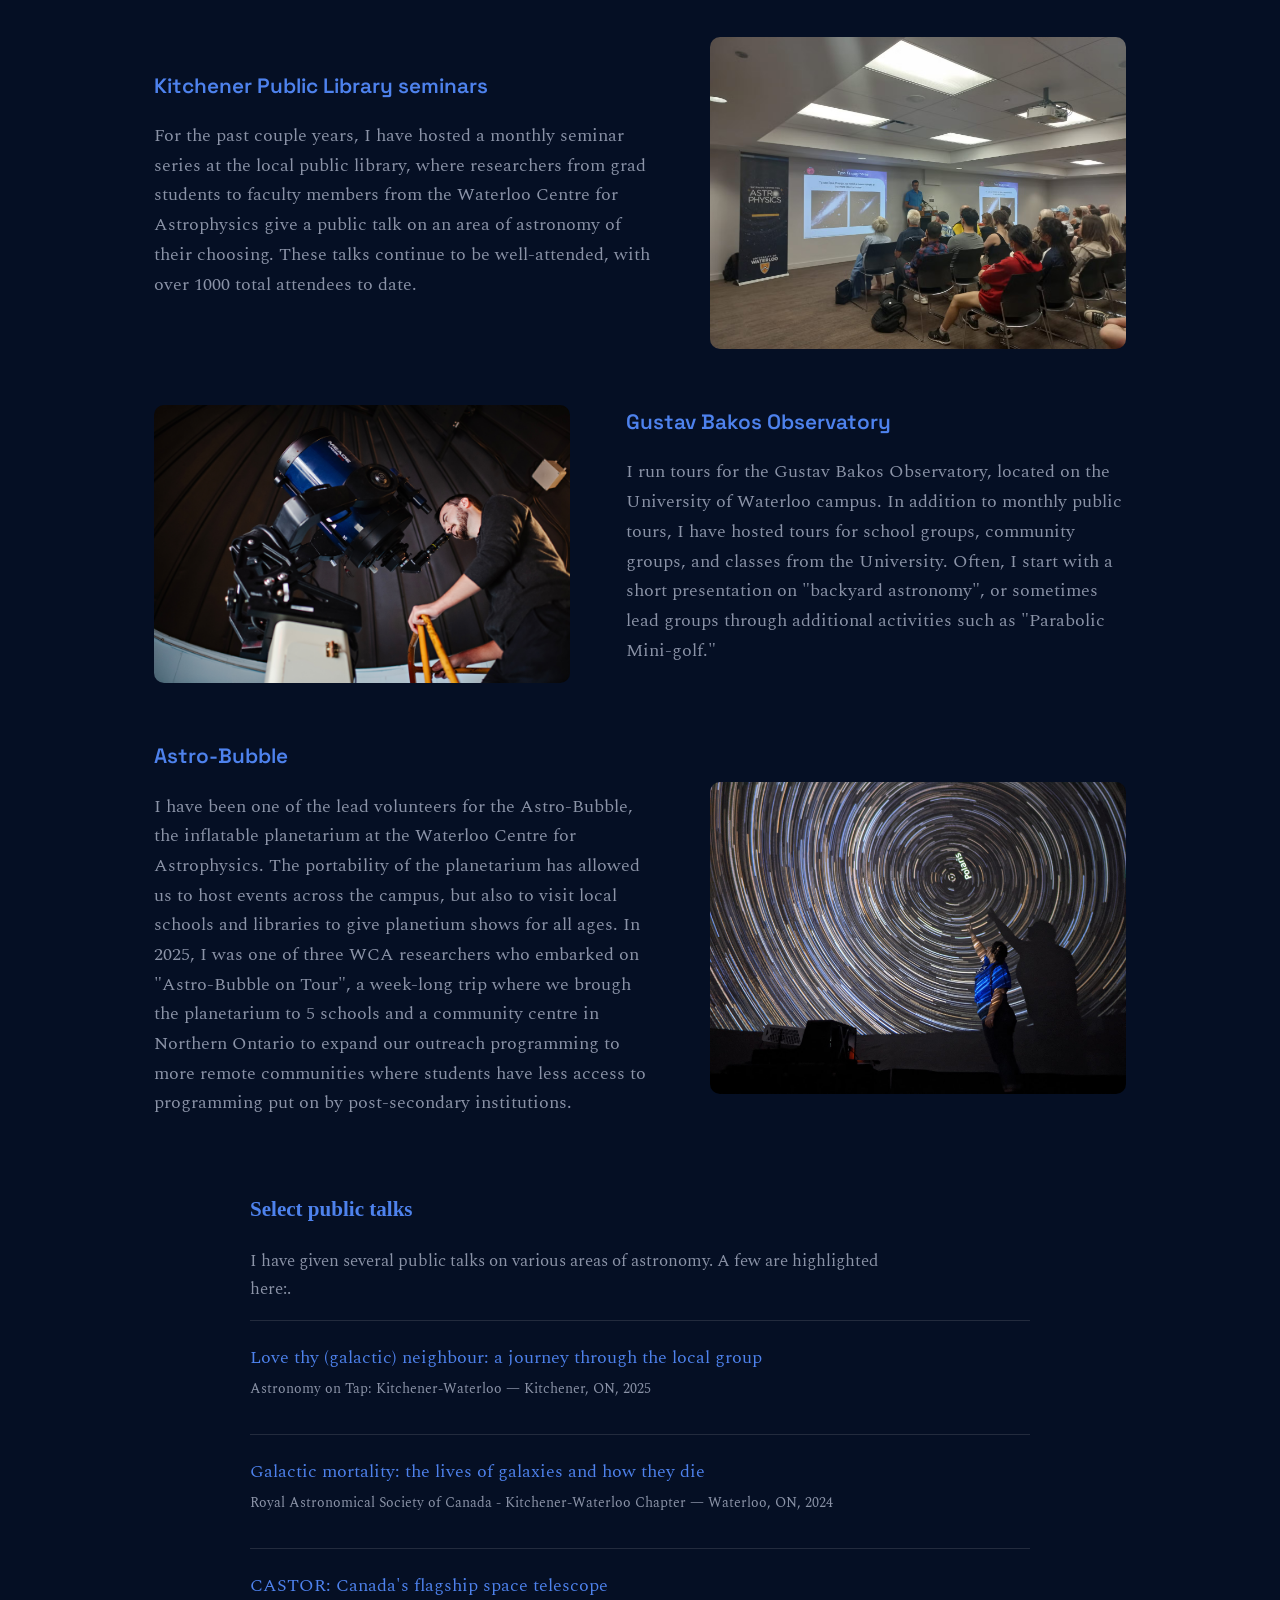
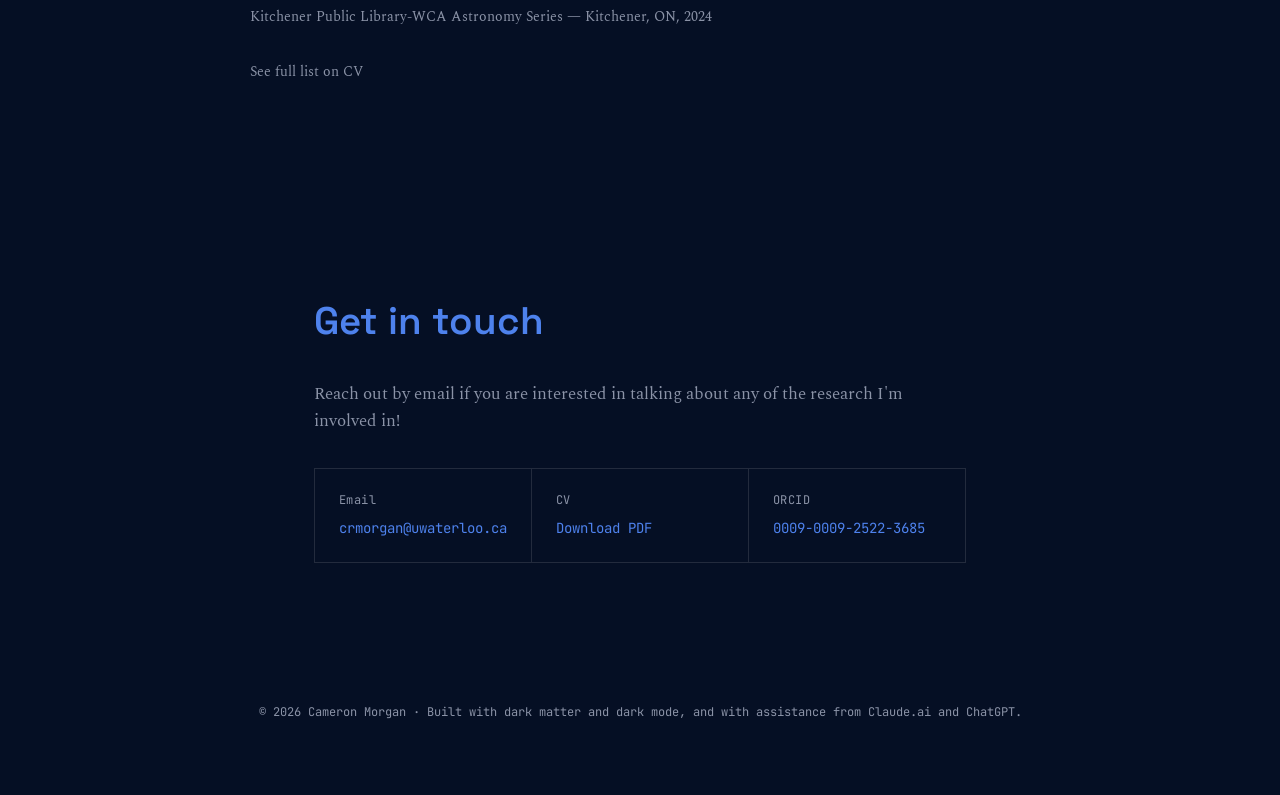
==== commit 501c65b6: "added more images" ====
--- a/index.html
+++ b/index.html
@@ -243,34 +243,67 @@
 
   <div class="bar-slot"></div>
 
-  <section id="outreach">
-    <h2>Outreach</h2>
-    <p class="lede">
-      Throughout my graduate work, I have been an active member of the outreach team at the Waterloo Centre for Astrophysics. I believe strongly in the importance of science communication as a key aspect of working as a professional scientist.</p>
-    <h3>Kitchener Public Library seminars</h3>
-      <p class="lede"> For the past couple years, I have hosted a monthly seminar series at the local public library, where researchers from grad students to faculty members from the Waterloo Centre for Astrophysics give a public talk on an area of astronomy of their choosing. These talks continue to be well-attended, with over 1000 total attendees to date.</p>
-    <h3>Gustav Bakos Observatory</h3>
-      <p class="lede"> I run tours for the Gustav Bakos Observatory, located on the University of Waterloo campus. In addition to monthly public tours, I have hosted tours for school groups, community groups, and classes from the University. Often, I start with a short presentation on "backyard astronomy", or sometimes lead groups through additional activities such as "Parabolic Mini-golf."</p>
-    <h3>Astro-Bubble</h3>
-      <p class="lede"> I have been one of the lead volunteers for the Astro-Bubble, the inflatable planetarium at the Waterloo Centre for Astrophysics. The portability of the planetarium has allowed us to host events across the campus, but also to visit local schools and libraries to give planetium shows for all ages. In 2025, I was one of three WCA researchers who embarked on "Astro-Bubble on Tour", a week-long trip where we brough the planetarium to 5 schools and a community centre in Northern Ontario to expand our outreach programming to more remote communities where students have less access to programming put on by post-secondary institutions.</p>
-    <h3>Select public talks</h3>
-    <p class="lede">
-      I have given several public talks on various areas of astronomy. A few are highlighted here:.</p>
-      <ul class="talk-list">
-      <li class="talk">
-        <p class="talk-title">Love thy (galactic) neighbour: a journey through the local group </p>
-        <p class="talk-meta">Astronomy on Tap: Kitchener-Waterloo — Kitchener, ON, 2025</p>
-      </li>
-      <li class="talk">
-        <p class="talk-title">Galactic mortality: the lives of galaxies and how they die </p>
-        <p class="talk-meta"> Royal Astronomical Society of Canada - Kitchener-Waterloo Chapter — Waterloo, ON, 2024</p>
-      </li>
-      <li class="talk">
-        <p class="talk-title">CASTOR: Canada’s flagship space telescope </p>
-        <p class="talk-meta"> Kitchener Public Library-WCA Astronomy Series — Kitchener, ON, 2024</p>
-      </li>
-        <p class="talk-meta">See full list on CV</p>
-    </ul>
+  <section id="outreach" class="wide-section">
+    <div class="wide-inner">
+      <h2>Outreach</h2>
+      <p class="lede">
+        Throughout my graduate work, I have been an active member of the outreach team at the Waterloo Centre for Astrophysics. I believe strongly in the importance of science communication as a key aspect of working as a professional scientist.
+      </p>
+
+      <div class="outreach-items">
+        <article class="outreach-item">
+          <div class="outreach-text">
+            <h3>Kitchener Public Library seminars</h3>
+            <p>For the past couple years, I have hosted a monthly seminar series at the local public library, where researchers from grad students to faculty members from the Waterloo Centre for Astrophysics give a public talk on an area of astronomy of their choosing. These talks continue to be well-attended, with over 1000 total attendees to date.</p>
+          </div>
+          <div class="outreach-image">
+            <img src="outreach1.avif" alt="Kitchener Public Library seminar series">
+          </div>
+        </article>
+
+        <article class="outreach-item">
+          <div class="outreach-text">
+            <h3>Gustav Bakos Observatory</h3>
+            <p>I run tours for the Gustav Bakos Observatory, located on the University of Waterloo campus. In addition to monthly public tours, I have hosted tours for school groups, community groups, and classes from the University. Often, I start with a short presentation on "backyard astronomy", or sometimes lead groups through additional activities such as "Parabolic Mini-golf."</p>
+          </div>
+          <div class="outreach-image">
+            <img src="outreach2.jpg" alt="Gustav Bakos Observatory tours">
+          </div>
+        </article>
+
+        <article class="outreach-item">
+          <div class="outreach-text">
+            <h3>Astro-Bubble</h3>
+            <p>I have been one of the lead volunteers for the Astro-Bubble, the inflatable planetarium at the Waterloo Centre for Astrophysics. The portability of the planetarium has allowed us to host events across the campus, but also to visit local schools and libraries to give planetium shows for all ages. In 2025, I was one of three WCA researchers who embarked on "Astro-Bubble on Tour", a week-long trip where we brough the planetarium to 5 schools and a community centre in Northern Ontario to expand our outreach programming to more remote communities where students have less access to programming put on by post-secondary institutions.</p>
+          </div>
+          <div class="outreach-image">
+            <img src="outreach3.avif" alt="Astro-Bubble inflatable planetarium">
+          </div>
+        </article>
+      </div>
+      <div class="narrow-block">
+
+        <h3>Select public talks</h3>
+        <p class="lede">
+          I have given several public talks on various areas of astronomy. A few are highlighted here:.
+        </p>
+        <ul class="talk-list">
+          <li class="talk">
+            <p class="talk-title">Love thy (galactic) neighbour: a journey through the local group </p>
+            <p class="talk-meta">Astronomy on Tap: Kitchener-Waterloo — Kitchener, ON, 2025</p>
+          </li>
+          <li class="talk">
+            <p class="talk-title">Galactic mortality: the lives of galaxies and how they die </p>
+            <p class="talk-meta"> Royal Astronomical Society of Canada - Kitchener-Waterloo Chapter — Waterloo, ON, 2024</p>
+          </li>
+          <li class="talk">
+            <p class="talk-title">CASTOR: Canada's flagship space telescope </p>
+            <p class="talk-meta"> Kitchener Public Library-WCA Astronomy Series — Kitchener, ON, 2024</p>
+          </li>
+          <p class="talk-meta">See full list on CV</p>
+        </ul>
+      </div>
+    </div>
   </section>
 
   <div class="bar-slot"></div>
--- a/style.css
+++ b/style.css
@@ -446,7 +446,64 @@
   margin: 0 0 10px;
 }
 
-
+.outreach-items {
+  display: flex;
+  flex-direction: column;
+  gap: 56px;
+  margin: 40px 0 56px;
+}
+
+.outreach-item {
+  display: flex;
+  align-items: center;
+  gap: clamp(24px, 5vw, 56px);
+}
+
+.outreach-item:nth-child(even) {
+  flex-direction: row-reverse;
+}
+
+.outreach-text {
+  flex: 1.2;
+  min-width: 0;
+}
+
+.outreach-image {
+  flex: 1;
+  min-width: 0;
+}
+
+.outreach-image img {
+  width: 100%;
+  height: auto;
+  border-radius: 10px;
+  display: block;
+}
+
+.outreach-text h3 {
+  font-family: var(--font-display);
+  font-size: 1.3rem;
+  font-weight: 600;
+  margin: 0 0 10px;
+  color: var(--ink);
+}
+
+.outreach-text p {
+  color: var(--ink-dim);
+}
+
+
+.narrow-block {
+  max-width: var(--max-w);
+  margin: 0 auto;
+}
+
+@media (max-width: 720px) {
+  .outreach-item,
+  .outreach-item:nth-child(even) {
+    flex-direction: column;
+  }
+}
 
 
 /* Contact */
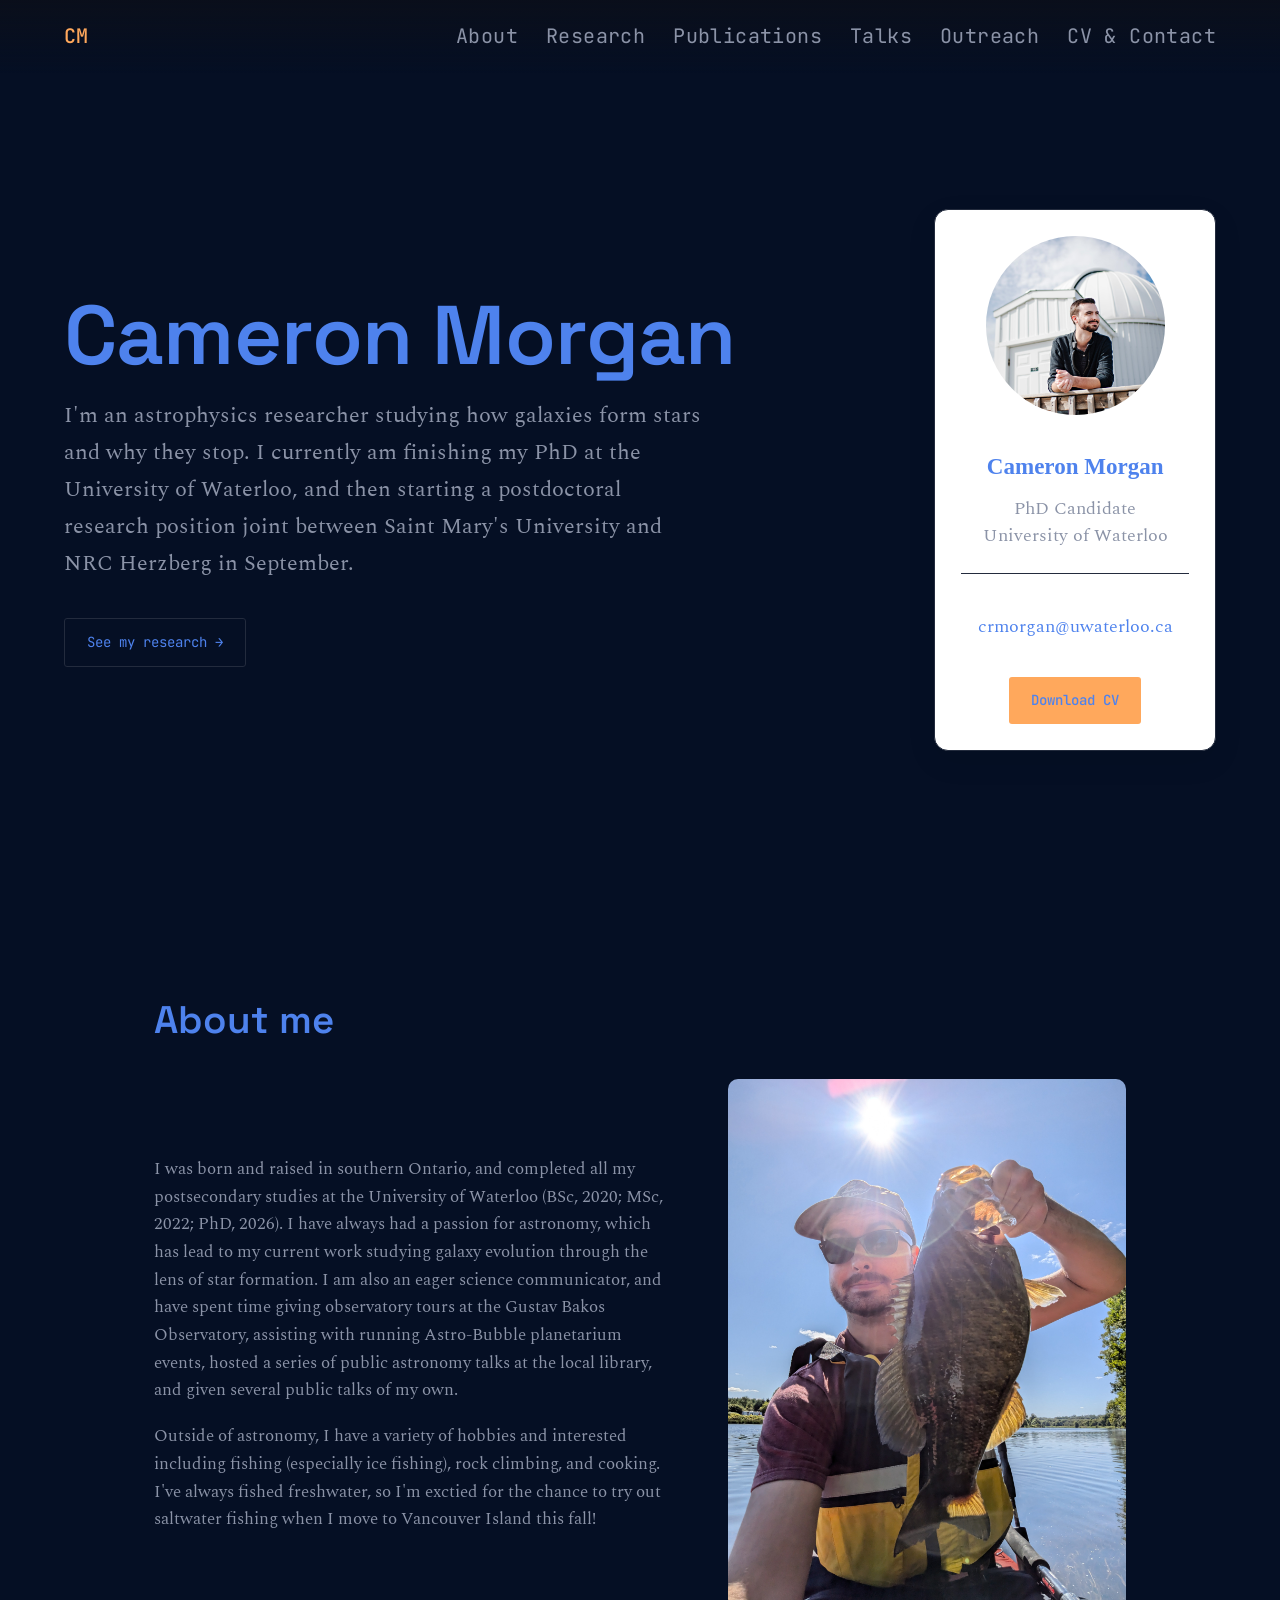
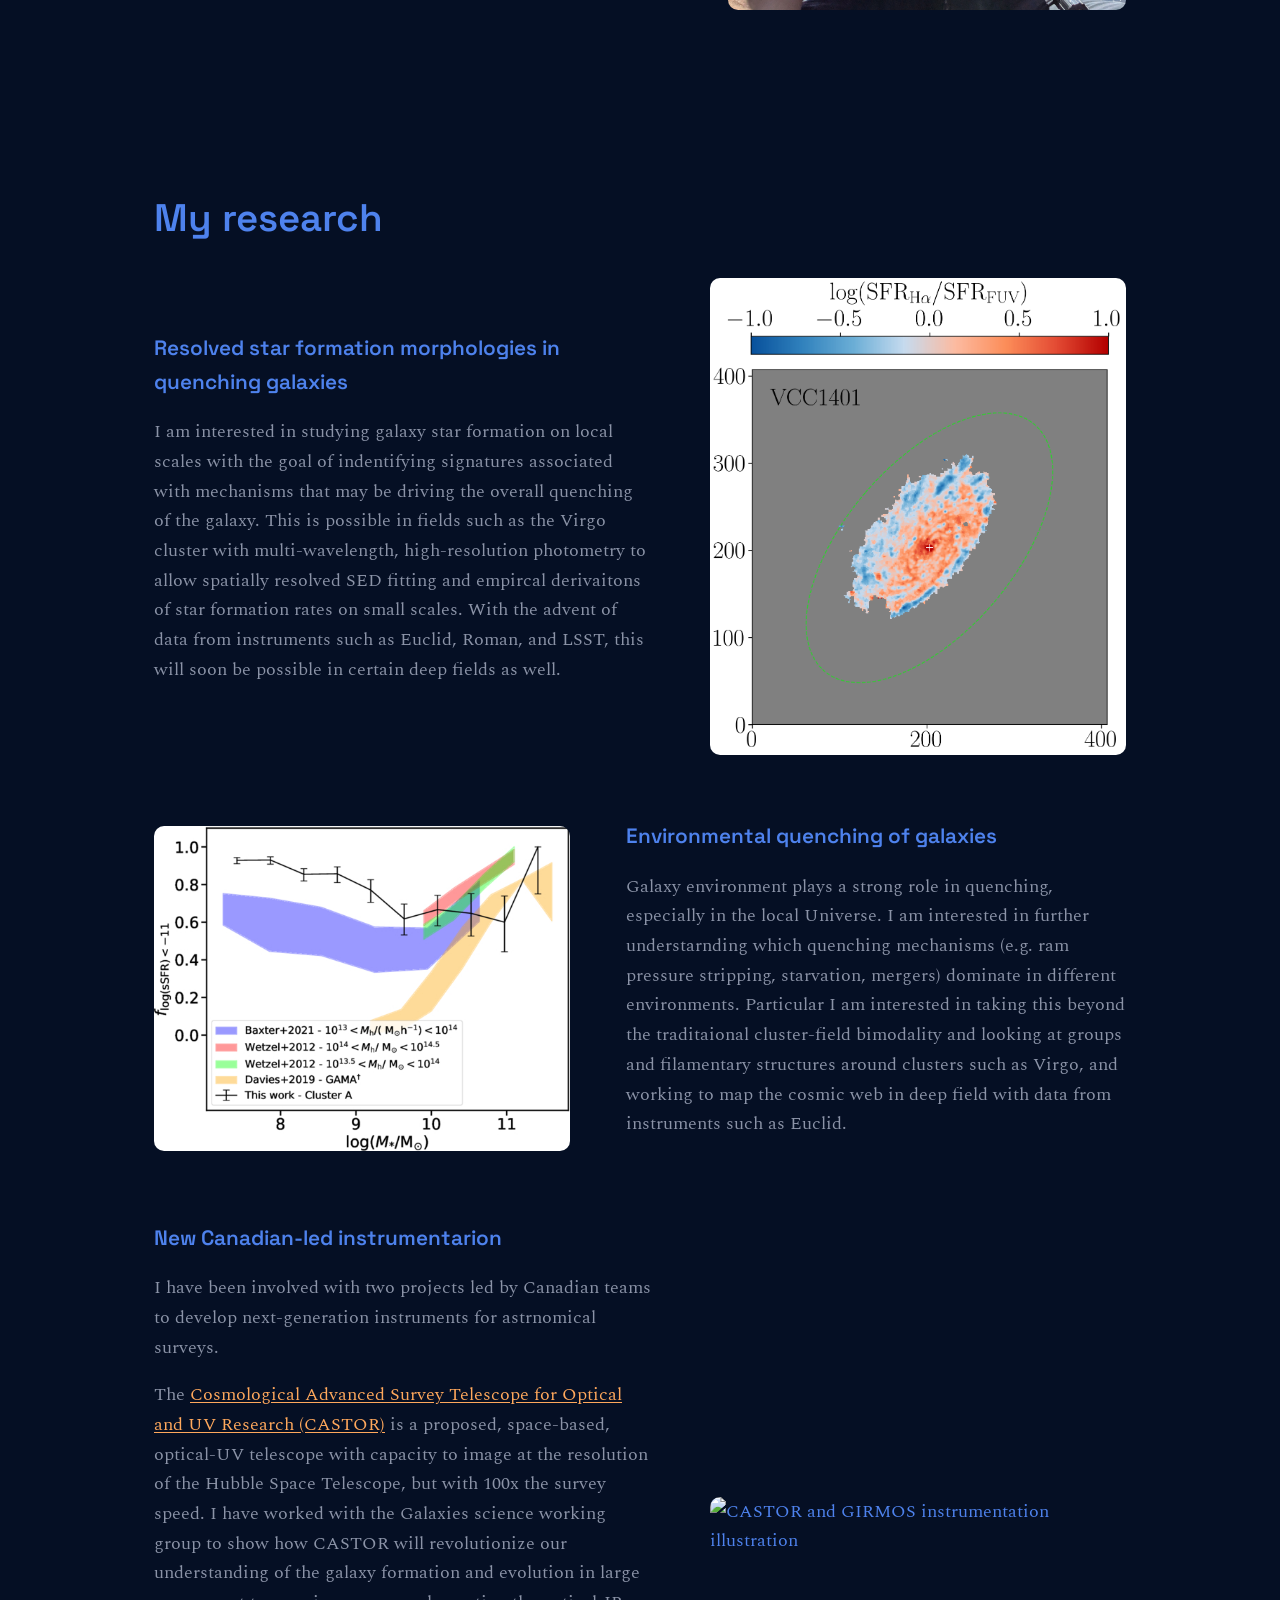
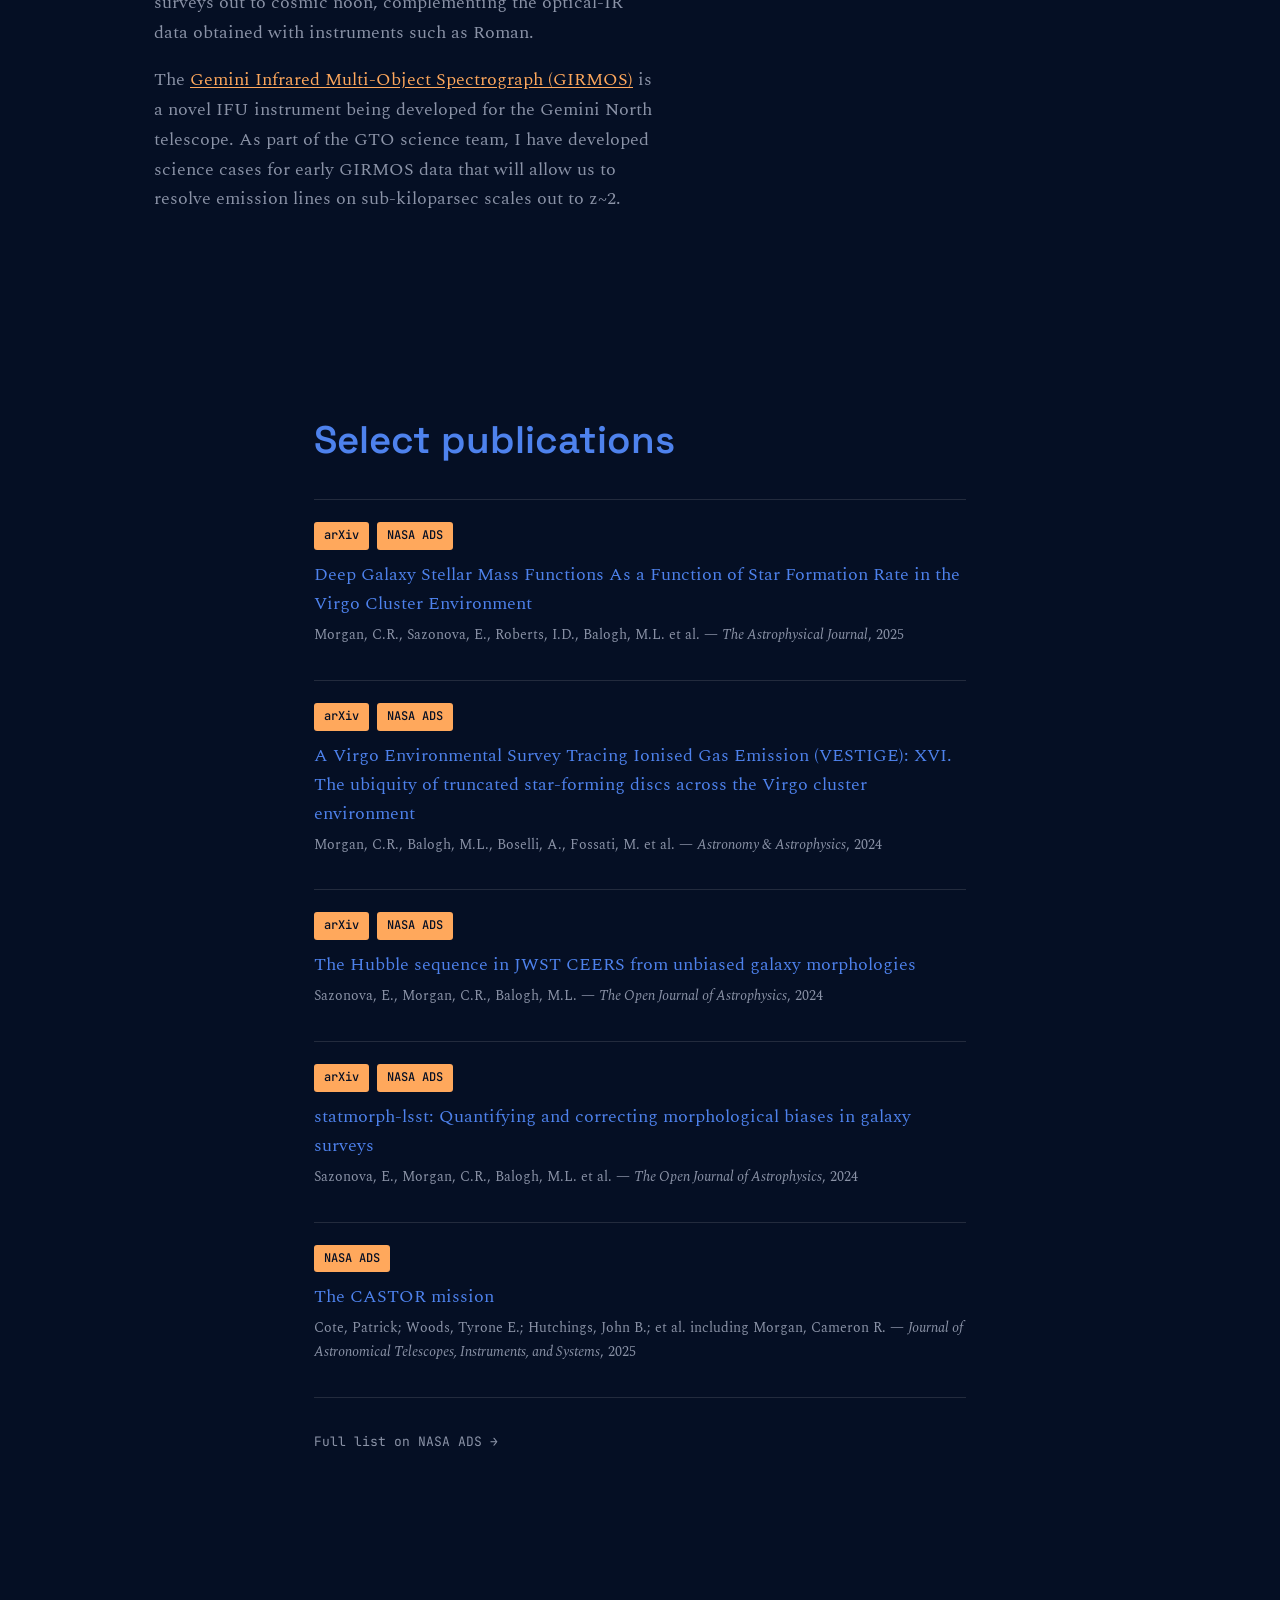
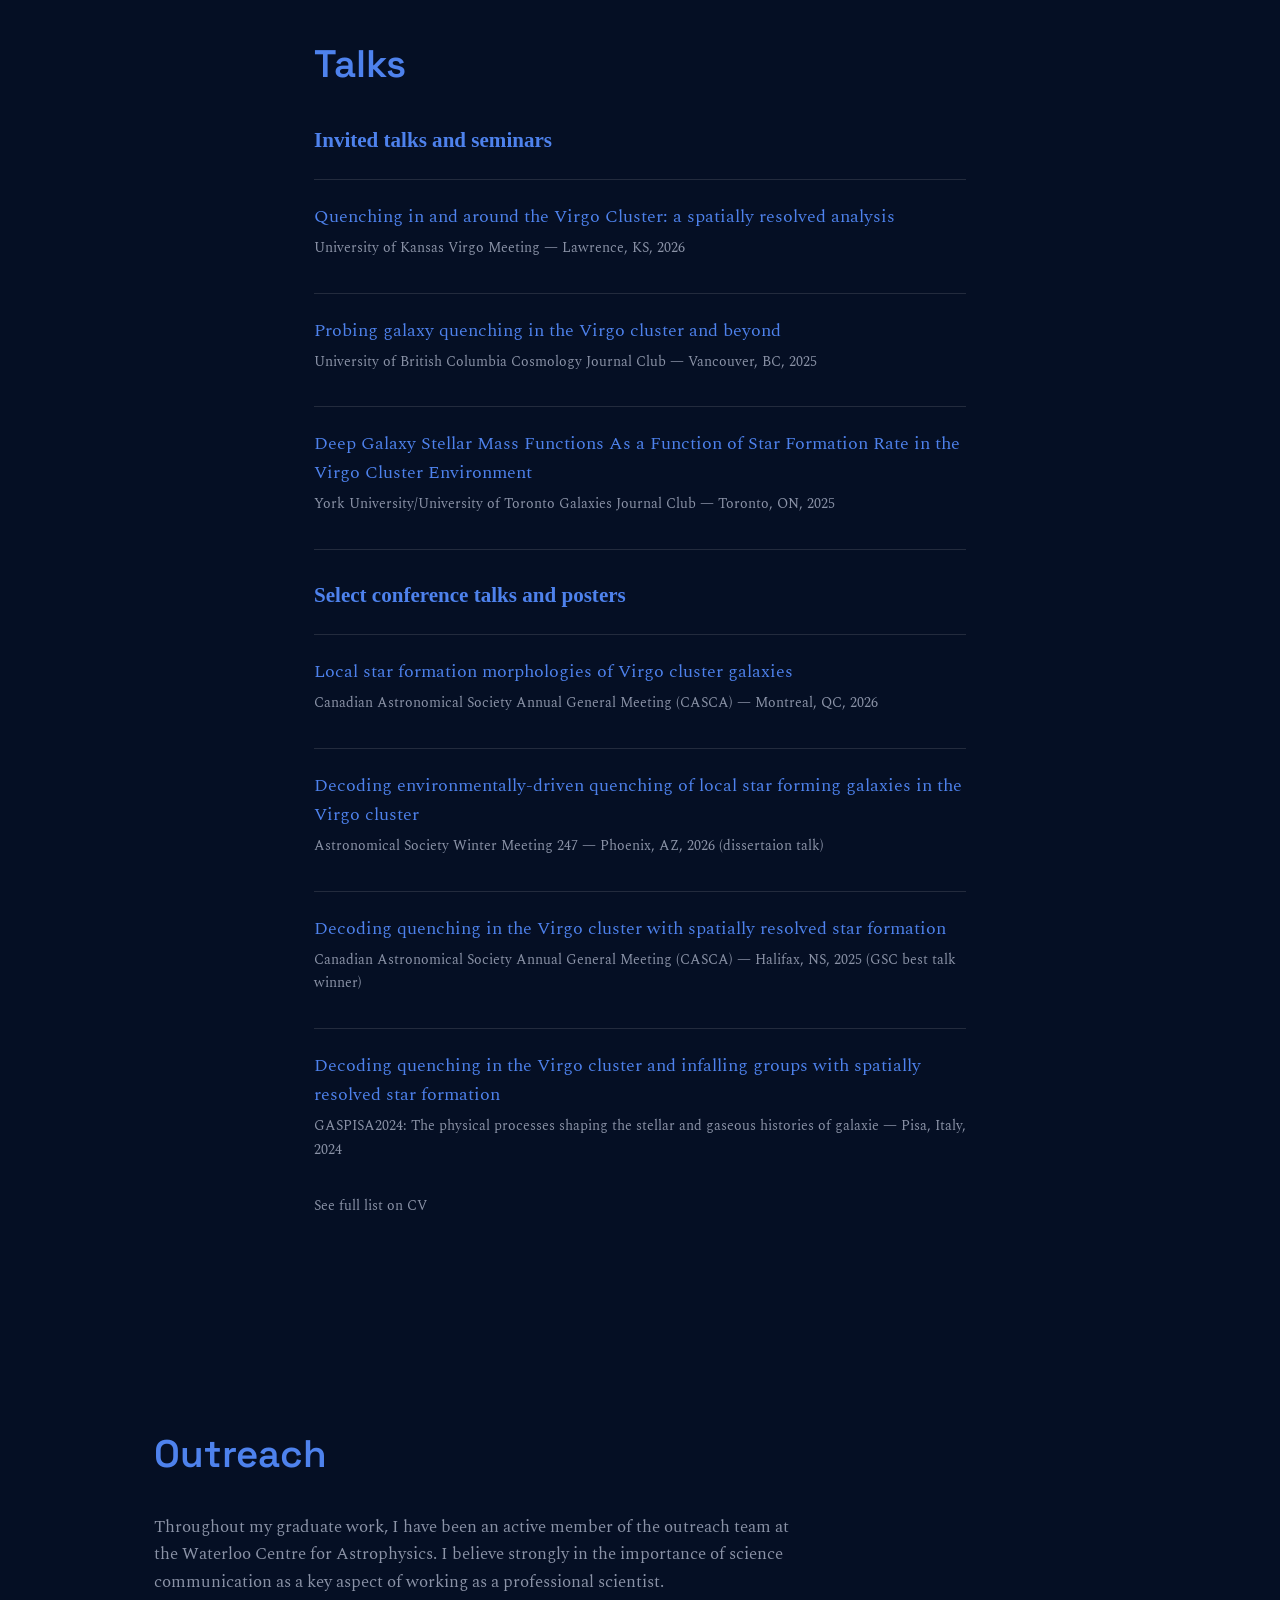
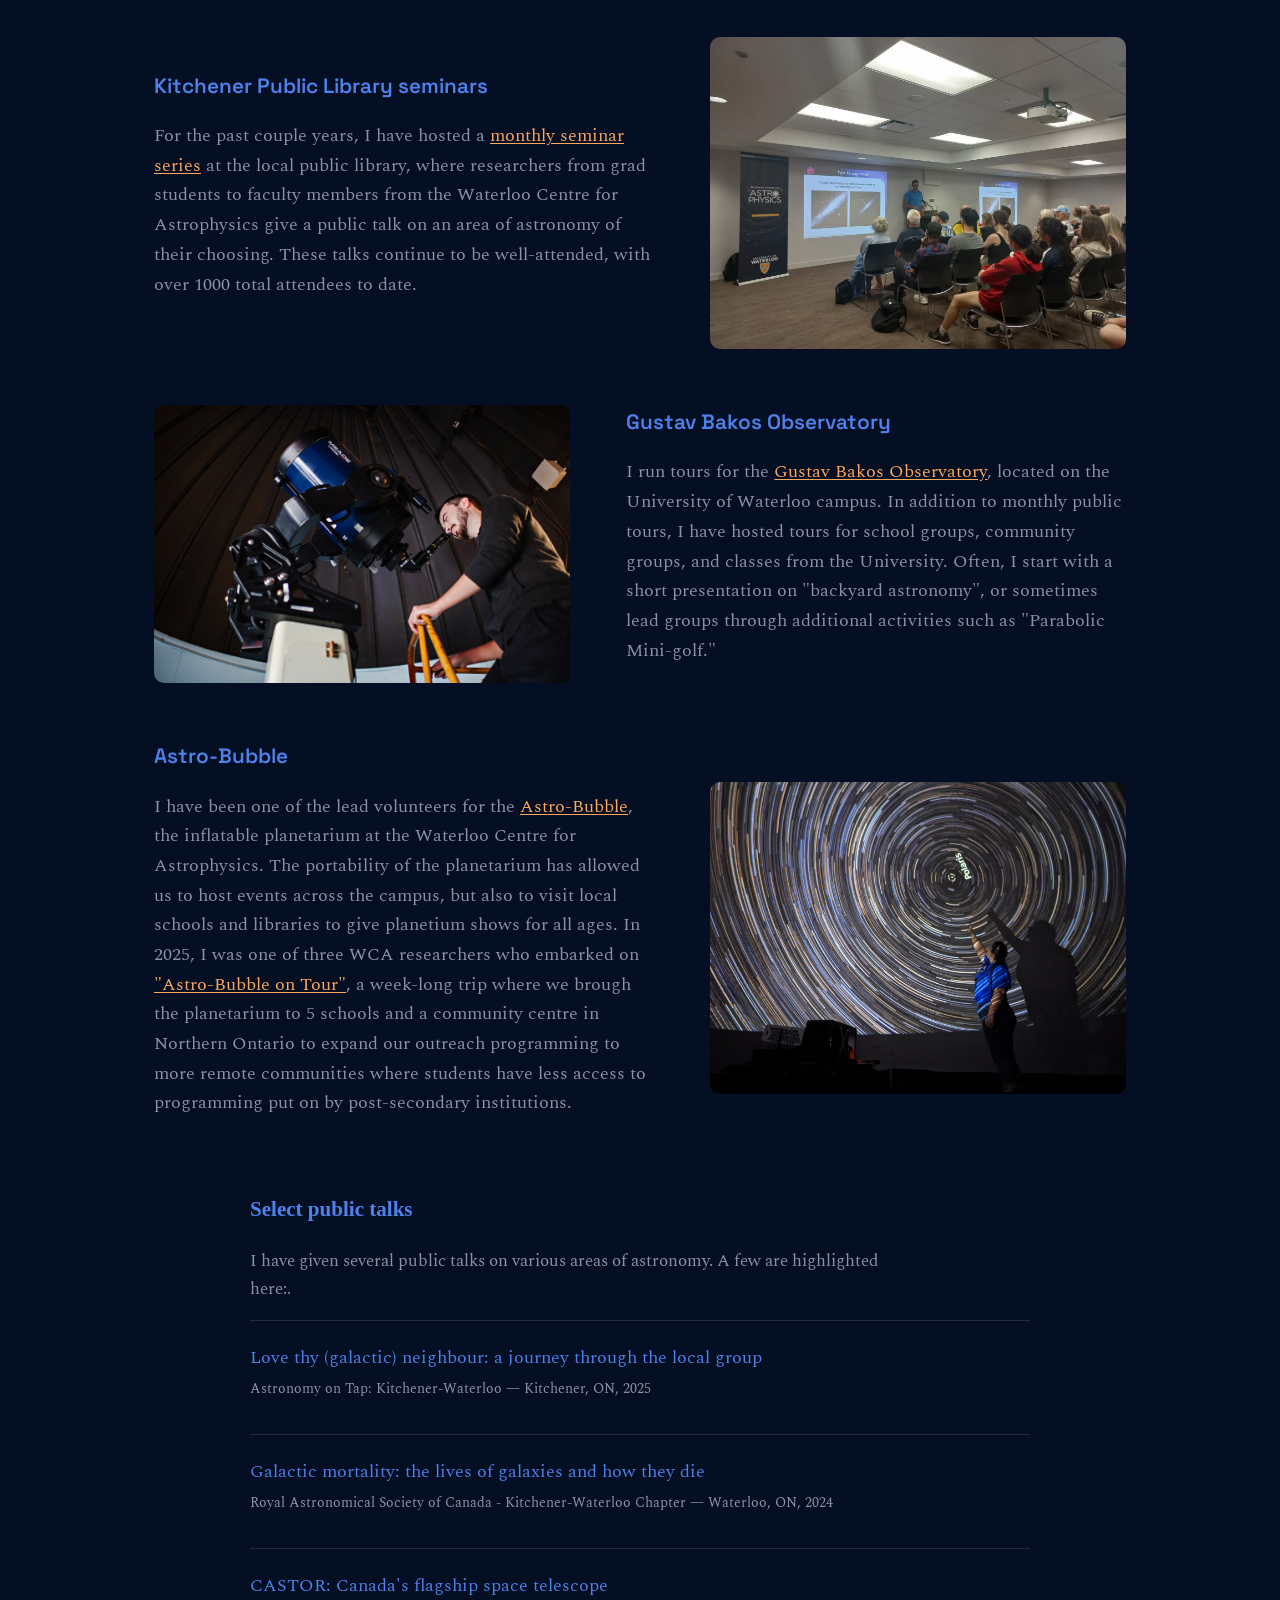
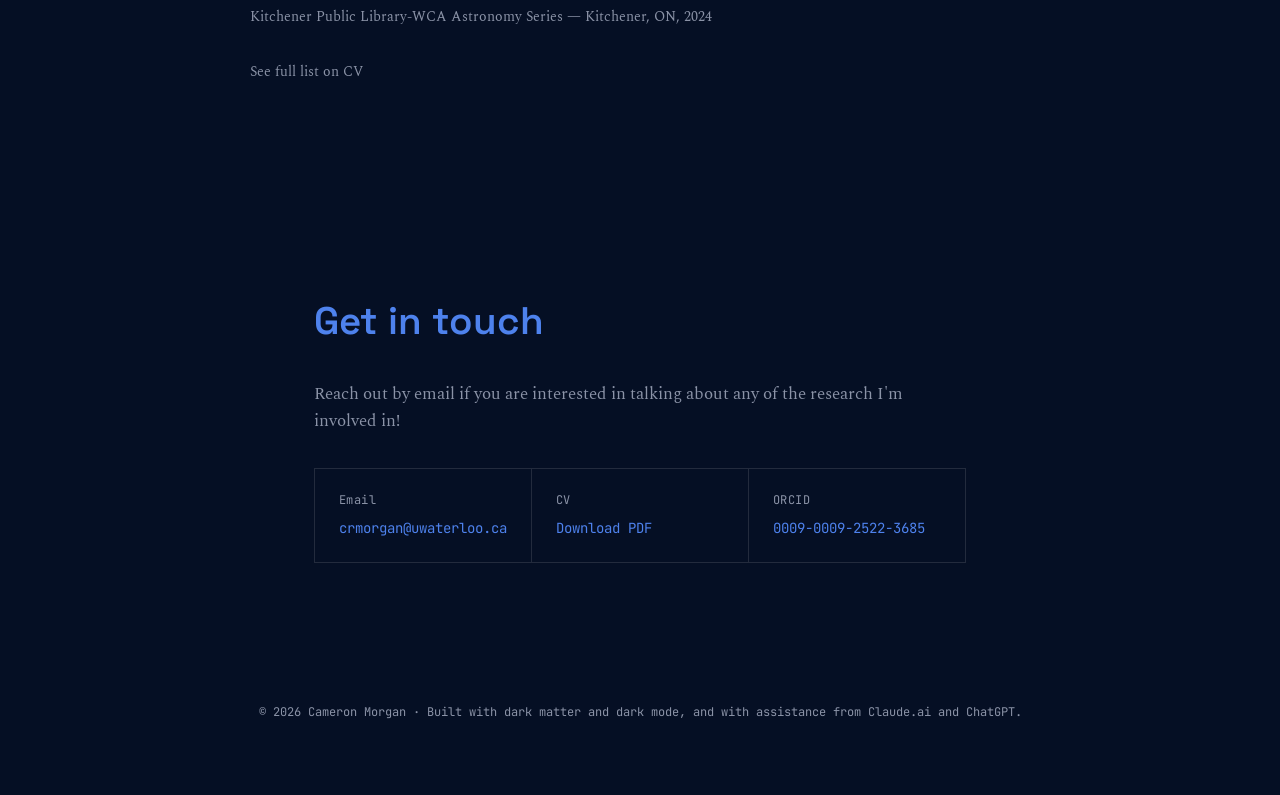
==== commit ed05dd4b: "added links" ====
--- a/index.html
+++ b/index.html
@@ -136,12 +136,12 @@
               I have been involved with two projects led by Canadian teams to develop next-generation instruments for astrnomical surveys.
             </p>
             <p>
-              The Cosmological Advanced Survey Telescope for Optical and UV Research (CASTOR) is a proposed, space-based, optical-UV telescope with capacity to image at the resolution of the Hubble Space Telescope,
+              The <a href="https://www.castormission.org" target="_blank" rel="noopener">Cosmological Advanced Survey Telescope for Optical and UV Research (CASTOR)</a> is a proposed, space-based, optical-UV telescope with capacity to image at the resolution of the Hubble Space Telescope,
             but with 100x the survey speed. I have worked with the Galaxies science working group to show how CASTOR will revolutionize our understanding of the galaxy formation and evolution in large surveys out to cosmic noon,
             complementing the optical-IR data obtained with instruments such as Roman.
             </p>
             <p>
-              The Gemini Infrared Multi-Object Spectrograph (GIRMOS) is a novel IFU instrument being developed for the Gemini North telescope. As part of the GTO science team, I have developed science cases for early GIRMOS data that will allow us to resolve emission lines on sub-kiloparsec scales out to z~2. 
+              The <a href="https://www.gemini.edu/instrumentation/future-instruments/girmos" target="_blank" rel="noopener">Gemini Infrared Multi-Object Spectrograph (GIRMOS)</a> is a novel IFU instrument being developed for the Gemini North telescope. As part of the GTO science team, I have developed science cases for early GIRMOS data that will allow us to resolve emission lines on sub-kiloparsec scales out to z~2. 
             </p>
           </div>
           <div class="target-image">
@@ -254,7 +254,7 @@
         <article class="outreach-item">
           <div class="outreach-text">
             <h3>Kitchener Public Library seminars</h3>
-            <p>For the past couple years, I have hosted a monthly seminar series at the local public library, where researchers from grad students to faculty members from the Waterloo Centre for Astrophysics give a public talk on an area of astronomy of their choosing. These talks continue to be well-attended, with over 1000 total attendees to date.</p>
+            <p>For the past couple years, I have hosted a <a href="https://uwaterloo.ca/astrophysics-centre/community-outreach/wca-kpl-astronomy-talks" target="_blank" rel="noopener">monthly seminar series</a> at the local public library, where researchers from grad students to faculty members from the Waterloo Centre for Astrophysics give a public talk on an area of astronomy of their choosing. These talks continue to be well-attended, with over 1000 total attendees to date.</p>
           </div>
           <div class="outreach-image">
             <img src="outreach1.avif" alt="Kitchener Public Library seminar series">
@@ -264,7 +264,7 @@
         <article class="outreach-item">
           <div class="outreach-text">
             <h3>Gustav Bakos Observatory</h3>
-            <p>I run tours for the Gustav Bakos Observatory, located on the University of Waterloo campus. In addition to monthly public tours, I have hosted tours for school groups, community groups, and classes from the University. Often, I start with a short presentation on "backyard astronomy", or sometimes lead groups through additional activities such as "Parabolic Mini-golf."</p>
+            <p>I run tours for the <a href="https://uwaterloo.ca/physics-astronomy/community-outreach/gustav-bakos-observatory" target="_blank" rel="noopener">Gustav Bakos Observatory</a>, located on the University of Waterloo campus. In addition to monthly public tours, I have hosted tours for school groups, community groups, and classes from the University. Often, I start with a short presentation on "backyard astronomy", or sometimes lead groups through additional activities such as "Parabolic Mini-golf."</p>
           </div>
           <div class="outreach-image">
             <img src="outreach2.jpg" alt="Gustav Bakos Observatory tours">
@@ -274,7 +274,7 @@
         <article class="outreach-item">
           <div class="outreach-text">
             <h3>Astro-Bubble</h3>
-            <p>I have been one of the lead volunteers for the Astro-Bubble, the inflatable planetarium at the Waterloo Centre for Astrophysics. The portability of the planetarium has allowed us to host events across the campus, but also to visit local schools and libraries to give planetium shows for all ages. In 2025, I was one of three WCA researchers who embarked on "Astro-Bubble on Tour", a week-long trip where we brough the planetarium to 5 schools and a community centre in Northern Ontario to expand our outreach programming to more remote communities where students have less access to programming put on by post-secondary institutions.</p>
+            <p>I have been one of the lead volunteers for the <a href="https://uwaterloo.ca/astrophysics-centre/community-outreach/astro-bubble" target="_blank" rel="noopener">Astro-Bubble</a>, the inflatable planetarium at the Waterloo Centre for Astrophysics. The portability of the planetarium has allowed us to host events across the campus, but also to visit local schools and libraries to give planetium shows for all ages. In 2025, I was one of three WCA researchers who embarked on <a href="https://uwaterloo.ca/astrophysics-centre/news/astro-bubble-tour" target="_blank" rel="noopener">"Astro-Bubble on Tour"</a>, a week-long trip where we brough the planetarium to 5 schools and a community centre in Northern Ontario to expand our outreach programming to more remote communities where students have less access to programming put on by post-secondary institutions.</p>
           </div>
           <div class="outreach-image">
             <img src="outreach3.avif" alt="Astro-Bubble inflatable planetarium">
--- a/style.css
+++ b/style.css
@@ -265,6 +265,8 @@
 
 
 
+
+
 .about-layout {
   display: flex;
   align-items: center;
@@ -372,6 +374,20 @@
   margin: 0 auto;
   padding: 0 clamp(20px, 6vw, 64px);
 }
+
+.lede a,
+.target-text a,
+.outreach-text a {
+  color: var(--accent);
+  text-decoration: underline;
+  text-underline-offset: 2px;
+}
+.lede a:hover,
+.target-text a:hover,
+.outreach-text a:hover {
+  opacity: 0.85;
+}
+
 
 
 /* Publications */
